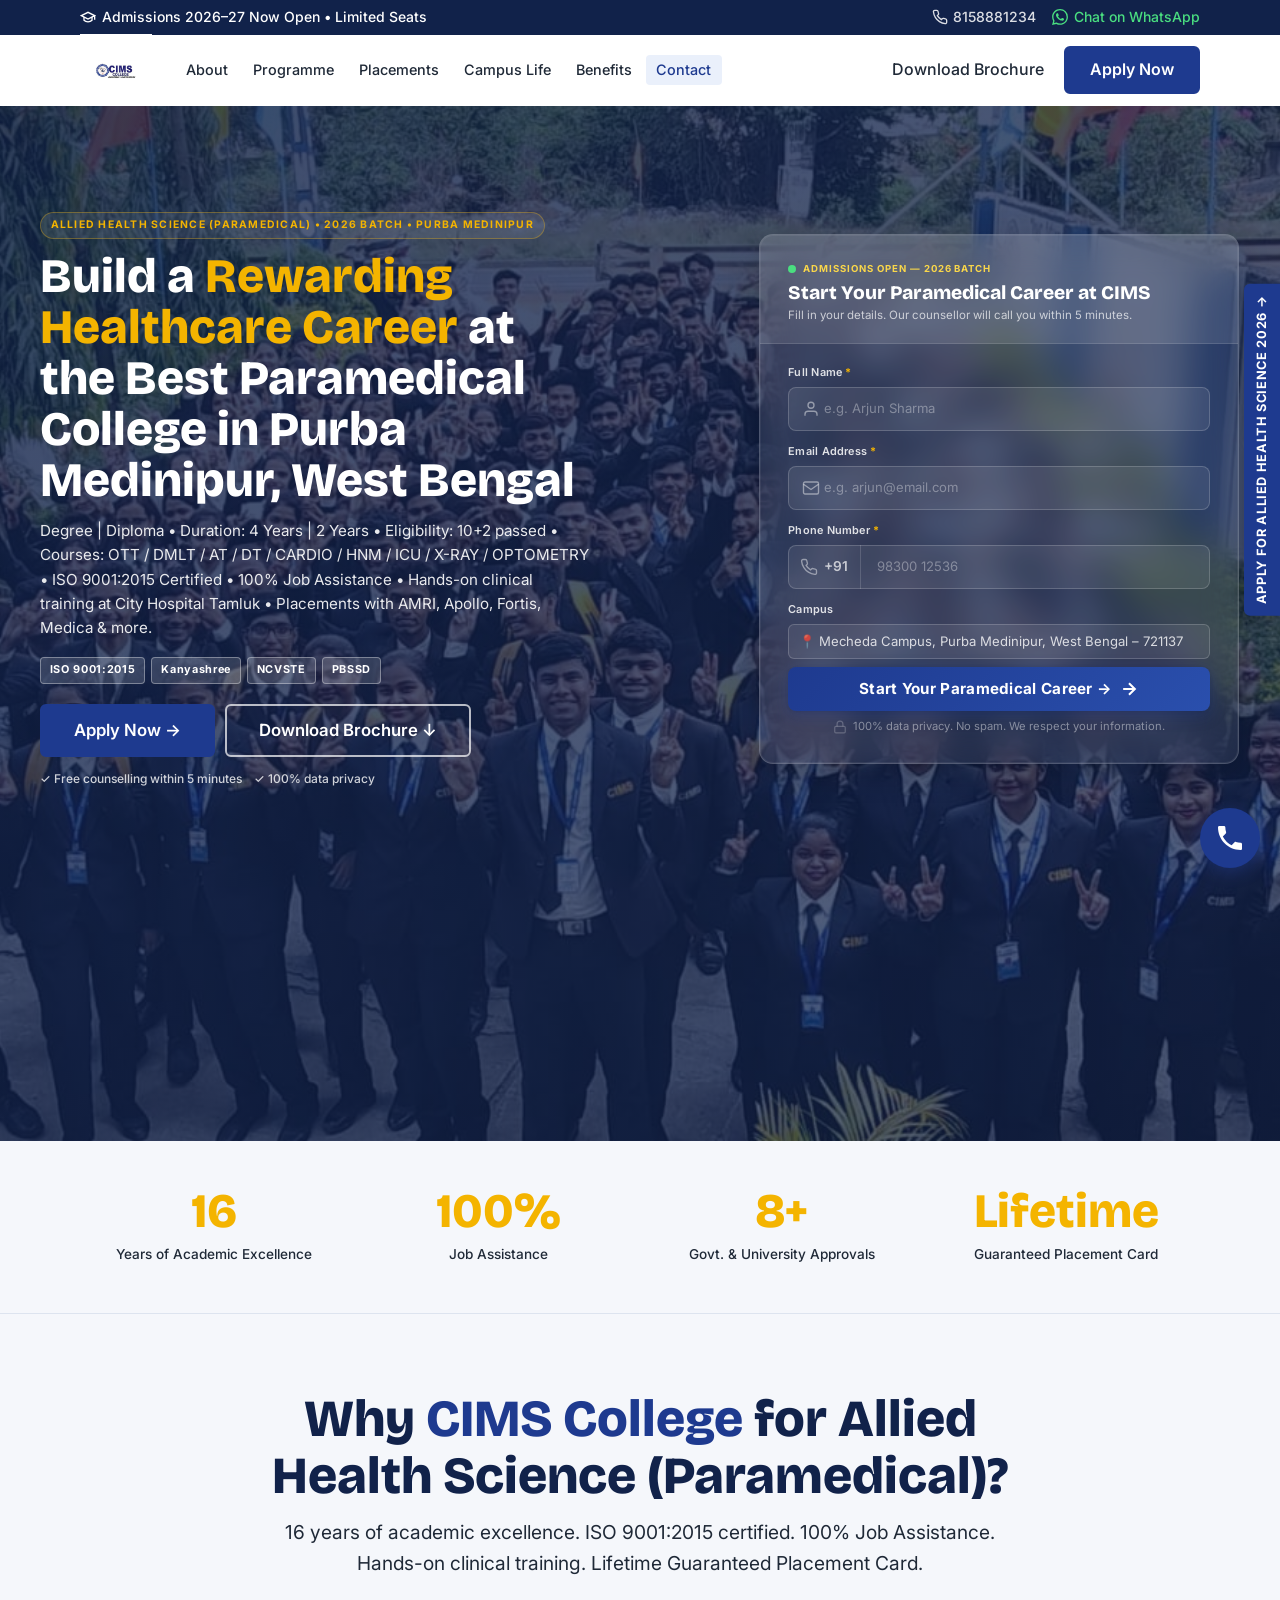
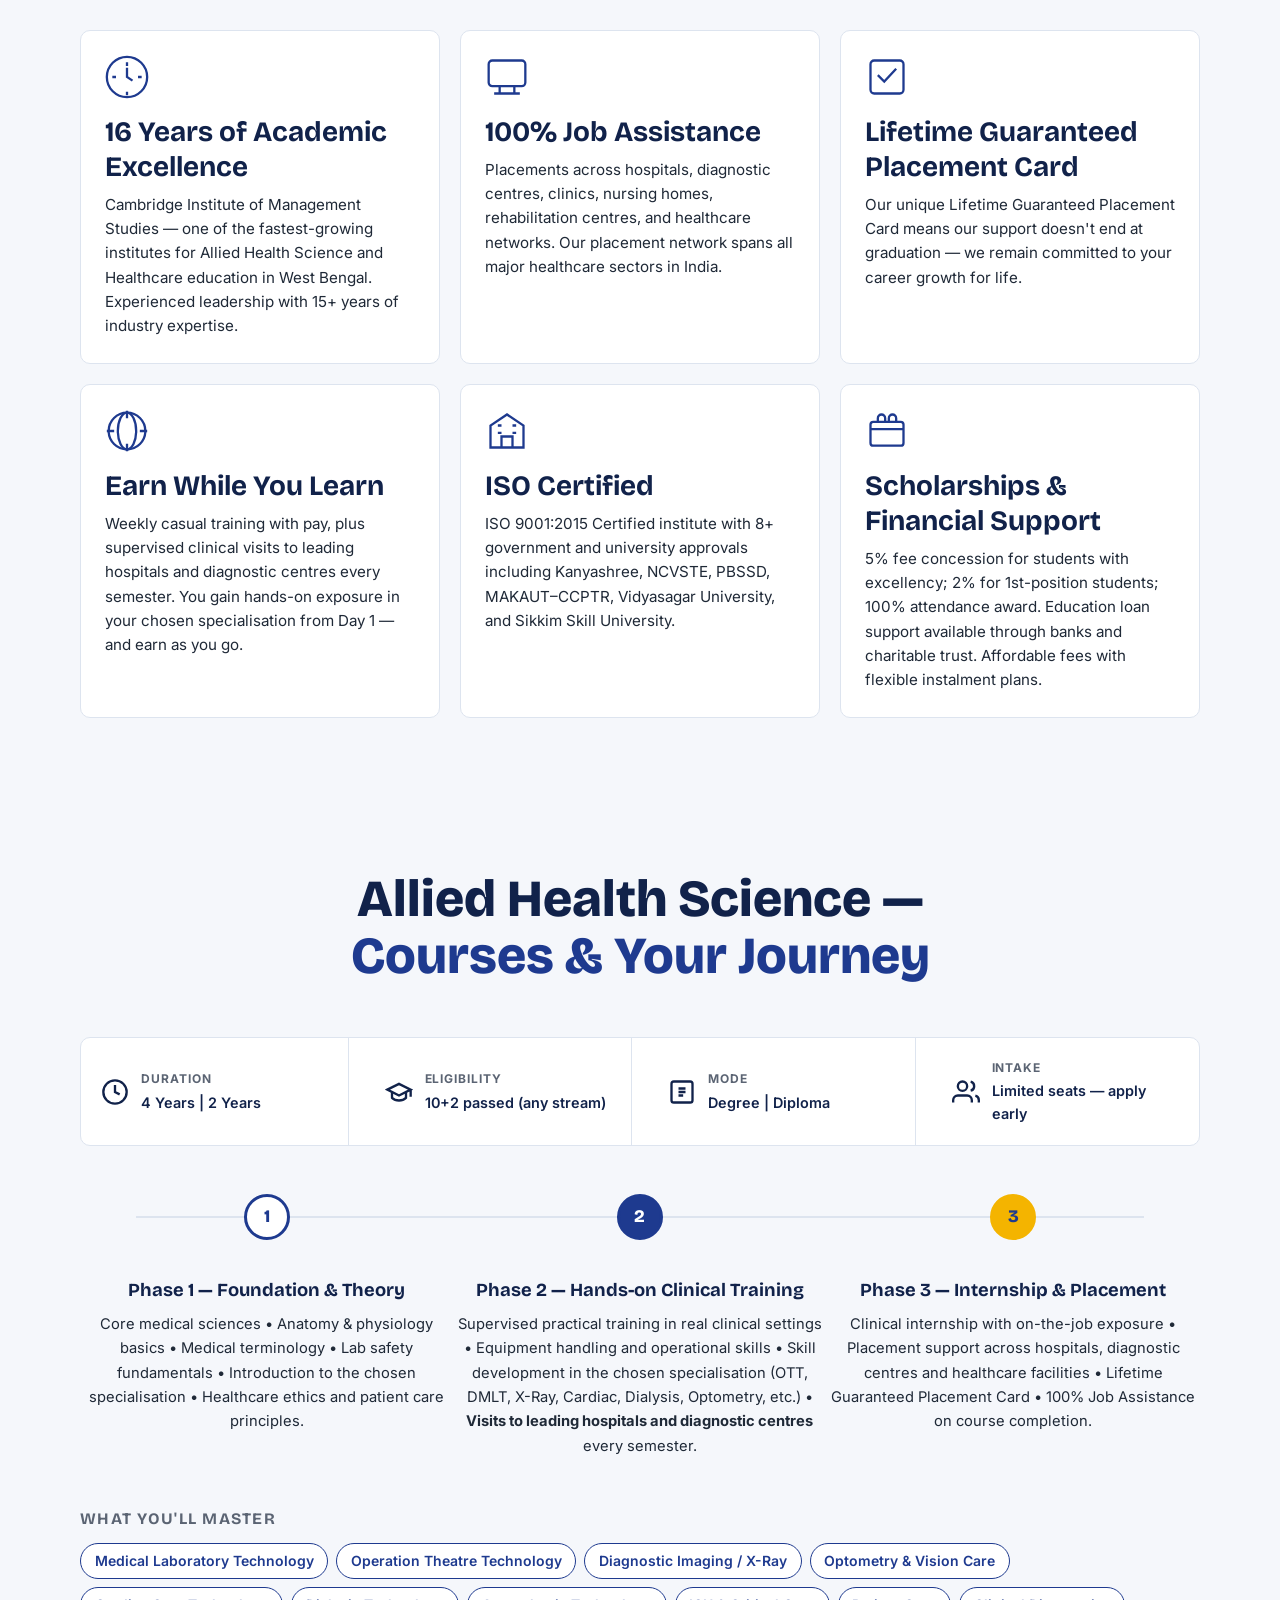
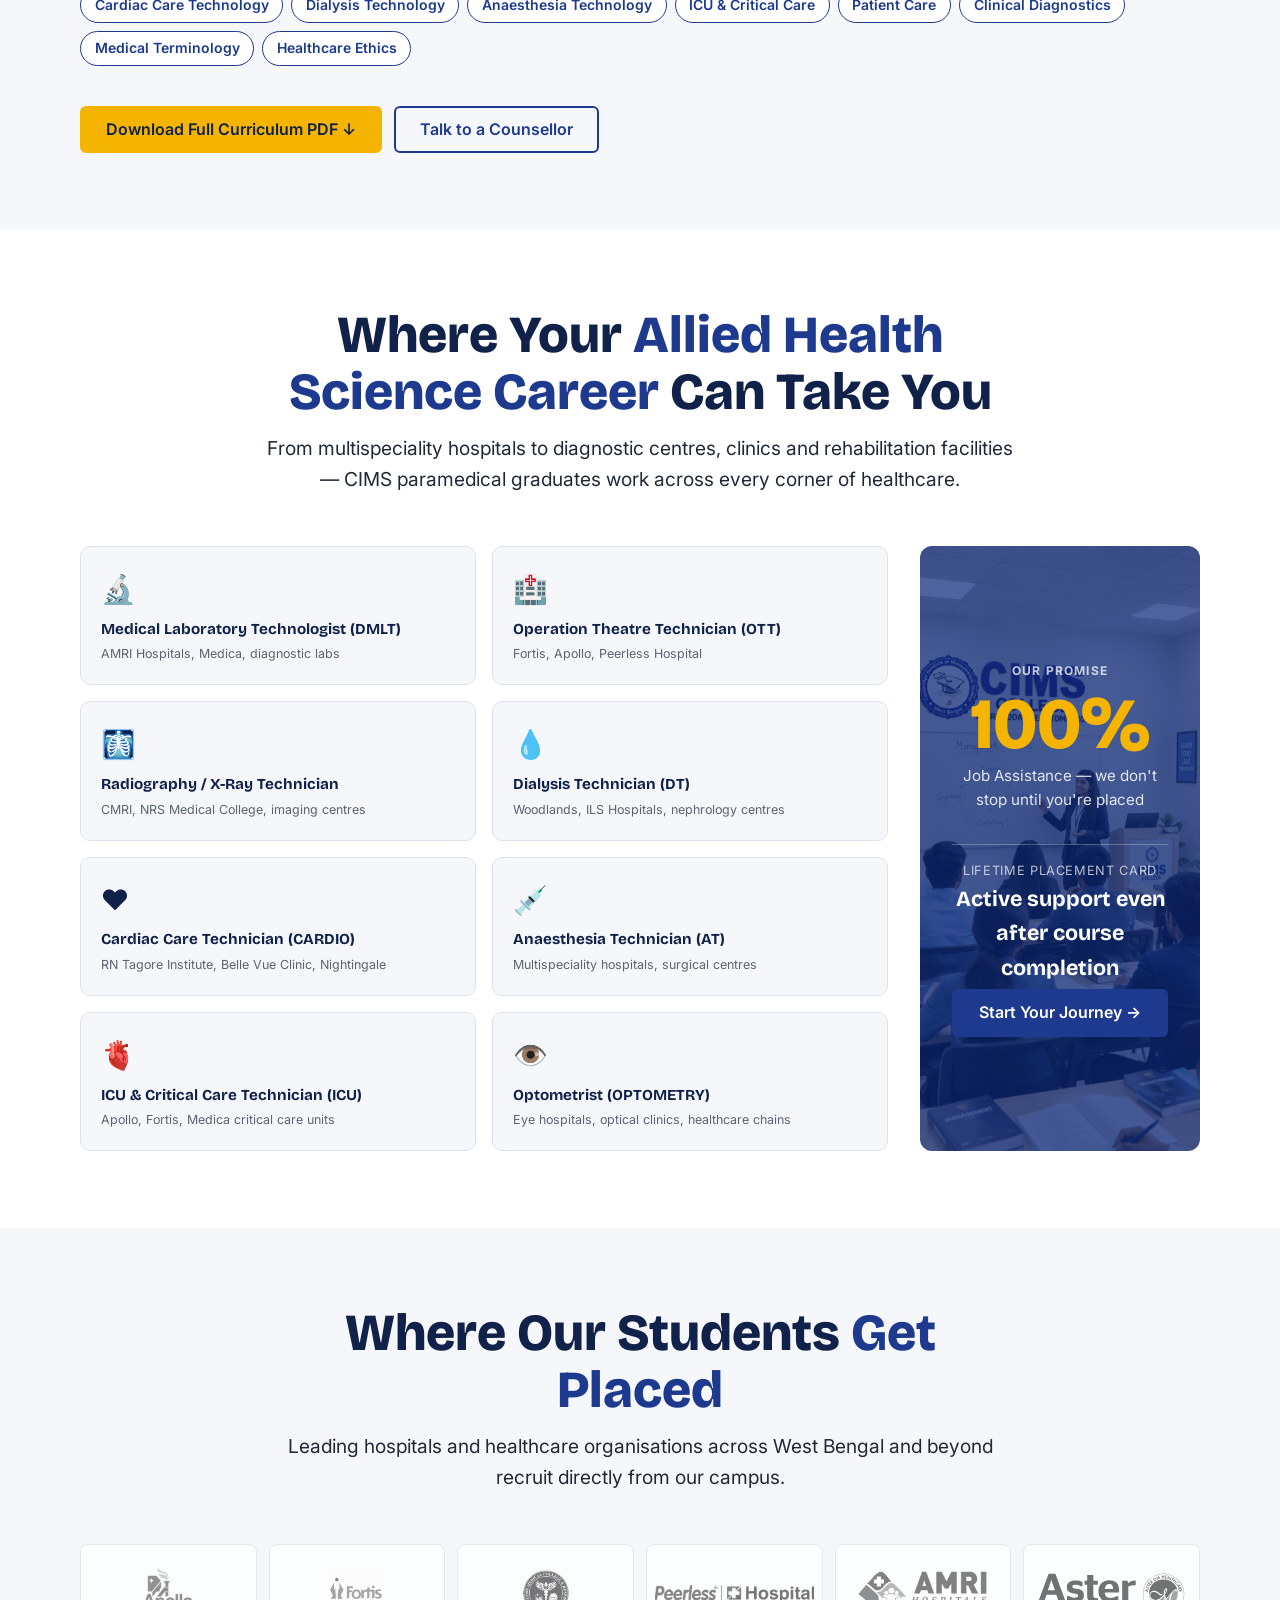
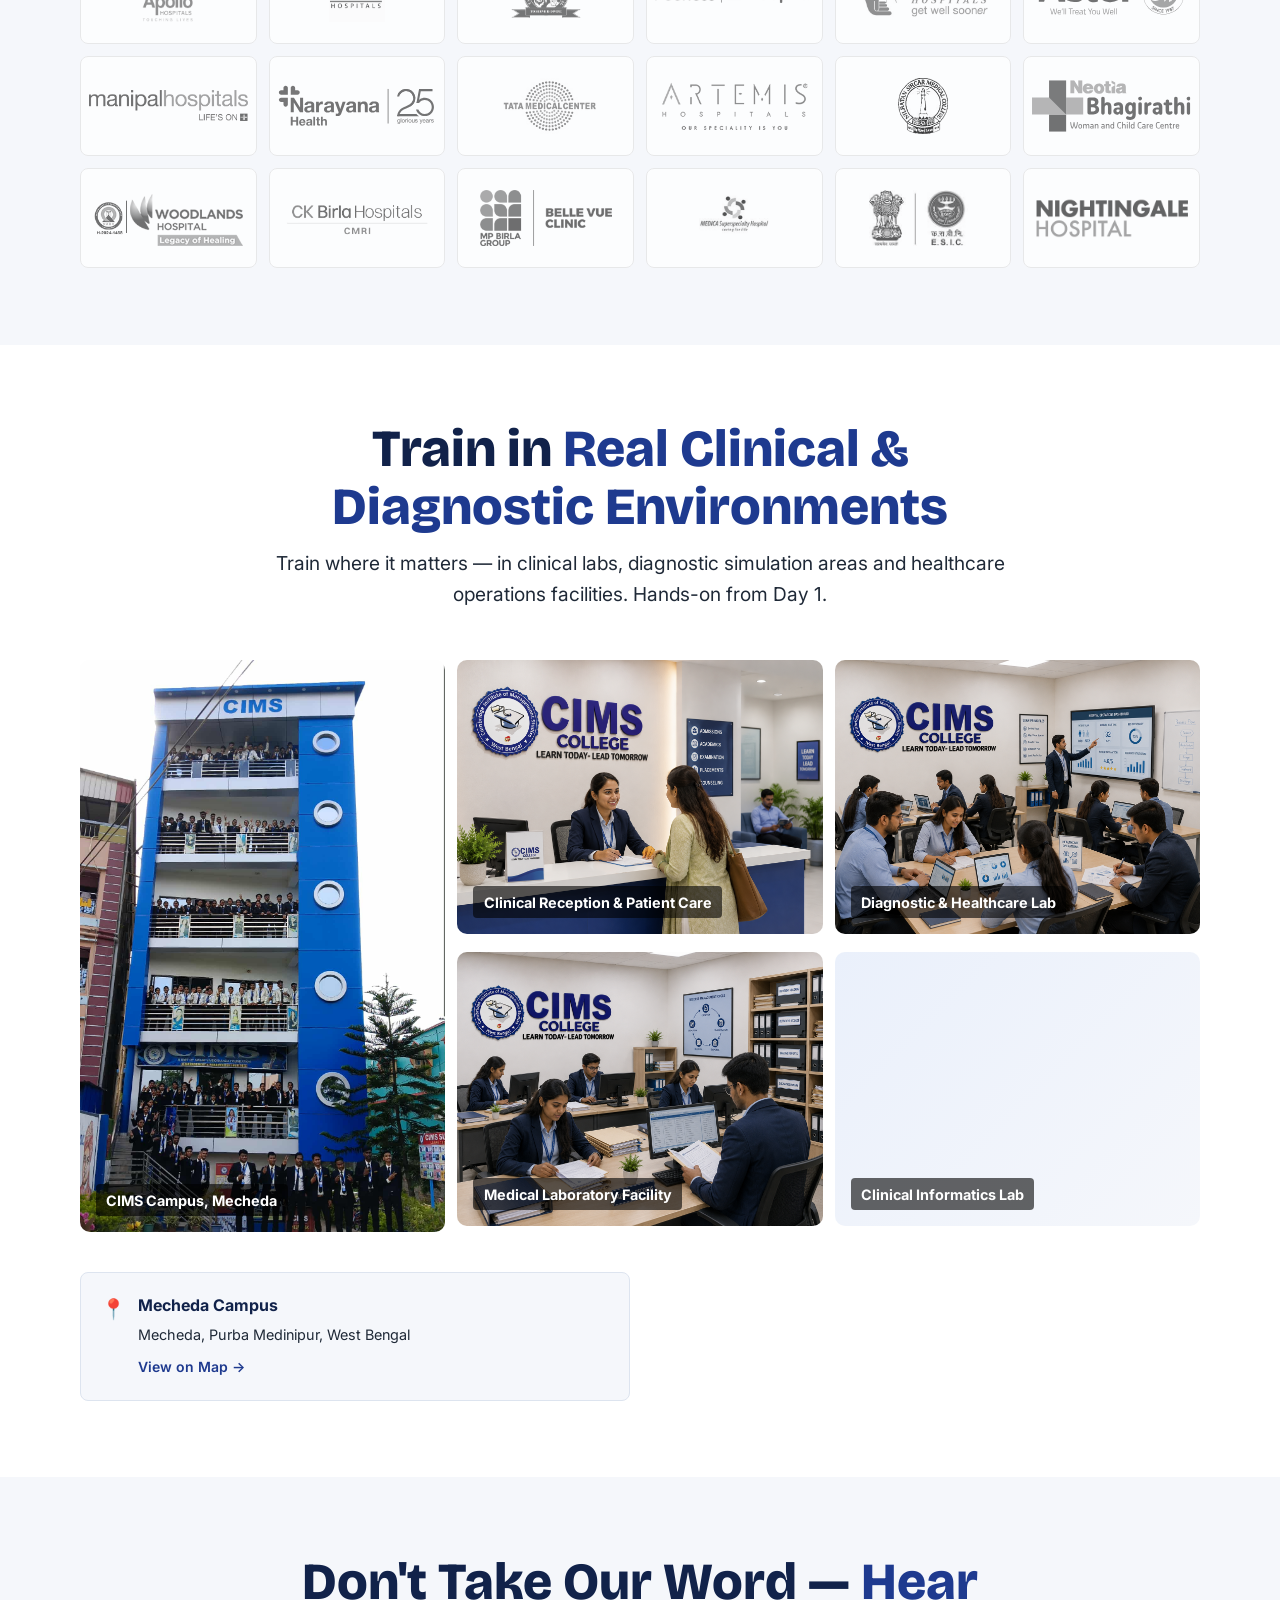
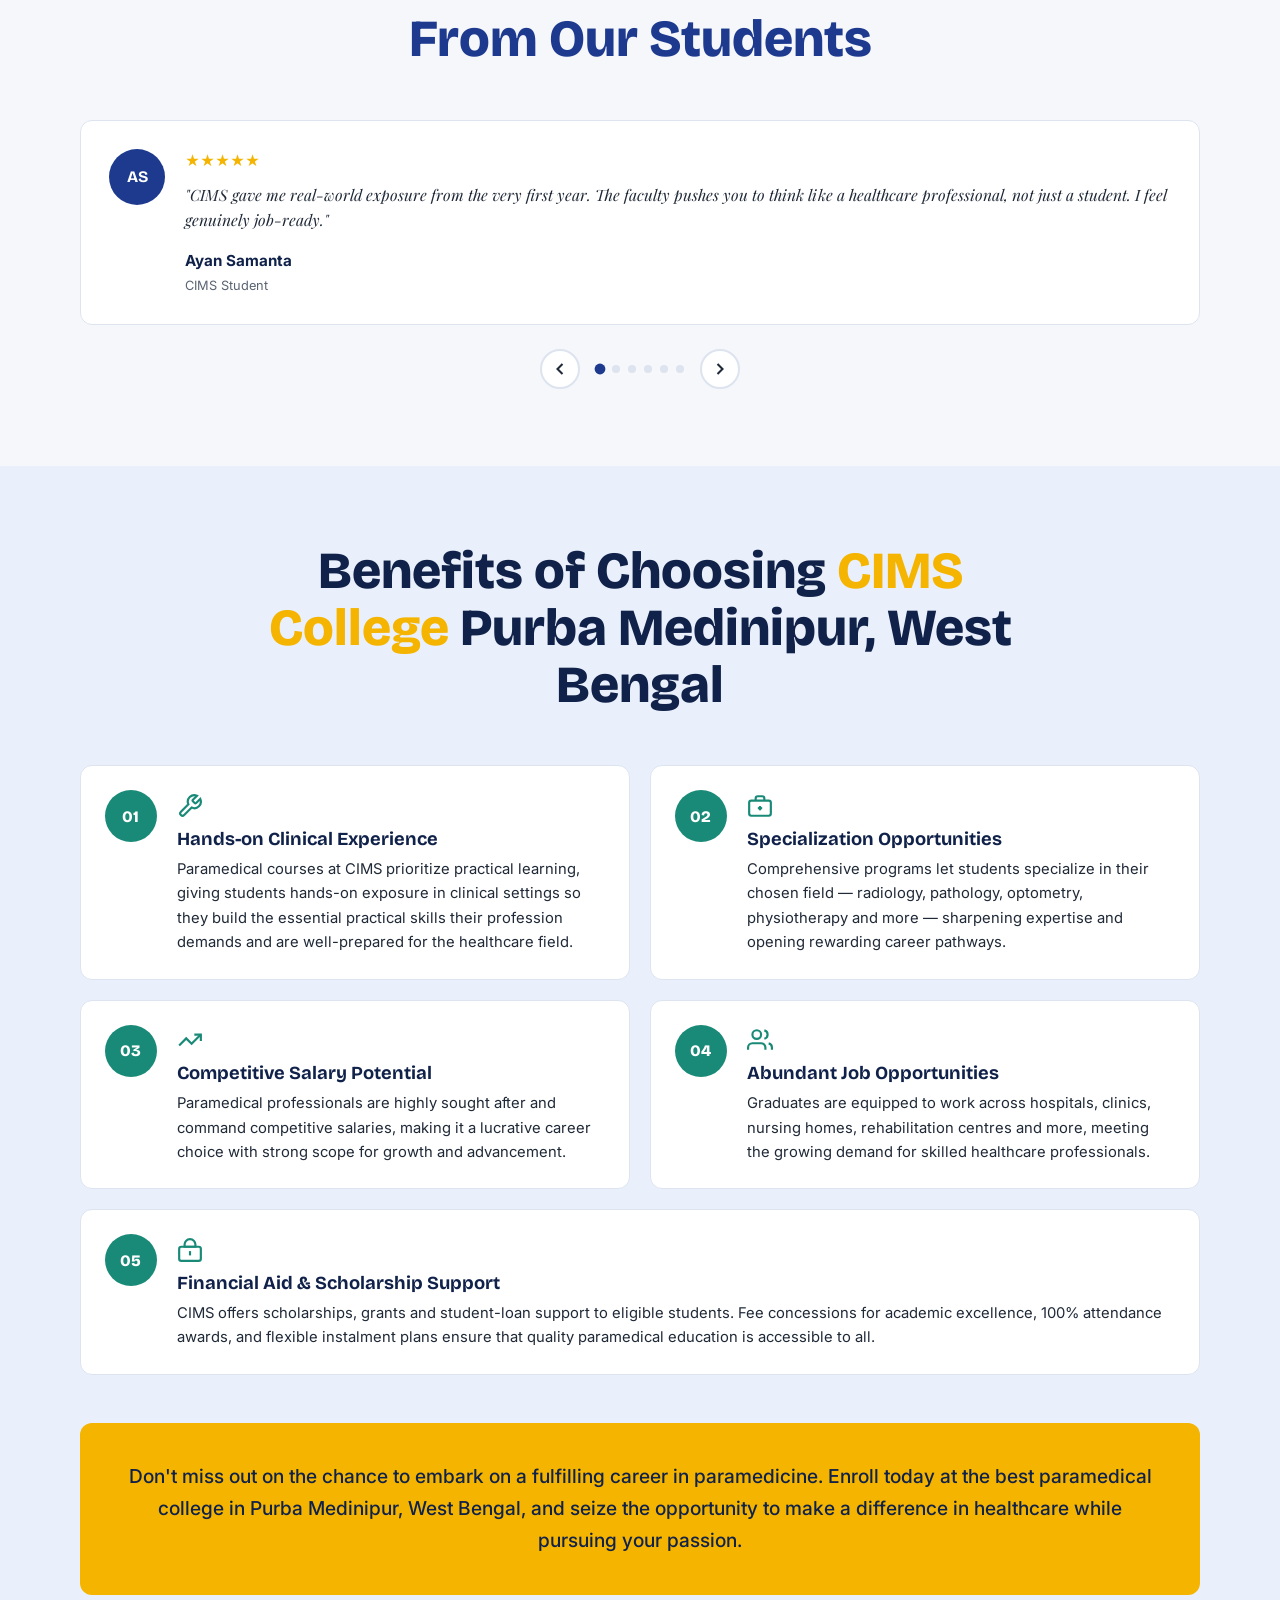
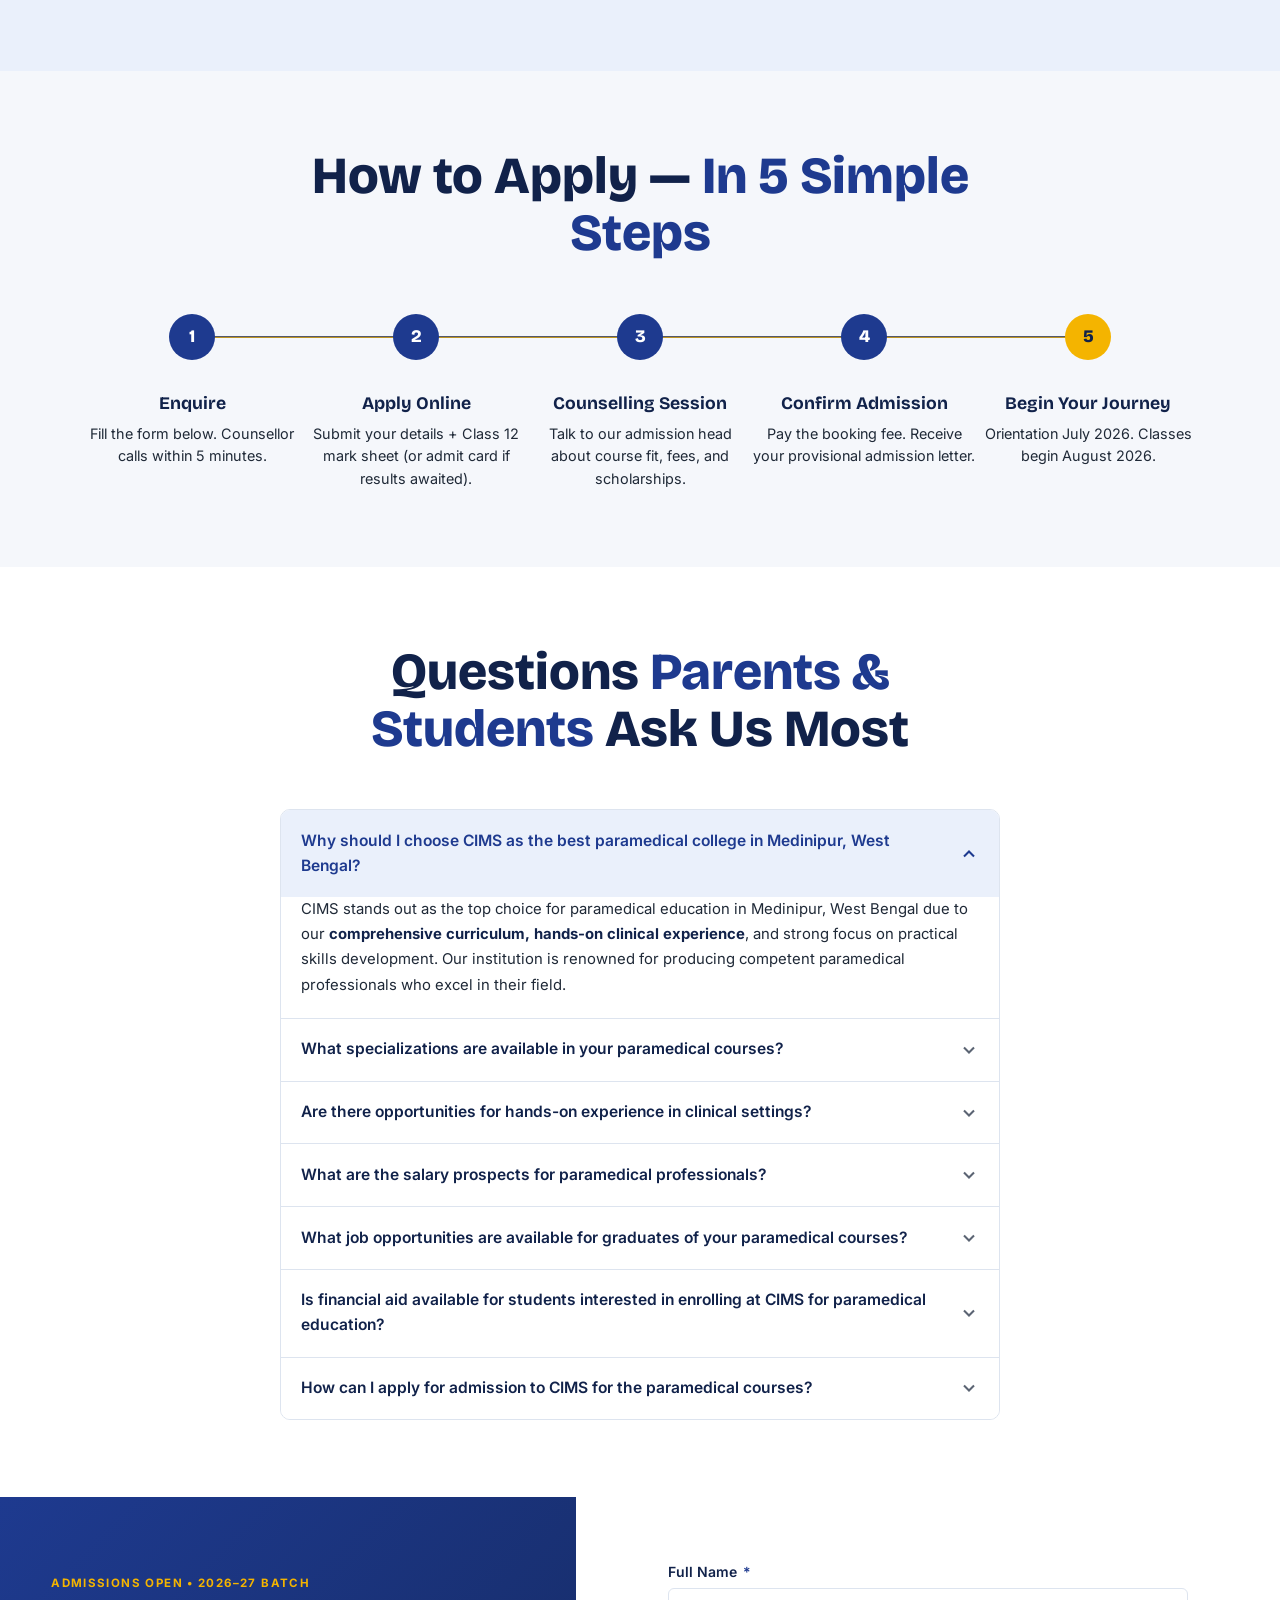
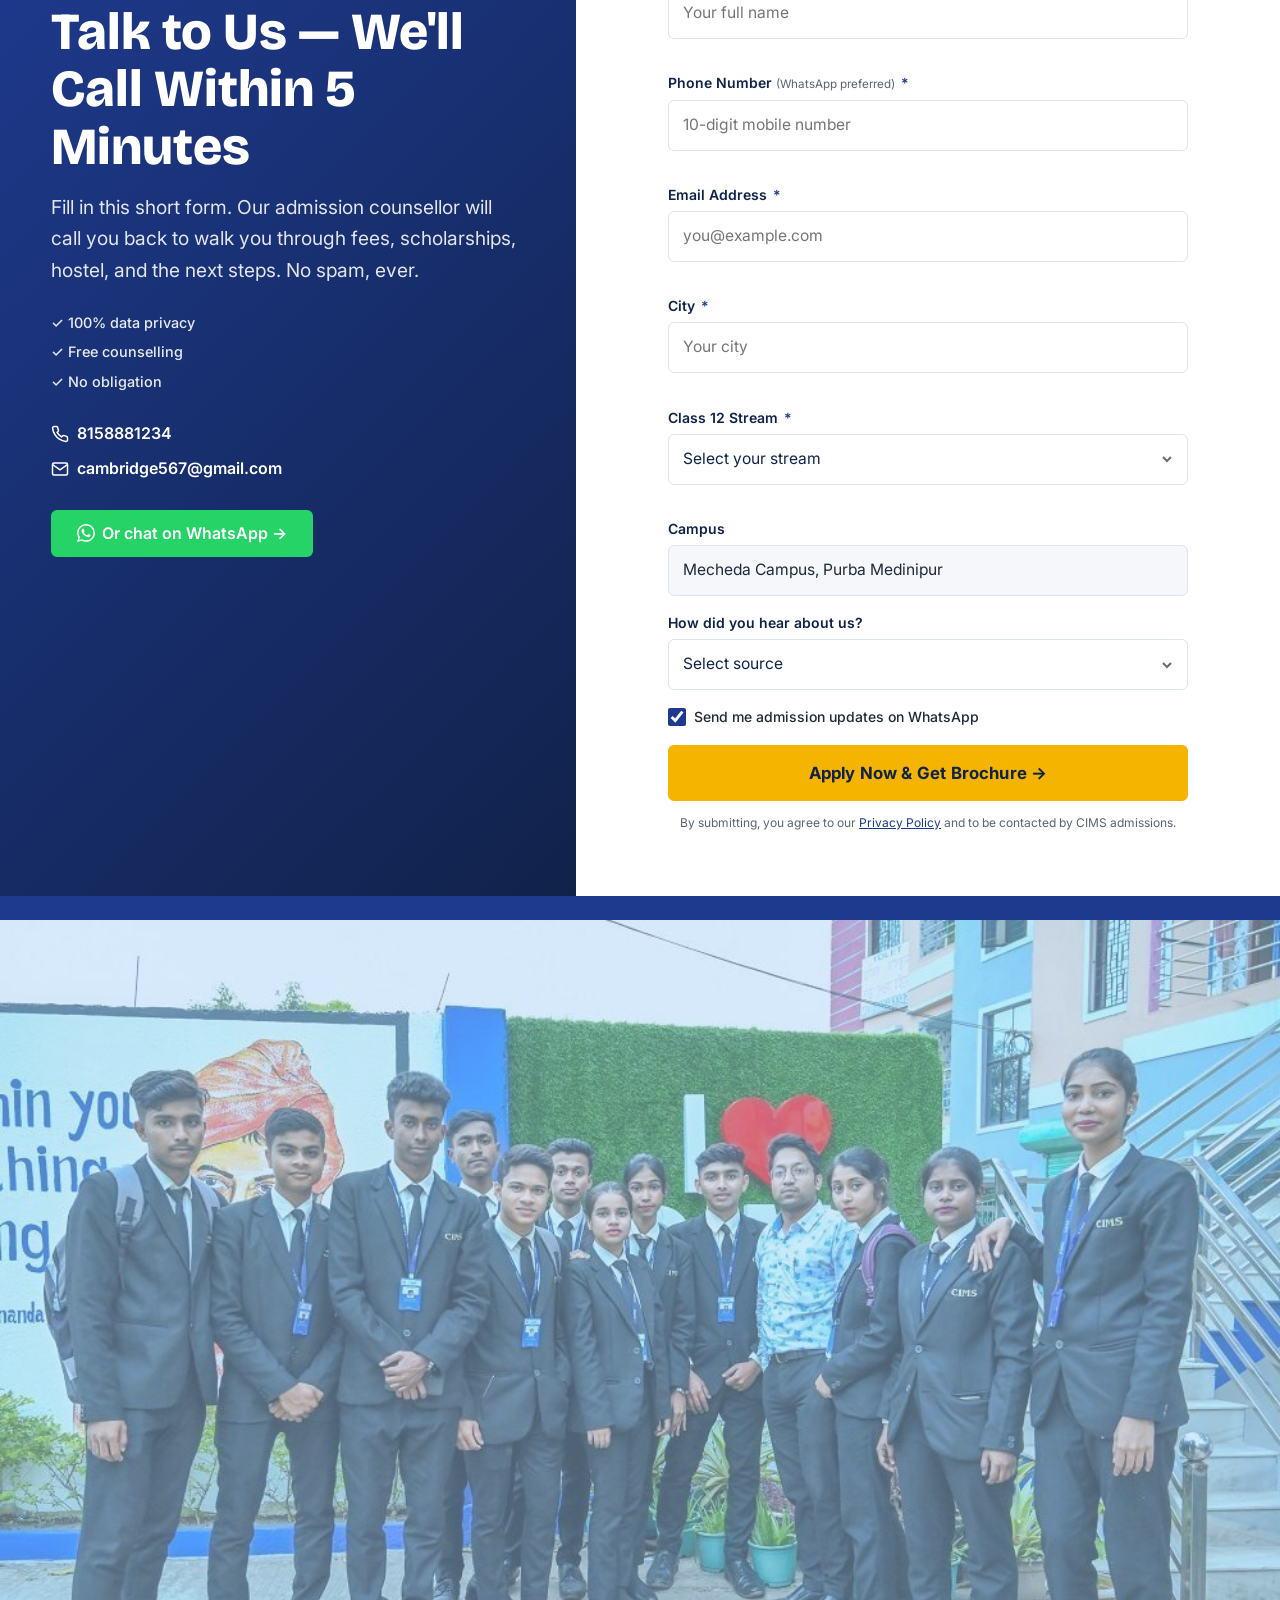
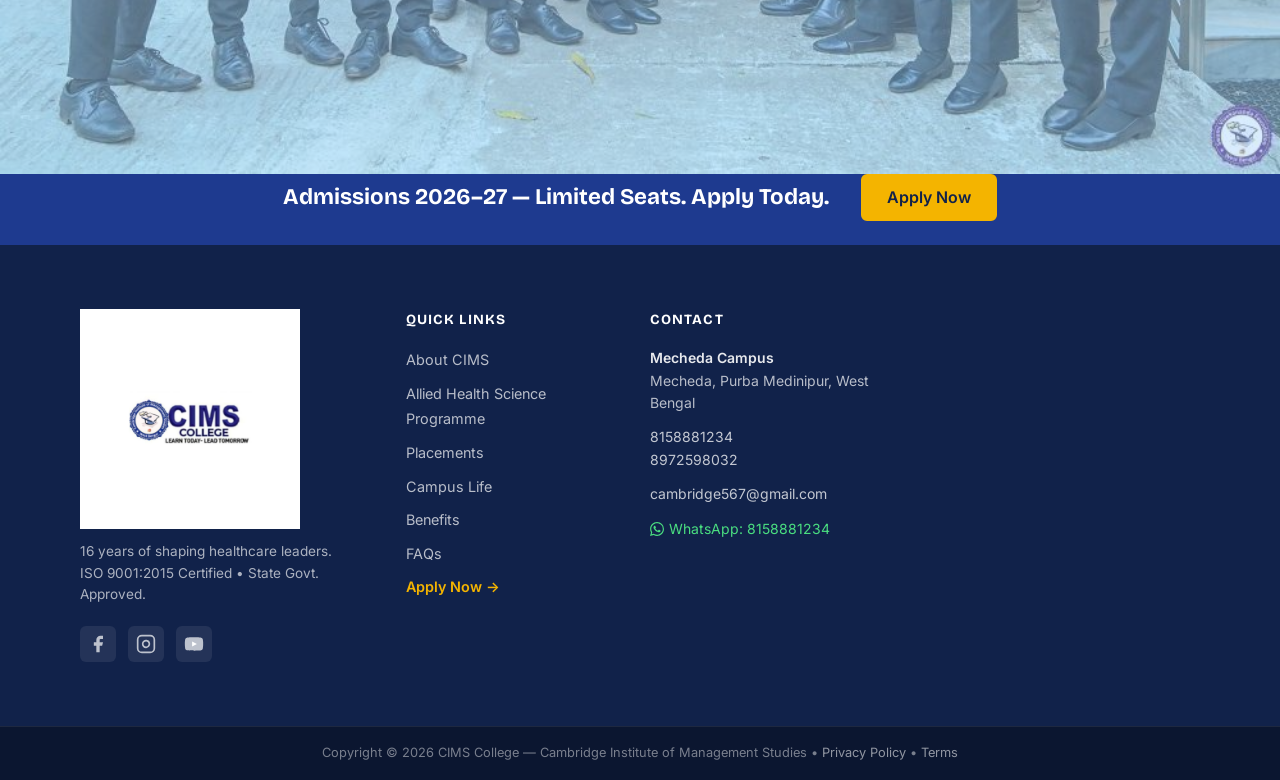
==== index.html @ 29f02aa9 "1st commit" ====
<!DOCTYPE html>
<html lang="en">

<head>
  <!-- Google Tag Manager -->
  <!-- Google tag (gtag.js) -->
  <script async src="https://www.googletagmanager.com/gtag/js?id=AW-11150551508"></script>
  <script>
    window.dataLayer = window.dataLayer || [];
    function gtag() { dataLayer.push(arguments); }
    gtag('js', new Date());

    gtag('config', 'AW-11150551508');
  </script>
  <!-- End Google Tag Manager -->
  <meta charset="UTF-8">
  <meta name="viewport" content="width=device-width, initial-scale=1.0">
  <title>Allied Health Science (Paramedical) — CIMS College, Purba Medinipur | Admissions 2026</title>
  <meta name="description"
    content="Pursue Allied Health Science (Paramedical) courses — OTT, DMLT, X-Ray, Optometry, Dialysis, Cardiac Care &amp; more — at CIMS College, Purba Medinipur, West Bengal. ISO 9001:2015 Certified. 100% Job Assistance. Hands-on clinical training. Admissions 2026 open.">
  <meta name="robots" content="index, follow, max-image-preview:large">
  <link rel="canonical"
    href="https://cimsgroup.org/courses/top-paramedical-college-in-purba-medinipur/">

  <!-- Open Graph -->
  <meta property="og:title" content="Allied Health Science (Paramedical) — CIMS College, Purba Medinipur | Admissions 2026">
  <meta property="og:description"
    content="Train at the best paramedical college in Purba Medinipur, West Bengal. ISO 9001:2015 Certified. Hands-on clinical experience, expert faculty, strong placement support. Degree &amp; Diploma — 4 Years | 2 Years.">
  <meta property="og:image" content="assets/images/CIMS_logo.jpeg">
  <meta property="og:url" content="https://cimsgroup.org/allied-health-science/">
  <meta property="og:type" content="website">
  <meta name="twitter:card" content="summary_large_image">
  <meta name="twitter:title" content="Allied Health Science (Paramedical) — CIMS College, Purba Medinipur | Admissions 2026">
  <meta name="twitter:description" content="Train at the best paramedical college in Purba Medinipur, West Bengal. ISO 9001:2015 Certified. Hands-on clinical experience, expert faculty, strong placement support. Degree &amp; Diploma — 4 Years | 2 Years.">

  <!-- Google Fonts -->
  <link rel="preconnect" href="https://fonts.googleapis.com">
  <link rel="preconnect" href="https://fonts.gstatic.com" crossorigin>
  <link
    href="https://fonts.googleapis.com/css2?family=Playfair+Display:wght@600;700;800&family=Inter:wght@400;500;600;700&family=Bricolage+Grotesque:opsz,wght@12..96,600;12..96,700;12..96,800&display=swap"
    rel="stylesheet">

  <!-- Preload hero image -->
  <link rel="preload" as="image" href="assets/campus/Campus1.jpeg">

  <link rel="stylesheet" href="styles.css">

  <!-- Critical CSS inlined for hero -->
  <style>
    :root {
      /* CIMS Brand Palette */
      --cims-royal: #1E3A8F;
      --cims-navy: #11224A;
      --cims-teal: #1A8A78;
      --cims-gold: #F4B400;
      --cims-orange: #E8762D;
      --cims-bg-soft: #F5F7FB;
      --cims-white: #FFFFFF;
      --cims-text: #1F2937;
      --cims-text-muted: #5B6473;

      /* Mapped theme tokens — used throughout styles.css */
      --sbihm-red: #1E3A8F;
      --sbihm-red-dark: #11224A;
      --sbihm-red-soft: #EAF0FB;
      --sbihm-black: #11224A;
      --sbihm-charcoal: #1F2937;
      --sbihm-gold: #F4B400;
      --sbihm-gold-light: #FAD74A;
      --sbihm-cream: #F5F7FB;
      --sbihm-paper: #FFFFFF;
      --sbihm-line: #DDE4EF;
      --sbihm-mute: #5B6473;
      --sbihm-success: #2E7D32;
      --sbihm-shadow: 0 8px 30px rgba(17, 34, 74, 0.08);
      --sbihm-shadow-lg: 0 20px 60px rgba(17, 34, 74, 0.12);
      --font-display: 'Bricolage Grotesque', 'Playfair Display', Georgia, serif;
      --font-serif: 'Playfair Display', Georgia, serif;
      --font-body: 'Inter', -apple-system, BlinkMacSystemFont, sans-serif;
      --fs-h1: clamp(2.5rem, 5vw + 1rem, 5rem);
      --fs-h2: clamp(2rem, 3vw + 1rem, 3.25rem);
      --fs-h3: clamp(1.4rem, 1.5vw + 0.8rem, 1.75rem);
      --fs-lead: clamp(1.05rem, 0.5vw + 0.95rem, 1.2rem);
      --fs-body: 1rem;
      --fs-small: 0.875rem;
    }

    *,
    *::before,
    *::after {
      box-sizing: border-box;
      margin: 0;
      padding: 0;
    }

    body {
      font-family: var(--font-body);
      color: var(--sbihm-black);
      background: var(--sbihm-paper);
      line-height: 1.6;
    }

    .hero {
      min-height: 115vh;
      background: var(--sbihm-black);
    }
  </style>
</head>

<body>
  <a href="#main-content" class="skip-link">Skip to main content</a>

  <!-- Success Notification Toast -->
  <div class="success-toast" id="hero-form-success" role="alert" aria-live="assertive" hidden>
    <div class="success-toast__icon" aria-hidden="true">
      <svg viewBox="0 0 24 24" fill="none" stroke="currentColor" stroke-width="2.5" width="28" height="28">
        <circle cx="12" cy="12" r="10" />
        <path d="M9 12l2 2 4-4" />
      </svg>
    </div>
    <div class="success-toast__content">
      <h3 class="success-toast__title">Application Received!</h3>
      <p class="success-toast__text">Our counsellor will reach out to you within 5 minutes. Check your WhatsApp for
        updates.</p>
    </div>
    <button class="success-toast__close" id="toast-close-btn" aria-label="Dismiss notification">
      <svg viewBox="0 0 24 24" fill="none" stroke="currentColor" stroke-width="2" width="18" height="18">
        <line x1="18" y1="6" x2="6" y2="18" />
        <line x1="6" y1="6" x2="18" y2="18" />
      </svg>
    </button>
    <div class="success-toast__progress" aria-hidden="true"></div>
  </div>

  <!-- ===== SECTION 1: Top Utility Bar ===== -->
  <div class="utility-bar" role="banner" aria-label="Admissions announcement">
    <div class="utility-bar__inner">
      <span class="utility-bar__announce">
        <svg class="icon icon--sm" aria-hidden="true" viewBox="0 0 24 24" fill="none" stroke="currentColor"
          stroke-width="2">
          <path d="M22 10v6M2 10l10-5 10 5-10 5z" />
          <path d="M6 12v5c3 3 9 3 12 0v-5" />
        </svg>
        Admissions 2026–27 Now Open &bull; Limited Seats
      </span>
      <div class="utility-bar__contact">
        <a href="tel:+918158881234" class="utility-bar__link" aria-label="Call CIMS admissions"
          data-track="phone_click">
          <svg class="icon icon--sm" aria-hidden="true" viewBox="0 0 24 24" fill="none" stroke="currentColor"
            stroke-width="2">
            <path
              d="M22 16.92v3a2 2 0 01-2.18 2 19.79 19.79 0 01-8.63-3.07 19.5 19.5 0 01-6-6 19.79 19.79 0 01-3.07-8.67A2 2 0 014.11 2h3a2 2 0 012 1.72c.127.96.361 1.903.7 2.81a2 2 0 01-.45 2.11L8.09 9.91a16 16 0 006 6l1.27-1.27a2 2 0 012.11-.45c.907.339 1.85.573 2.81.7A2 2 0 0122 16.92z" />
          </svg>
          8158881234
        </a>
        <!-- TODO: confirm official WhatsApp number with client -->
        <a href="https://wa.me/8158881234" class="utility-bar__link utility-bar__whatsapp" target="_blank"
          rel="noopener noreferrer" aria-label="Chat on WhatsApp" data-track="whatsapp_click">
          <svg class="icon icon--sm" aria-hidden="true" viewBox="0 0 24 24" fill="currentColor">
            <path
              d="M17.472 14.382c-.297-.149-1.758-.867-2.03-.967-.273-.099-.471-.148-.67.15-.197.297-.767.966-.94 1.164-.173.199-.347.223-.644.075-.297-.15-1.255-.463-2.39-1.475-.883-.788-1.48-1.761-1.653-2.059-.173-.297-.018-.458.13-.606.134-.133.298-.347.446-.52.149-.174.198-.298.298-.497.099-.198.05-.371-.025-.52-.075-.149-.669-1.612-.916-2.207-.242-.579-.487-.5-.669-.51-.173-.008-.371-.01-.57-.01-.198 0-.52.074-.792.372-.272.297-1.04 1.016-1.04 2.479 0 1.462 1.065 2.875 1.213 3.074.149.198 2.096 3.2 5.077 4.487.709.306 1.262.489 1.694.625.712.227 1.36.195 1.871.118.571-.085 1.758-.719 2.006-1.413.248-.694.248-1.289.173-1.413-.074-.124-.272-.198-.57-.347m-5.421 7.403h-.004a9.87 9.87 0 01-5.031-1.378l-.361-.214-3.741.982.998-3.648-.235-.374a9.86 9.86 0 01-1.51-5.26c.001-5.45 4.436-9.884 9.888-9.884 2.64 0 5.122 1.03 6.988 2.898a9.825 9.825 0 012.893 6.994c-.003 5.45-4.437 9.884-9.885 9.884m8.413-18.297A11.815 11.815 0 0012.05 0C5.495 0 .16 5.335.157 11.892c0 2.096.547 4.142 1.588 5.945L.057 24l6.305-1.654a11.882 11.882 0 005.683 1.448h.005c6.554 0 11.89-5.335 11.893-11.893a11.821 11.821 0 00-3.48-8.413z" />
          </svg>
          Chat on WhatsApp
        </a>
      </div>
    </div>
  </div>

  <!-- ===== SECTION 2: Sticky Main Header ===== -->
  <header class="site-header" id="site-header" role="banner">
    <div class="site-header__inner">
      <a href="#" class="site-header__logo" aria-label="CIMS College Home">
        <img src="assets/images/CIMS_logo.jpeg"
          alt="CIMS College — Cambridge Institute of Management Studies, West Bengal" width="200" height="52"
          loading="eager">
      </a>
      <nav class="site-nav" id="site-nav" aria-label="Main navigation">
        <ul class="site-nav__list" role="list">
          <li><a href="#about" class="site-nav__link">About</a></li>
          <li><a href="#programme" class="site-nav__link">Programme</a></li>
          <li><a href="#placements" class="site-nav__link">Placements</a></li>
          <li><a href="#campus" class="site-nav__link">Campus Life</a></li>
          <li><a href="#fees" class="site-nav__link">Benefits</a></li>
          <li><a href="#apply" class="site-nav__link">Contact</a></li>
        </ul>
      </nav>
      <div class="site-header__actions">
        <a href="assets/campus/Prospectus%20CIMS%202026.pdf" download="CIMS-Allied-Health-Science-Prospectus-2026.pdf"
          class="btn btn--text">Download Brochure</a>
        <a href="#apply" class="btn btn--primary" data-track="apply_cta_click" data-cta-location="header">Apply Now</a>
      </div>
      <button class="hamburger" id="hamburger" aria-expanded="false" aria-controls="mobile-drawer"
        aria-label="Open navigation menu">
        <span class="hamburger__bar"></span>
        <span class="hamburger__bar"></span>
        <span class="hamburger__bar"></span>
      </button>
    </div>
  </header>

  <!-- Mobile Nav Drawer -->
  <div class="mobile-drawer" id="mobile-drawer" aria-hidden="true" role="dialog" aria-label="Navigation menu">
    <div class="mobile-drawer__backdrop" id="drawer-backdrop"></div>
    <div class="mobile-drawer__panel">
      <button class="mobile-drawer__close" id="drawer-close" aria-label="Close navigation menu">
        <svg viewBox="0 0 24 24" fill="none" stroke="currentColor" stroke-width="2" width="24" height="24"
          aria-hidden="true">
          <line x1="18" y1="6" x2="6" y2="18" />
          <line x1="6" y1="6" x2="18" y2="18" />
        </svg>
      </button>
      <nav aria-label="Mobile navigation">
        <ul class="mobile-drawer__list" role="list">
          <li><a href="#about" class="mobile-drawer__link">About</a></li>
          <li><a href="#programme" class="mobile-drawer__link">Programme</a></li>
          <li><a href="#placements" class="mobile-drawer__link">Placements</a></li>
          <li><a href="#campus" class="mobile-drawer__link">Campus Life</a></li>
          <li><a href="#fees" class="mobile-drawer__link">Benefits</a></li>
          <li><a href="#apply" class="mobile-drawer__link">Contact</a></li>
        </ul>
      </nav>
      <div class="mobile-drawer__ctas">
        <a href="assets/campus/Prospectus%20CIMS%202026.pdf" download="CIMS-Allied-Health-Science-Prospectus-2026.pdf"
          class="btn btn--gold btn--full">Download Brochure</a>
        <a href="#apply" class="btn btn--primary btn--full" data-track="apply_cta_click"
          data-cta-location="mobile-drawer">Apply Now — 2026 Batch</a>
      </div>
    </div>
  </div>

  <!-- ===== SECTION 3: Floating Side CTA (desktop) ===== -->
  <a href="#apply" class="side-cta" aria-label="Apply for Allied Health Science 2026 at CIMS" data-track="apply_cta_click"
    data-cta-location="side-pill">
    <span>Apply for Allied Health Science 2026 →</span>
  </a>

  <!-- Mobile bottom CTA bar -->
  <div class="mobile-bottom-cta" role="complementary" aria-label="Apply now">
    <a href="#apply" class="mobile-bottom-cta__link" data-track="apply_cta_click" data-cta-location="mobile-bottom-bar">
      Apply Now — 2026 Batch
    </a>
  </div>

  <!-- ===== SECTION 4: Call Now Floating Button ===== -->
  <a href="tel:8158881234" class="call-fab" aria-label="Call us now at 8158881234" data-track="phone_click">
    <svg class="call-fab__icon" viewBox="0 0 24 24" fill="white" aria-hidden="true">
      <path
        d="M6.62 10.79a15.053 15.053 0 006.59 6.59l2.2-2.2c.27-.27.67-.36 1.02-.24 1.12.37 2.33.57 3.57.57.55 0 1 .45 1 1V20c0 .55-.45 1-1 1C10.61 21 3 13.39 3 4c0-.55.45-1 1-1h3.5c.55 0 1 .45 1 1 0 1.25.2 2.45.57 3.57.11.35.03.74-.24 1.02l-2.21 2.2z" />
    </svg>
    <span class="call-fab__tooltip">Call Now</span>
  </a>

  <!-- ===== MAIN CONTENT ===== -->
  <main id="main-content">

    <!-- ===== SECTION 5: HERO ===== -->
    <section class="hero" aria-labelledby="hero-headline">
      <div class="hero__inner">
        <div class="hero__content">
          <p class="hero__pre-headline">
            <span>Allied Health Science (Paramedical) &bull; 2026 Batch &bull; Purba Medinipur</span>
          </p>
          <h1 class="hero__headline" id="hero-headline">
            Build a <span class="text-gold">Rewarding Healthcare Career</span> at the Best Paramedical College
            in Purba Medinipur, West Bengal
          </h1>
          <p class="hero__sub">
            Degree | Diploma &bull; Duration: 4 Years | 2 Years &bull; Eligibility: 10+2 passed &bull;
            Courses: OTT / DMLT / AT / DT / CARDIO / HNM / ICU / X-RAY / OPTOMETRY &bull;
            ISO 9001:2015 Certified &bull; 100% Job Assistance &bull; Hands-on clinical training at
            City Hospital Tamluk &bull; Placements with AMRI, Apollo, Fortis, Medica &amp; more.
          </p>
          <div class="hero__badges" aria-label="Recognitions and accreditations">
            <span class="hero__badge">ISO 9001:2015</span>
            <span class="hero__badge">Kanyashree</span>
            <span class="hero__badge">NCVSTE</span>
            <span class="hero__badge">PBSSD</span>
          </div>
          <div class="hero__ctas">
            <a href="#apply" class="btn btn--primary btn--large" data-track="apply_cta_click"
              data-cta-location="hero-primary">
              Apply Now →
            </a>
            <a href="assets/campus/Prospectus%20CIMS%202026.pdf" download="CIMS-Allied-Health-Science-Prospectus-2026.pdf"
              class="btn btn--outline-white btn--large">
              Download Brochure ↓
            </a>
          </div>
          <p class="hero__trust-micro">
            <span>&#10003; Free counselling within 5 minutes</span>
            <span>&#10003; 100% data privacy</span>
          </p>
        </div>
        <div class="hero__visual">
          <!-- TODO: replace with CIMS student photo in paramedical / clinical uniform -->
          <div class="hero__image-wrap">
            <div class="hero-form" id="hero-form-container">
              <div class="hero-form__header">
                <div class="hero-form__badge-strip">
                  <span class="hero-form__live-dot"></span>
                  <span>Admissions Open — 2026 Batch</span>
                </div>
                <h2 class="hero-form__title">Start Your Paramedical Career at CIMS</h2>
                <p class="hero-form__subtitle">Fill in your details. Our counsellor will call you within 5 minutes.</p>
              </div>

              <form class="hero-form__body" id="hero-enquiry-form" method="POST" action="#" data-cims-lead novalidate>
                <input type="hidden" name="landing_course" value="Allied Health Science (Paramedical)">
                <input type="hidden" name="campus" value="Mecheda Campus, Purba Medinipur">
                <input type="hidden" name="form_location" value="Hero Form">
                <!-- Full Name -->
                <div class="hero-form__group" id="field-fullname">
                  <label for="hf-fullname" class="hero-form__label">Full Name <span
                      class="hero-form__req">*</span></label>
                  <div class="hero-form__input-wrap">
                    <svg class="hero-form__field-icon" viewBox="0 0 24 24" fill="none" stroke="currentColor"
                      stroke-width="1.8" width="18" height="18" aria-hidden="true">
                      <path d="M20 21v-2a4 4 0 00-4-4H8a4 4 0 00-4 4v2" />
                      <circle cx="12" cy="7" r="4" />
                    </svg>
                    <input type="text" id="hf-fullname" name="name" class="hero-form__input"
                      placeholder="e.g. Arjun Sharma" required autocomplete="name">
                  </div>
                  <span class="hero-form__error" id="err-fullname" role="alert" aria-live="polite"></span>
                </div>

                <!-- Email -->
                <div class="hero-form__group" id="field-email">
                  <label for="hf-email" class="hero-form__label">Email Address <span
                      class="hero-form__req">*</span></label>
                  <div class="hero-form__input-wrap">
                    <svg class="hero-form__field-icon" viewBox="0 0 24 24" fill="none" stroke="currentColor"
                      stroke-width="1.8" width="18" height="18" aria-hidden="true">
                      <rect x="2" y="4" width="20" height="16" rx="2" />
                      <path d="M22 7l-10 7L2 7" />
                    </svg>
                    <input type="email" id="hf-email" name="email" class="hero-form__input"
                      placeholder="e.g. arjun@email.com" required autocomplete="email">
                  </div>
                  <span class="hero-form__error" id="err-email" role="alert" aria-live="polite"></span>
                </div>

                <!-- Phone Number -->
                <div class="hero-form__group" id="field-phone">
                  <label for="hf-phone" class="hero-form__label">Phone Number <span
                      class="hero-form__req">*</span></label>
                  <div class="hero-form__input-wrap hero-form__input-wrap--phone">
                    <span class="hero-form__phone-prefix">
                      <svg class="hero-form__field-icon" viewBox="0 0 24 24" fill="none" stroke="currentColor"
                        stroke-width="1.8" width="18" height="18" aria-hidden="true">
                        <path
                          d="M22 16.92v3a2 2 0 01-2.18 2 19.79 19.79 0 01-8.63-3.07 19.5 19.5 0 01-6-6A19.79 19.79 0 012.12 4.11 2 2 0 014.11 2h3a2 2 0 012 1.72c.127.96.361 1.903.7 2.81a2 2 0 01-.45 2.11L8.09 9.91a16 16 0 006 6l1.27-1.27a2 2 0 012.11-.45c.907.339 1.85.573 2.81.7A2 2 0 0122 16.92z" />
                      </svg>
                      +91
                    </span>
                    <input type="tel" id="hf-phone" name="phone" class="hero-form__input hero-form__input--phone"
                      placeholder="98300 12536" required autocomplete="tel-national" pattern="[0-9]{10}" maxlength="10"
                      inputmode="numeric">
                  </div>
                  <span class="hero-form__error" id="err-phone" role="alert" aria-live="polite"></span>
                </div>

                <!-- Campus — single campus, shown as read-only -->
                <div class="hero-form__group">
                  <p class="hero-form__label">Campus</p>
                  <p
                    style="font-size:0.82rem;color:rgba(255,255,255,0.8);padding:0.4rem 0.6rem;background:rgba(255,255,255,0.08);border-radius:6px;border:1.5px solid rgba(255,255,255,0.18);">
                    📍 Mecheda Campus, Purba Medinipur, West Bengal – 721137
                  </p>
                </div>

                <!-- Submit Button -->
                <button type="submit" class="hero-form__submit" id="hf-submit-btn">
                  <span class="hero-form__submit-text">Start Your Paramedical Career →</span>
                  <svg class="hero-form__submit-arrow" viewBox="0 0 24 24" fill="none" stroke="currentColor"
                    stroke-width="2.5" width="20" height="20" aria-hidden="true">
                    <line x1="5" y1="12" x2="19" y2="12" />
                    <polyline points="12 5 19 12 12 19" />
                  </svg>
                  <span class="hero-form__submit-loader" aria-hidden="true"></span>
                </button>

                <p class="hero-form__privacy">
                  <svg viewBox="0 0 24 24" fill="none" stroke="currentColor" stroke-width="2" width="14" height="14"
                    aria-hidden="true">
                    <rect x="3" y="11" width="18" height="11" rx="2" ry="2" />
                    <path d="M7 11V7a5 5 0 0110 0v4" />
                  </svg>
                  100% data privacy. No spam. We respect your information.
                </p>
              </form>

            </div>
          </div>
        </div>
      </div>
    </section>

    <!-- Hero stats strip -->
    <div class="stats-strip" aria-label="Key statistics">
      <div class="stats-strip__inner">
        <div class="stat-item">
          <span class="stat-item__number" data-target="16">0</span>
          <span class="stat-item__label">Years of Academic Excellence</span>
        </div>
        <div class="stat-item">
          <span class="stat-item__number" data-target="100" data-suffix="%">0</span>
          <span class="stat-item__label">Job Assistance</span>
        </div>
        <div class="stat-item">
          <span class="stat-item__number" data-target="8" data-suffix="+">0</span>
          <span class="stat-item__label">Govt. &amp; University Approvals</span>
        </div>
        <div class="stat-item">
          <span class="stat-item__number">Lifetime</span>
          <span class="stat-item__label">Guaranteed Placement Card</span>
        </div>
      </div>
    </div>

    <!-- ===== SECTION 6: Why CIMS? ===== -->
    <section class="section section--cream" id="about" aria-labelledby="about-headline">
      <div class="container">
        <div class="section__header">
          <h2 class="section__title" id="about-headline">
            Why <span class="text-red">CIMS College</span> for Allied Health Science (Paramedical)?
          </h2>
          <p class="section__subtitle">16 years of academic excellence. ISO 9001:2015 certified. 100% Job Assistance.
            Hands-on clinical training. Lifetime Guaranteed Placement Card.</p>
        </div>
        <div class="usps-grid">

          <article class="usp-card">
            <div class="usp-card__icon" aria-hidden="true">
              <svg viewBox="0 0 48 48" fill="none" stroke="var(--sbihm-red)" stroke-width="2.5" width="44" height="44">
                <circle cx="24" cy="24" r="22" />
                <path d="M24 14v10l6 4" />
                <path d="M8 24h4M36 24h4M24 8v4M24 40v4" />
              </svg>
            </div>
            <h3 class="usp-card__title">16 Years of Academic Excellence</h3>
            <p class="usp-card__desc">Cambridge Institute of Management Studies — one of the fastest-growing institutes
              for Allied Health Science and Healthcare education in West Bengal. Experienced leadership with 15+ years of
              industry expertise.</p>
          </article>

          <article class="usp-card">
            <div class="usp-card__icon" aria-hidden="true">
              <svg viewBox="0 0 48 48" fill="none" stroke="var(--sbihm-red)" stroke-width="2.5" width="44" height="44">
                <path d="M40 34H8a4 4 0 01-4-4V10a4 4 0 014-4h32a4 4 0 014 4v20a4 4 0 01-4 4z" />
                <path d="M16 34v8M32 34v8M10 42h28" />
              </svg>
            </div>
            <h3 class="usp-card__title">100% Job Assistance</h3>
            <p class="usp-card__desc">Placements across hospitals, diagnostic centres, clinics, nursing homes,
              rehabilitation centres, and healthcare networks. Our placement network spans all major healthcare sectors
              in India.</p>
          </article>

          <article class="usp-card">
            <div class="usp-card__icon" aria-hidden="true">
              <svg viewBox="0 0 48 48" fill="none" stroke="var(--sbihm-red)" stroke-width="2.5" width="44" height="44">
                <rect x="6" y="6" width="36" height="36" rx="4" />
                <path d="M14 22l7 7 13-14" />
              </svg>
            </div>
            <h3 class="usp-card__title">Lifetime Guaranteed Placement Card</h3>
            <p class="usp-card__desc">Our unique Lifetime Guaranteed Placement Card means our support doesn't end at
              graduation — we remain committed to your career growth for life.</p>
          </article>

          <article class="usp-card">
            <div class="usp-card__icon" aria-hidden="true">
              <svg viewBox="0 0 48 48" fill="none" stroke="var(--sbihm-red)" stroke-width="2.5" width="44" height="44">
                <circle cx="24" cy="24" r="20" />
                <path d="M2 24h8M38 24h8M24 2v8M24 38v8" />
                <ellipse cx="24" cy="24" rx="10" ry="20" />
              </svg>
            </div>
            <h3 class="usp-card__title">Earn While You Learn</h3>
            <p class="usp-card__desc">Weekly casual training with pay, plus supervised clinical visits to leading
              hospitals and diagnostic centres every semester. You gain hands-on exposure in your chosen
              specialisation from Day 1 — and earn as you go.</p>
          </article>

          <article class="usp-card">
            <div class="usp-card__icon" aria-hidden="true">
              <svg viewBox="0 0 48 48" fill="none" stroke="var(--sbihm-red)" stroke-width="2.5" width="44" height="44">
                <path d="M6 42V18L24 6l18 12v24H6z" />
                <path d="M18 42V30h12v12" />
                <path d="M14 18h4M30 18h4M14 26h4M30 26h4" />
              </svg>
            </div>
            <h3 class="usp-card__title">ISO Certified</h3>
            <p class="usp-card__desc">ISO 9001:2015 Certified institute with 8+ government and university approvals
              including Kanyashree, NCVSTE, PBSSD, MAKAUT–CCPTR, Vidyasagar University, and Sikkim Skill
              University.</p>
          </article>

          <article class="usp-card">
            <div class="usp-card__icon" aria-hidden="true">
              <svg viewBox="0 0 48 48" fill="none" stroke="var(--sbihm-red)" stroke-width="2.5" width="44" height="44">
                <rect x="6" y="14" width="36" height="26" rx="3" />
                <path d="M14 14V10a4 4 0 018 0v4M26 14V10a4 4 0 018 0v4" />
                <path d="M6 22h36" />
              </svg>
            </div>
            <h3 class="usp-card__title">Scholarships &amp; Financial Support</h3>
            <p class="usp-card__desc">5% fee concession for students with excellency; 2% for 1st-position students; 100%
              attendance award. Education loan support available through banks and charitable trust. Affordable fees
              with flexible instalment plans.</p>
          </article>

        </div>
      </div>
    </section>

    <!-- ===== SECTION 8: The BHM Programme ===== -->
    <section class="section section--cream" id="programme" aria-labelledby="programme-headline">
      <div class="container">
        <div class="section__header">
          <h2 class="section__title" id="programme-headline">
            Allied Health Science — <span class="text-red">Courses &amp; Your Journey</span>
          </h2>
        </div>

        <!-- Quick info strip -->
        <div class="programme-info-strip">
          <div class="programme-info-item">
            <span class="programme-info-item__icon" aria-hidden="true">
              <svg viewBox="0 0 24 24" fill="none" stroke="currentColor" stroke-width="2" width="28" height="28">
                <circle cx="12" cy="12" r="10" />
                <path d="M12 6v6l4 2" />
              </svg>
            </span>
            <div>
              <strong>Duration</strong>
              <span>4 Years | 2 Years</span>
            </div>
          </div>
          <div class="programme-info-item">
            <span class="programme-info-item__icon" aria-hidden="true">
              <svg viewBox="0 0 24 24" fill="none" stroke="currentColor" stroke-width="2" width="28" height="28">
                <path d="M22 10v6M2 10l10-5 10 5-10 5z" />
                <path d="M6 12v5c3 3 9 3 12 0v-5" />
              </svg>
            </span>
            <div>
              <strong>Eligibility</strong>
              <span>10+2 passed (any stream)</span>
            </div>
          </div>
          <div class="programme-info-item">
            <span class="programme-info-item__icon" aria-hidden="true">
              <svg viewBox="0 0 24 24" fill="none" stroke="currentColor" stroke-width="2" width="28" height="28">
                <rect x="3" y="3" width="18" height="18" rx="2" />
                <path d="M9 9h6M9 12h6M9 15h4" />
              </svg>
            </span>
            <div>
              <strong>Mode</strong>
              <span>Degree | Diploma</span>
            </div>
          </div>
          <div class="programme-info-item">
            <span class="programme-info-item__icon" aria-hidden="true">
              <svg viewBox="0 0 24 24" fill="none" stroke="currentColor" stroke-width="2" width="28" height="28">
                <path d="M17 21v-2a4 4 0 00-4-4H5a4 4 0 00-4 4v2" />
                <circle cx="9" cy="7" r="4" />
                <path d="M23 21v-2a4 4 0 00-3-3.87M16 3.13a4 4 0 010 7.75" />
              </svg>
            </span>
            <div>
              <strong>Intake</strong>
              <span>Limited seats — apply early</span>
            </div>
          </div>
        </div>

        <!-- Programme phase timeline -->
        <div class="curriculum-timeline" role="list" aria-label="Programme phases">

          <div class="curriculum-year" role="listitem">
            <div class="curriculum-year__marker" aria-hidden="true">
              <span class="curriculum-year__number">1</span>
            </div>
            <div class="curriculum-year__content">
              <h3 class="curriculum-year__title">Phase 1 — Foundation &amp; Theory</h3>
              <p class="curriculum-year__desc">Core medical sciences &bull; Anatomy &amp; physiology basics &bull;
                Medical terminology &bull; Lab safety fundamentals &bull; Introduction to the chosen
                specialisation &bull; Healthcare ethics and patient care principles.</p>
            </div>
          </div>

          <div class="curriculum-year" role="listitem">
            <div class="curriculum-year__marker curriculum-year__marker--highlight" aria-hidden="true">
              <span class="curriculum-year__number">2</span>
            </div>
            <div class="curriculum-year__content">
              <h3 class="curriculum-year__title">Phase 2 — Hands-on Clinical Training</h3>
              <p class="curriculum-year__desc">Supervised practical training in real clinical settings &bull;
                Equipment handling and operational skills &bull; Skill development in the chosen specialisation
                (OTT, DMLT, X-Ray, Cardiac, Dialysis, Optometry, etc.) &bull;
                <strong>Visits to leading hospitals and diagnostic centres</strong> every semester.</p>
            </div>
          </div>

          <div class="curriculum-year" role="listitem">
            <div class="curriculum-year__marker curriculum-year__marker--gold" aria-hidden="true">
              <span class="curriculum-year__number">3</span>
            </div>
            <div class="curriculum-year__content">
              <h3 class="curriculum-year__title">Phase 3 — Internship &amp; Placement</h3>
              <p class="curriculum-year__desc">Clinical internship with on-the-job exposure &bull;
                Placement support across hospitals, diagnostic centres and healthcare facilities &bull;
                Lifetime Guaranteed Placement Card &bull; 100% Job Assistance on course completion.
              </p>
            </div>
          </div>

        </div>

        <!-- Skills pill grid -->
        <div class="skills-grid" aria-label="Skills you will master">
          <h3 class="skills-grid__title">What You'll Master</h3>
          <ul class="skills-pills" role="list">
            <li class="skill-pill">Medical Laboratory Technology</li>
            <li class="skill-pill">Operation Theatre Technology</li>
            <li class="skill-pill">Diagnostic Imaging / X-Ray</li>
            <li class="skill-pill">Optometry &amp; Vision Care</li>
            <li class="skill-pill">Cardiac Care Technology</li>
            <li class="skill-pill">Dialysis Technology</li>
            <li class="skill-pill">Anaesthesia Technology</li>
            <li class="skill-pill">ICU &amp; Critical Care</li>
            <li class="skill-pill">Patient Care</li>
            <li class="skill-pill">Clinical Diagnostics</li>
            <li class="skill-pill">Medical Terminology</li>
            <li class="skill-pill">Healthcare Ethics</li>
          </ul>
        </div>

        <div class="programme-ctas">
          <a href="assets/campus/Prospectus%20CIMS%202026.pdf" download="CIMS-Allied-Health-Science-Prospectus-2026.pdf"
            class="btn btn--gold">Download Full Curriculum PDF ↓</a>
          <a href="#apply" class="btn btn--outline-red" data-track="apply_cta_click"
            data-cta-location="programme-section">Talk to a Counsellor</a>
        </div>

      </div>
    </section>

    <!-- ===== SECTION 9: Career Outcomes ===== -->
    <section class="section" id="placements" aria-labelledby="careers-headline">
      <div class="container">
        <div class="section__header">
          <h2 class="section__title" id="careers-headline">
            Where Your <span class="text-red">Allied Health Science Career</span> Can Take You
          </h2>
          <p class="section__subtitle">From multispeciality hospitals to diagnostic centres, clinics and rehabilitation
            facilities — CIMS paramedical graduates work across every corner of healthcare.</p>
        </div>
        <div class="careers-layout">
          <div class="careers-grid">

            <article class="career-card">
              <span class="career-card__icon" aria-hidden="true">🔬</span>
              <h3 class="career-card__title">Medical Laboratory Technologist (DMLT)</h3>
              <p class="career-card__employer">AMRI Hospitals, Medica, diagnostic labs</p>
            </article>

            <article class="career-card">
              <span class="career-card__icon" aria-hidden="true">🏥</span>
              <h3 class="career-card__title">Operation Theatre Technician (OTT)</h3>
              <p class="career-card__employer">Fortis, Apollo, Peerless Hospital</p>
            </article>

            <article class="career-card">
              <span class="career-card__icon" aria-hidden="true">🩻</span>
              <h3 class="career-card__title">Radiography / X-Ray Technician</h3>
              <p class="career-card__employer">CMRI, NRS Medical College, imaging centres</p>
            </article>

            <article class="career-card">
              <span class="career-card__icon" aria-hidden="true">💧</span>
              <h3 class="career-card__title">Dialysis Technician (DT)</h3>
              <p class="career-card__employer">Woodlands, ILS Hospitals, nephrology centres</p>
            </article>

            <article class="career-card">
              <span class="career-card__icon" aria-hidden="true">❤️</span>
              <h3 class="career-card__title">Cardiac Care Technician (CARDIO)</h3>
              <p class="career-card__employer">RN Tagore Institute, Belle Vue Clinic, Nightingale</p>
            </article>

            <article class="career-card">
              <span class="career-card__icon" aria-hidden="true">💉</span>
              <h3 class="career-card__title">Anaesthesia Technician (AT)</h3>
              <p class="career-card__employer">Multispeciality hospitals, surgical centres</p>
            </article>

            <article class="career-card">
              <span class="career-card__icon" aria-hidden="true">🫀</span>
              <h3 class="career-card__title">ICU &amp; Critical Care Technician (ICU)</h3>
              <p class="career-card__employer">Apollo, Fortis, Medica critical care units</p>
            </article>

            <article class="career-card">
              <span class="career-card__icon" aria-hidden="true">👁️</span>
              <h3 class="career-card__title">Optometrist (OPTOMETRY)</h3>
              <p class="career-card__employer">Eye hospitals, optical clinics, healthcare chains</p>
            </article>

          </div>

          <aside class="careers-highlight" aria-label="Placement commitment">
            <div class="careers-highlight__inner">
              <p class="careers-highlight__super">Our Promise</p>
              <p class="careers-highlight__figure">100%</p>
              <p class="careers-highlight__detail">Job Assistance — we don't stop until you're placed</p>
              <div class="careers-highlight__divider" aria-hidden="true"></div>
              <p class="careers-highlight__range">Lifetime Placement Card</p>
              <p class="careers-highlight__range-fig">Active support even after course completion</p>
              <a href="#apply" class="btn btn--primary btn--full" data-track="apply_cta_click"
                data-cta-location="careers-callout">Start Your Journey →</a>
            </div>
          </aside>
        </div>
      </div>
    </section>

    <!-- ===== SECTION 10: Recruitment Partners ===== -->
    <section class="section section--cream" id="partners" aria-labelledby="partners-headline">
      <div class="container">
        <div class="section__header">
          <h2 class="section__title" id="partners-headline">
            Where Our Students <span class="text-red">Get Placed</span>
          </h2>
          <p class="section__subtitle">Leading hospitals and healthcare organisations across West Bengal and beyond
            recruit directly from our campus.</p>
        </div>
        <div class="partners-grid" role="list" aria-label="Recruitment partner hospitals">
          <!-- <div class="partner-logo partner-logo--text" role="listitem">AMRI Hospitals</div>
          <div class="partner-logo partner-logo--text" role="listitem">Peerless Hospital</div>
          <div class="partner-logo partner-logo--text" role="listitem">RN Tagore International Institute of Cardiac Sciences</div>
          <div class="partner-logo partner-logo--text" role="listitem">Medica Superspecialty Hospital</div>
          <div class="partner-logo partner-logo--text" role="listitem">Fortis Hospital, Kolkata</div>
          <div class="partner-logo partner-logo--text" role="listitem">Belle Vue Clinic</div>
          <div class="partner-logo partner-logo--text" role="listitem">Woodlands Multispeciality Hospital</div>
          <div class="partner-logo partner-logo--text" role="listitem">Bhagirathi Neotia Woman and Child Care Centre</div>
          <div class="partner-logo partner-logo--text" role="listitem">ILS Hospitals</div>
          <div class="partner-logo partner-logo--text" role="listitem">CMRI — The Calcutta Medical Research Institute</div>
          <div class="partner-logo partner-logo--text" role="listitem">ESI Hospitals, West Bengal</div>
          <div class="partner-logo partner-logo--text" role="listitem">Nightingale Hospital</div>
          <div class="partner-logo partner-logo--text" role="listitem">NRS Medical College &amp; Hospital</div> -->
          <div class="partner-logo" role="listitem"><img src="./assets/images/pllogo/Apollo-Hospitals.png" alt=""
              loading="lazy"></div>
          <div class="partner-logo" role="listitem"><img src="./assets/images/pllogo/FORTIS.png" alt="" loading="lazy">
          </div>
          <div class="partner-logo" role="listitem"><img src="./assets/images/pllogo/tagore_H_logo.png" alt=""
              loading="lazy"></div>
          <div class="partner-logo" role="listitem"><img src="./assets/images/pllogo/logo.webp" alt="" loading="lazy">
          </div>
          <div class="partner-logo" role="listitem"><img src="./assets/images/pllogo/AMRI.jpg" alt="" loading="lazy">
          </div>
          <div class="partner-logo" role="listitem"><img src="./assets/images/pllogo/Aster_DM_H.svg" alt=""
              loading="lazy"></div>
          <div class="partner-logo" role="listitem"><img src="./assets/images/pllogo/manipal-hospitals.webp" alt=""
              loading="lazy"></div>
          <div class="partner-logo" role="listitem"><img src="./assets/images/pllogo/nh-logo.svg" alt="" loading="lazy">
          </div>
          <div class="partner-logo" role="listitem"><img src="./assets/images/pllogo/logo_tata_medicalcenter.jpg" alt=""
              loading="lazy"></div>
          <div class="partner-logo" role="listitem"><img src="./assets/images/pllogo/artemis-logo1.png" alt=""
              loading="lazy"></div>
          <div class="partner-logo" role="listitem"><img src="./assets/images/pllogo/nrs_new_logo.png" alt=""
              loading="lazy"></div>
          <div class="partner-logo" role="listitem"><img src="./assets/images/pllogo/Neotia.svg" alt="" loading="lazy">
          </div>
          <div class="partner-logo" role="listitem"><img src="./assets/images/pllogo/woodlands-newlogo-nabh1.png" alt=""
              loading="lazy"></div>
          <div class="partner-logo" role="listitem"><img src="./assets/images/pllogo/cmri.webp" alt="" loading="lazy">
          </div>
          <div class="partner-logo" role="listitem"><img src="./assets/images/pllogo/Bellevue.png" alt=""
              loading="lazy"></div>
          <div class="partner-logo" role="listitem"><img src="./assets/images/pllogo/medica-superspecialty.jpg" alt=""
              loading="lazy"></div>
          <div class="partner-logo" role="listitem"><img src="./assets/images/pllogo/ESICJPEG12.jpg" alt=""
              loading="lazy"></div>
          <div class="partner-logo" role="listitem"><img src="./assets/images/pllogo/nightingale-logo-1.png" alt=""
              loading="lazy"></div>

        </div>
      </div>
    </section>

    <!-- ===== SECTION 11: Campus Life ===== -->
    <section class="section" id="campus" aria-labelledby="campus-headline">
      <div class="container">
        <div class="section__header">
          <h2 class="section__title" id="campus-headline">
            Train in <span class="text-red">Real Clinical &amp; Diagnostic Environments</span>
          </h2>
          <p class="section__subtitle">Train where it matters — in clinical labs, diagnostic simulation areas and
            healthcare operations facilities. Hands-on from Day 1.</p>
        </div>

        <!-- Bento-style image grid (5 cells, asymmetric) -->
        <div class="campus-bento" aria-label="CIMS campus facilities gallery">

          <div class="bento-cell bento-cell--large">
            <picture>
              <img src="assets/campus/campus5.jpeg"
                alt="CIMS College campus — allied health science and paramedical training facility at Mecheda, Purba Medinipur"
                loading="lazy" decoding="async" width="600" height="740">
            </picture>
            <div class="bento-cell__overlay">
              <span class="bento-cell__label">CIMS Campus, Mecheda</span>
            </div>
          </div>

          <div class="bento-cell">
            <picture>
              <img src="assets/images/frontoffice.png"
                alt="CIMS College clinical reception and patient care training area" loading="lazy"
                decoding="async" width="580" height="340">
            </picture>
            <div class="bento-cell__overlay">
              <span class="bento-cell__label">Clinical Reception &amp; Patient Care</span>
            </div>
          </div>

          <div class="bento-cell">
            <picture>
              <img src="assets/images/healthcare.png" alt="CIMS College healthcare and diagnostic operations training area"
                loading="lazy" decoding="async" width="580" height="340">
            </picture>
            <div class="bento-cell__overlay">
              <span class="bento-cell__label">Diagnostic &amp; Healthcare Lab</span>
            </div>
          </div>

          <div class="bento-cell">
            <!-- TODO: add campus photo 4 — pending client assets -->
            <picture>
              <img src="assets/images/medicallab.png" alt="CIMS College medical laboratory and practical training facility" loading="lazy"
                decoding="async" width="580" height="340">
            </picture>
            <div class="bento-cell__overlay">
              <span class="bento-cell__label">Medical Laboratory Facility</span>
            </div>
          </div>

          <div class="bento-cell">
            <!-- TODO: add campus photo 5 — pending client assets -->
            <picture>
              <img src="assets/images/Healthinformation.png" alt="CIMS College clinical informatics and skills lab"
                loading="lazy" decoding="async" width="580" height="340">
            </picture>
            <div class="bento-cell__overlay">
              <span class="bento-cell__label">Clinical Informatics Lab</span>
            </div>
          </div>

        </div>

        <div class="campus-locations">
          <div class="campus-location">
            <span class="campus-location__pin" aria-hidden="true">📍</span>
            <div>
              <strong>Mecheda Campus</strong>
              <!-- TODO: confirm full address with client -->
              <p>Mecheda, Purba Medinipur, West Bengal</p>
              <!-- TODO: replace with actual Google Maps link from client -->
              <a href="#" class="campus-location__map-link" target="_blank" rel="noopener noreferrer"
                aria-label="View CIMS Mecheda campus on Google Maps">
                View on Map →
              </a>
            </div>
          </div>
        </div>

      </div>
    </section>

    <!-- TODO: Replace with real Allied Health Science (Paramedical) student testimonials once provided by the client. Current quotes are genericised placeholders. -->
    <!-- ===== SECTION 12: Testimonials ===== -->
    <section class="section section--cream" id="testimonials" aria-labelledby="testimonials-headline">
      <div class="container">
        <div class="section__header">
          <h2 class="section__title" id="testimonials-headline">
            Don't Take Our Word — <span class="text-red">Hear From Our Students</span>
          </h2>
        </div>
        <div class="testimonials-carousel" id="testimonials-carousel" aria-roledescription="carousel"
          aria-label="Student testimonials">
          <div class="testimonials-track" id="testimonials-track" aria-live="polite">

            <article class="testimonial-card" role="group" aria-roledescription="slide" aria-label="Testimonial 1 of 6">
              <div class="testimonial-card__photo" aria-hidden="true">
                <div class="testimonial-card__photo-placeholder" aria-hidden="true">AS</div>
              </div>
              <div class="testimonial-card__body">
                <div class="testimonial-card__stars" aria-label="5 out of 5 stars">★★★★★</div>
                <blockquote class="testimonial-card__quote">
                  "CIMS gave me real-world exposure from the very first year. The faculty pushes you to think like a
                  healthcare professional, not just a student. I feel genuinely job-ready."
                </blockquote>
                <footer class="testimonial-card__footer">
                  <strong class="testimonial-card__name">Ayan Samanta</strong>
                  <span class="testimonial-card__role">CIMS Student</span>
                </footer>
              </div>
            </article>

            <article class="testimonial-card" role="group" aria-roledescription="slide" aria-label="Testimonial 2 of 6">
              <div class="testimonial-card__photo" aria-hidden="true">
                <div class="testimonial-card__photo-placeholder" aria-hidden="true">SL</div>
              </div>
              <div class="testimonial-card__body">
                <div class="testimonial-card__stars" aria-label="5 out of 5 stars">★★★★★</div>
                <blockquote class="testimonial-card__quote">
                  "The placement support here is unlike anything I expected from a college. The team stayed in touch
                  even after my degree and helped me land my first role at a leading hospital in Kolkata."
                </blockquote>
                <footer class="testimonial-card__footer">
                  <strong class="testimonial-card__name">Sondip Layek</strong>
                  <span class="testimonial-card__role">CIMS Student</span>
                </footer>
              </div>
            </article>

            <article class="testimonial-card" role="group" aria-roledescription="slide" aria-label="Testimonial 3 of 6">
              <div class="testimonial-card__photo" aria-hidden="true">
                <div class="testimonial-card__photo-placeholder" aria-hidden="true">SS</div>
              </div>
              <div class="testimonial-card__body">
                <div class="testimonial-card__stars" aria-label="5 out of 5 stars">★★★★★</div>
                <blockquote class="testimonial-card__quote">
                  "Being a girl from a small town, I was nervous about joining. CIMS made me feel safe, supported, and
                  capable. The all-round development here — academic and personal — is something I truly value."
                </blockquote>
                <footer class="testimonial-card__footer">
                  <strong class="testimonial-card__name">Susmita Sankar</strong>
                  <span class="testimonial-card__role">CIMS Student</span>
                </footer>
              </div>
            </article>

            <article class="testimonial-card" role="group" aria-roledescription="slide" aria-label="Testimonial 4 of 6">
              <div class="testimonial-card__photo" aria-hidden="true">
                <div class="testimonial-card__photo-placeholder" aria-hidden="true">NM</div>
              </div>
              <div class="testimonial-card__body">
                <div class="testimonial-card__stars" aria-label="5 out of 5 stars">★★★★★</div>
                <blockquote class="testimonial-card__quote">
                  "The clinical visits and on-campus training gave me confidence I couldn't have built from books
                  alone. CIMS connects classroom learning directly to what happens in real healthcare settings."
                </blockquote>
                <footer class="testimonial-card__footer">
                  <strong class="testimonial-card__name">Nalini Mondal</strong>
                  <span class="testimonial-card__role">CIMS Student</span>
                </footer>
              </div>
            </article>

            <article class="testimonial-card" role="group" aria-roledescription="slide" aria-label="Testimonial 5 of 6">
              <div class="testimonial-card__photo" aria-hidden="true">
                <div class="testimonial-card__photo-placeholder" aria-hidden="true">SH</div>
              </div>
              <div class="testimonial-card__body">
                <div class="testimonial-card__stars" aria-label="5 out of 5 stars">★★★★★</div>
                <blockquote class="testimonial-card__quote">
                  "I chose CIMS because of the 16-year track record and the Lifetime Placement Card. Both have
                  delivered.
                  The faculty treats every student as an individual, not just a roll number."
                </blockquote>
                <footer class="testimonial-card__footer">
                  <strong class="testimonial-card__name">Sudipta Halder</strong>
                  <span class="testimonial-card__role">CIMS Student</span>
                </footer>
              </div>
            </article>

            <article class="testimonial-card" role="group" aria-roledescription="slide" aria-label="Testimonial 6 of 6">
              <div class="testimonial-card__photo" aria-hidden="true">
                <div class="testimonial-card__photo-placeholder" aria-hidden="true">MB</div>
              </div>
              <div class="testimonial-card__body">
                <div class="testimonial-card__stars" aria-label="5 out of 5 stars">★★★★★</div>
                <blockquote class="testimonial-card__quote">
                  "CIMS taught me that allied health science is a career with real dignity and growth. The ISO-certified
                  infrastructure and the dedicated counsellors made every year feel like the best investment of my
                  life."
                </blockquote>
                <footer class="testimonial-card__footer">
                  <strong class="testimonial-card__name">Mohi Bhushan Sen</strong>
                  <span class="testimonial-card__role">CIMS Student</span>
                </footer>
              </div>
            </article>

          </div>

          <div class="testimonials-controls" aria-label="Carousel controls">
            <button class="carousel-btn carousel-btn--prev" id="carousel-prev" aria-label="Previous testimonial">
              <svg viewBox="0 0 24 24" fill="none" stroke="currentColor" stroke-width="2.5" width="20" height="20"
                aria-hidden="true">
                <polyline points="15 18 9 12 15 6" />
              </svg>
            </button>
            <div class="carousel-dots" id="carousel-dots" role="tablist" aria-label="Select testimonial"></div>
            <button class="carousel-btn carousel-btn--next" id="carousel-next" aria-label="Next testimonial">
              <svg viewBox="0 0 24 24" fill="none" stroke="currentColor" stroke-width="2.5" width="20" height="20"
                aria-hidden="true">
                <polyline points="9 18 15 12 9 6" />
              </svg>
            </button>
          </div>
        </div>
      </div>
    </section>

    <!-- ===== SECTION 13: Benefits of Choosing CIMS ===== -->
    <section class="section section--benefits" id="fees" aria-labelledby="benefits-headline">
      <div class="container">
        <div class="section__header">
          <h2 class="section__title" id="benefits-headline">
            Benefits of Choosing <span class="text-gold">CIMS College</span> Purba Medinipur, West Bengal
          </h2>
        </div>

        <ol class="benefits-list" aria-label="Benefits of choosing CIMS College for Allied Health Science (Paramedical)">
          <li class="benefit-item">
            <div class="benefit-item__num" aria-hidden="true">01</div>
            <div class="benefit-item__body">
              <div class="benefit-item__icon" aria-hidden="true">
                <svg viewBox="0 0 24 24" fill="none" stroke="currentColor" stroke-width="2" width="26" height="26">
                  <path
                    d="M14.7 6.3a1 1 0 000 1.4l1.6 1.6a1 1 0 001.4 0l3.77-3.77a6 6 0 01-7.94 7.94l-6.91 6.91a2.12 2.12 0 01-3-3l6.91-6.91a6 6 0 017.94-7.94l-3.76 3.76z" />
                </svg>
              </div>
              <h3 class="benefit-item__title">Hands-on Clinical Experience</h3>
              <p class="benefit-item__desc">Paramedical courses at CIMS prioritize practical learning, giving students
                hands-on exposure in clinical settings so they build the essential practical skills their profession
                demands and are well-prepared for the healthcare field.</p>
            </div>
          </li>
          <li class="benefit-item">
            <div class="benefit-item__num" aria-hidden="true">02</div>
            <div class="benefit-item__body">
              <div class="benefit-item__icon" aria-hidden="true">
                <svg viewBox="0 0 24 24" fill="none" stroke="currentColor" stroke-width="2" width="26" height="26">
                  <rect x="2" y="7" width="20" height="14" rx="2" ry="2" />
                  <path d="M16 7V5a2 2 0 00-2-2h-4a2 2 0 00-2 2v2" />
                  <line x1="12" y1="12" x2="12" y2="16" />
                  <line x1="10" y1="14" x2="14" y2="14" />
                </svg>
              </div>
              <h3 class="benefit-item__title">Specialization Opportunities</h3>
              <p class="benefit-item__desc">Comprehensive programs let students specialize in their chosen field —
                radiology, pathology, optometry, physiotherapy and more — sharpening expertise and opening rewarding
                career pathways.</p>
            </div>
          </li>
          <li class="benefit-item">
            <div class="benefit-item__num" aria-hidden="true">03</div>
            <div class="benefit-item__body">
              <div class="benefit-item__icon" aria-hidden="true">
                <svg viewBox="0 0 24 24" fill="none" stroke="currentColor" stroke-width="2" width="26" height="26">
                  <polyline points="22 7 13.5 15.5 8.5 10.5 2 17" />
                  <polyline points="16 7 22 7 22 13" />
                </svg>
              </div>
              <h3 class="benefit-item__title">Competitive Salary Potential</h3>
              <p class="benefit-item__desc">Paramedical professionals are highly sought after and command competitive
                salaries, making it a lucrative career choice with strong scope for growth and advancement.</p>
            </div>
          </li>
          <li class="benefit-item">
            <div class="benefit-item__num" aria-hidden="true">04</div>
            <div class="benefit-item__body">
              <div class="benefit-item__icon" aria-hidden="true">
                <svg viewBox="0 0 24 24" fill="none" stroke="currentColor" stroke-width="2" width="26" height="26">
                  <path d="M17 21v-2a4 4 0 00-4-4H5a4 4 0 00-4 4v2" />
                  <circle cx="9" cy="7" r="4" />
                  <path d="M23 21v-2a4 4 0 00-3-3.87" />
                  <path d="M16 3.13a4 4 0 010 7.75" />
                </svg>
              </div>
              <h3 class="benefit-item__title">Abundant Job Opportunities</h3>
              <p class="benefit-item__desc">Graduates are equipped to work across hospitals, clinics, nursing homes,
                rehabilitation centres and more, meeting the growing demand for skilled healthcare professionals.</p>
            </div>
          </li>
          <li class="benefit-item">
            <div class="benefit-item__num" aria-hidden="true">05</div>
            <div class="benefit-item__body">
              <div class="benefit-item__icon" aria-hidden="true">
                <svg viewBox="0 0 24 24" fill="none" stroke="currentColor" stroke-width="2" width="26" height="26">
                  <rect x="6" y="14" width="36" height="26" rx="3" style="display:none" />
                  <path d="M12 2a5 5 0 015 5v2H7V7a5 5 0 015-5z" />
                  <rect x="2" y="9" width="20" height="13" rx="2" />
                  <line x1="12" y1="13" x2="12" y2="17" />
                </svg>
              </div>
              <h3 class="benefit-item__title">Financial Aid &amp; Scholarship Support</h3>
              <p class="benefit-item__desc">CIMS offers scholarships, grants and student-loan support to eligible
                students. Fee concessions for academic excellence, 100% attendance awards, and flexible instalment
                plans ensure that quality paramedical education is accessible to all.</p>
            </div>
          </li>
        </ol>

        <div class="benefits-cta" role="complementary">
          <p class="benefits-cta__text">Don't miss out on the chance to embark on a fulfilling career in paramedicine.
            Enroll today at the best paramedical college in Purba Medinipur, West Bengal, and seize the opportunity
            to make a difference in healthcare while pursuing your passion.</p>
        </div>

      </div>
    </section>

    <!-- ===== SECTION 14: Admission Process ===== -->
    <section class="section section--cream" id="admission" aria-labelledby="admission-headline">
      <div class="container">
        <div class="section__header">
          <h2 class="section__title" id="admission-headline">
            How to Apply — <span class="text-red">In 5 Simple Steps</span>
          </h2>
        </div>
        <ol class="admission-steps" aria-label="Admission process steps">
          <li class="admission-step">
            <div class="admission-step__marker" aria-hidden="true">1</div>
            <div class="admission-step__content">
              <h3 class="admission-step__title">Enquire</h3>
              <p class="admission-step__desc">Fill the form below. Counsellor calls within 5 minutes.</p>
            </div>
          </li>
          <li class="admission-step">
            <div class="admission-step__marker" aria-hidden="true">2</div>
            <div class="admission-step__content">
              <h3 class="admission-step__title">Apply Online</h3>
              <p class="admission-step__desc">Submit your details + Class 12 mark sheet (or admit card if results
                awaited).</p>
            </div>
          </li>
          <li class="admission-step">
            <div class="admission-step__marker" aria-hidden="true">3</div>
            <div class="admission-step__content">
              <h3 class="admission-step__title">Counselling Session</h3>
              <p class="admission-step__desc">Talk to our admission head about course fit, fees, and scholarships.</p>
            </div>
          </li>
          <li class="admission-step">
            <div class="admission-step__marker" aria-hidden="true">4</div>
            <div class="admission-step__content">
              <h3 class="admission-step__title">Confirm Admission</h3>
              <p class="admission-step__desc">Pay the booking fee. Receive your provisional admission letter.</p>
            </div>
          </li>
          <li class="admission-step">
            <div class="admission-step__marker admission-step__marker--gold" aria-hidden="true">5</div>
            <div class="admission-step__content">
              <h3 class="admission-step__title">Begin Your Journey</h3>
              <p class="admission-step__desc">Orientation July 2026. Classes begin August 2026.</p>
            </div>
          </li>
        </ol>
      </div>
    </section>

    <!-- ===== SECTION 15: FAQ ===== -->
    <section class="section" id="faq" aria-labelledby="faq-headline">
      <div class="container container--narrow">
        <div class="section__header">
          <h2 class="section__title" id="faq-headline">
            Questions <span class="text-red">Parents &amp; Students</span> Ask Us Most
          </h2>
        </div>
        <div class="faq-list" id="faq-list">

          <div class="faq-item faq-item--open" id="faq-1">
            <button class="faq-question" aria-expanded="true" aria-controls="faq-answer-1">
              <span>Why should I choose CIMS as the best paramedical college in Medinipur, West Bengal?</span>
              <svg class="faq-chevron" viewBox="0 0 24 24" fill="none" stroke="currentColor" stroke-width="2.5"
                width="20" height="20" aria-hidden="true">
                <polyline points="6 9 12 15 18 9" />
              </svg>
            </button>
            <div class="faq-answer" id="faq-answer-1" role="region">
              <p>CIMS stands out as the top choice for paramedical education in Medinipur, West Bengal due to our
                <strong>comprehensive curriculum, hands-on clinical experience</strong>, and strong focus on practical
                skills development. Our institution is renowned for producing competent paramedical professionals who
                excel in their field.</p>
            </div>
          </div>

          <div class="faq-item" id="faq-2">
            <button class="faq-question" aria-expanded="false" aria-controls="faq-answer-2">
              <span>What specializations are available in your paramedical courses?</span>
              <svg class="faq-chevron" viewBox="0 0 24 24" fill="none" stroke="currentColor" stroke-width="2.5"
                width="20" height="20" aria-hidden="true">
                <polyline points="6 9 12 15 18 9" />
              </svg>
            </button>
            <div class="faq-answer faq-answer--hidden" id="faq-answer-2" role="region" hidden>
              <p>Our paramedical programs offer a range of specializations, including <strong>radiology, pathology,
                  optometry, physiotherapy</strong>, and more. Students have the opportunity to choose their area of
                interest and receive specialized training to become experts in their chosen field.</p>
            </div>
          </div>

          <div class="faq-item" id="faq-3">
            <button class="faq-question" aria-expanded="false" aria-controls="faq-answer-3">
              <span>Are there opportunities for hands-on experience in clinical settings?</span>
              <svg class="faq-chevron" viewBox="0 0 24 24" fill="none" stroke="currentColor" stroke-width="2.5"
                width="20" height="20" aria-hidden="true">
                <polyline points="6 9 12 15 18 9" />
              </svg>
            </button>
            <div class="faq-answer faq-answer--hidden" id="faq-answer-3" role="region" hidden>
              <p>Yes, at CIMS, we prioritize <strong>hands-on clinical experience</strong> as part of our paramedical
                courses. Students have the opportunity to gain practical skills and experience in real-world healthcare
                settings, preparing them for their future careers as paramedics.</p>
            </div>
          </div>

          <div class="faq-item" id="faq-4">
            <button class="faq-question" aria-expanded="false" aria-controls="faq-answer-4">
              <span>What are the salary prospects for paramedical professionals?</span>
              <svg class="faq-chevron" viewBox="0 0 24 24" fill="none" stroke="currentColor" stroke-width="2.5"
                width="20" height="20" aria-hidden="true">
                <polyline points="6 9 12 15 18 9" />
              </svg>
            </button>
            <div class="faq-answer faq-answer--hidden" id="faq-answer-4" role="region" hidden>
              <p>Paramedical professionals are in <strong>high demand</strong> and typically receive competitive
                salaries. The exact salary can vary depending on factors such as specialization, experience, and
                location. However, paramedicine is generally considered a <strong>lucrative career option</strong>
                with ample opportunities for financial growth.</p>
            </div>
          </div>

          <div class="faq-item" id="faq-5">
            <button class="faq-question" aria-expanded="false" aria-controls="faq-answer-5">
              <span>What job opportunities are available for graduates of your paramedical courses?</span>
              <svg class="faq-chevron" viewBox="0 0 24 24" fill="none" stroke="currentColor" stroke-width="2.5"
                width="20" height="20" aria-hidden="true">
                <polyline points="6 9 12 15 18 9" />
              </svg>
            </button>
            <div class="faq-answer faq-answer--hidden" id="faq-answer-5" role="region" hidden>
              <p>Graduates of our paramedical courses can pursue a variety of career paths in <strong>hospitals,
                  clinics, nursing homes, rehabilitation centers</strong>, and other healthcare facilities. They may
                work as <strong>radiology technicians, laboratory technologists, optometrists,
                  physiotherapists</strong>, and more, contributing to the healthcare sector in diverse roles.</p>
            </div>
          </div>

          <div class="faq-item" id="faq-6">
            <button class="faq-question" aria-expanded="false" aria-controls="faq-answer-6">
              <span>Is financial aid available for students interested in enrolling at CIMS for paramedical education?</span>
              <svg class="faq-chevron" viewBox="0 0 24 24" fill="none" stroke="currentColor" stroke-width="2.5"
                width="20" height="20" aria-hidden="true">
                <polyline points="6 9 12 15 18 9" />
              </svg>
            </button>
            <div class="faq-answer faq-answer--hidden" id="faq-answer-6" role="region" hidden>
              <p>Yes, CIMS offers various <strong>financial aid options, including scholarships, grants, and student
                  loans</strong>, to eligible students seeking to pursue paramedical education. We are committed to
                making quality education accessible to all students and provide support to help them achieve their
                academic goals.</p>
            </div>
          </div>

          <div class="faq-item" id="faq-7">
            <button class="faq-question" aria-expanded="false" aria-controls="faq-answer-7">
              <span>How can I apply for admission to CIMS for the paramedical courses?</span>
              <svg class="faq-chevron" viewBox="0 0 24 24" fill="none" stroke="currentColor" stroke-width="2.5"
                width="20" height="20" aria-hidden="true">
                <polyline points="6 9 12 15 18 9" />
              </svg>
            </button>
            <div class="faq-answer faq-answer--hidden" id="faq-answer-7" role="region" hidden>
              <p>The application process for admission to CIMS is straightforward. Interested applicants can
                <strong>visit our website or contact our admissions office</strong> for detailed information
                regarding application requirements, deadlines, and procedures. We are dedicated to assisting
                prospective students throughout the admission process and beyond.</p>
            </div>
          </div>

        </div>
      </div>
    </section>

    <!-- ===== SECTION 16: Lead Form ===== -->
    <section class="section apply-section" id="apply" aria-labelledby="apply-headline">
      <div class="apply-inner">

        <div class="apply-left">
          <p class="apply-left__pre">ADMISSIONS OPEN &bull; 2026–27 BATCH</p>
          <h2 class="apply-left__headline" id="apply-headline">
            Talk to Us — We'll Call Within 5 Minutes
          </h2>
          <p class="apply-left__body">
            Fill in this short form. Our admission counsellor will call you back to walk you through fees, scholarships,
            hostel, and the next steps. No spam, ever.
          </p>
          <ul class="apply-left__trust" aria-label="Trust indicators" role="list">
            <li>&#10003; 100% data privacy</li>
            <li>&#10003; Free counselling</li>
            <li>&#10003; No obligation</li>
          </ul>
          <div class="apply-left__contact">
            <a href="tel:+918158881234" class="apply-left__contact-link" data-track="phone_click"
              aria-label="Call CIMS admissions">
              <svg class="icon" viewBox="0 0 24 24" fill="none" stroke="currentColor" stroke-width="2" width="18"
                height="18" aria-hidden="true">
                <path
                  d="M22 16.92v3a2 2 0 01-2.18 2 19.79 19.79 0 01-8.63-3.07 19.5 19.5 0 01-6-6 19.79 19.79 0 01-3.07-8.67A2 2 0 014.11 2h3a2 2 0 012 1.72c.127.96.361 1.903.7 2.81a2 2 0 01-.45 2.11L8.09 9.91a16 16 0 006 6l1.27-1.27a2 2 0 012.11-.45c.907.339 1.85.573 2.81.7A2 2 0 0122 16.92z" />
              </svg>
              8158881234
            </a>
            <a href="mailto:cambridge567@gmail.com" class="apply-left__contact-link" aria-label="Email CIMS admissions">
              <svg class="icon" viewBox="0 0 24 24" fill="none" stroke="currentColor" stroke-width="2" width="18"
                height="18" aria-hidden="true">
                <path d="M4 4h16c1.1 0 2 .9 2 2v12c0 1.1-.9 2-2 2H4c-1.1 0-2-.9-2-2V6c0-1.1.9-2 2-2z" />
                <polyline points="22,6 12,13 2,6" />
              </svg>
              cambridge567@gmail.com
            </a>
          </div>
          <a href="https://wa.me/8158881234?text=Hi%20CIMS%2C%20I%27m%20interested%20in%20the%20Allied%20Health%20Science%20(Paramedical)%20course"
            class="btn btn--whatsapp apply-left__wa" target="_blank" rel="noopener noreferrer"
            data-track="whatsapp_click" aria-label="Chat on WhatsApp">
            <svg class="icon" viewBox="0 0 24 24" fill="currentColor" width="18" height="18" aria-hidden="true">
              <path
                d="M17.472 14.382c-.297-.149-1.758-.867-2.03-.967-.273-.099-.471-.148-.67.15-.197.297-.767.966-.94 1.164-.173.199-.347.223-.644.075-.297-.15-1.255-.463-2.39-1.475-.883-.788-1.48-1.761-1.653-2.059-.173-.297-.018-.458.13-.606.134-.133.298-.347.446-.52.149-.174.198-.298.298-.497.099-.198.05-.371-.025-.52-.075-.149-.669-1.612-.916-2.207-.242-.579-.487-.5-.669-.51-.173-.008-.371-.01-.57-.01-.198 0-.52.074-.792.372-.272.297-1.04 1.016-1.04 2.479 0 1.462 1.065 2.875 1.213 3.074.149.198 2.096 3.2 5.077 4.487.709.306 1.262.489 1.694.625.712.227 1.36.195 1.871.118.571-.085 1.758-.719 2.006-1.413.248-.694.248-1.289.173-1.413-.074-.124-.272-.198-.57-.347m-5.421 7.403h-.004a9.87 9.87 0 01-5.031-1.378l-.361-.214-3.741.982.998-3.648-.235-.374a9.86 9.86 0 01-1.51-5.26c.001-5.45 4.436-9.884 9.888-9.884 2.64 0 5.122 1.03 6.988 2.898a9.825 9.825 0 012.893 6.994c-.003 5.45-4.437 9.884-9.885 9.884m8.413-18.297A11.815 11.815 0 0012.05 0C5.495 0 .16 5.335.157 11.892c0 2.096.547 4.142 1.588 5.945L.057 24l6.305-1.654a11.882 11.882 0 005.683 1.448h.005c6.554 0 11.89-5.335 11.893-11.893a11.821 11.821 0 00-3.48-8.413z" />
            </svg>
            Or chat on WhatsApp →
          </a>
        </div>

        <div class="apply-right">
          <div class="apply-form-wrap" id="apply-form-wrap">
            <form class="apply-form" id="apply-form" method="POST" action="#" data-cims-lead data-download-brochure
              novalidate aria-label="Allied Health Science (Paramedical) admission enquiry form">
              <input type="hidden" name="landing_course" value="Allied Health Science (Paramedical)">
              <input type="hidden" name="form_location" value="Main Enquiry Form">

              <!-- Honeypot — hidden from humans, catches bots -->
              <div class="apply-form__honeypot" aria-hidden="true">
                <label for="hp-website">Website</label>
                <input type="text" id="hp-website" name="website" tabindex="-1" autocomplete="off">
              </div>

              <div id="form-error-message" class="form-error-banner" role="alert" aria-live="assertive" hidden></div>

              <div class="form-field">
                <label class="form-label" for="field-name">Full Name <span class="form-label__req"
                    aria-hidden="true">*</span></label>
                <input class="form-input" type="text" id="field-name" name="name" required autocomplete="name"
                  placeholder="Your full name" aria-describedby="error-name">
                <span class="form-error" id="error-name" role="alert" aria-live="polite"></span>
              </div>

              <div class="form-field">
                <label class="form-label" for="field-phone">Phone Number <small>(WhatsApp preferred)</small> <span
                    class="form-label__req" aria-hidden="true">*</span></label>
                <input class="form-input" type="tel" id="field-phone" name="phone" required autocomplete="tel"
                  placeholder="10-digit mobile number" pattern="[6-9][0-9]{9}" aria-describedby="error-phone">
                <span class="form-error" id="error-phone" role="alert" aria-live="polite"></span>
              </div>

              <div class="form-field">
                <label class="form-label" for="field-email">Email Address <span class="form-label__req"
                    aria-hidden="true">*</span></label>
                <input class="form-input" type="email" id="field-email" name="email" required autocomplete="email"
                  placeholder="you@example.com" aria-describedby="error-email">
                <span class="form-error" id="error-email" role="alert" aria-live="polite"></span>
              </div>

              <div class="form-field">
                <label class="form-label" for="field-city">City <span class="form-label__req"
                    aria-hidden="true">*</span></label>
                <input class="form-input" type="text" id="field-city" name="city" required autocomplete="address-level2"
                  placeholder="Your city" aria-describedby="error-city">
                <span class="form-error" id="error-city" role="alert" aria-live="polite"></span>
              </div>

              <div class="form-field">
                <label class="form-label" for="field-stream">Class 12 Stream <span class="form-label__req"
                    aria-hidden="true">*</span></label>
                <select class="form-input form-select" id="field-stream" name="stream" required
                  aria-describedby="error-stream">
                  <option value="" disabled selected>Select your stream</option>
                  <option value="science">Science</option>
                  <option value="commerce">Commerce</option>
                  <option value="arts">Arts</option>
                  <option value="vocational">Vocational</option>
                  <option value="appearing">Currently Appearing</option>
                </select>
                <span class="form-error" id="error-stream" role="alert" aria-live="polite"></span>
              </div>

              <div class="form-field">
                <label class="form-label">Campus</label>
                <input type="hidden" name="campus" value="Mecheda Campus, Purba Medinipur">
                <p class="form-static-value">Mecheda Campus, Purba Medinipur</p>
              </div>

              <div class="form-field">
                <label class="form-label" for="field-source">How did you hear about us?</label>
                <select class="form-input form-select" id="field-source" name="source">
                  <option value="" disabled selected>Select source</option>
                  <option value="google">Google</option>
                  <option value="instagram">Instagram</option>
                  <option value="facebook">Facebook</option>
                  <option value="youtube">YouTube</option>
                  <option value="friend">Friend / Word of Mouth</option>
                  <option value="newspaper">Newspaper</option>
                  <option value="other">Other</option>
                </select>
              </div>

              <label class="form-checkbox-label">
                <input type="checkbox" id="field-whatsapp-optin" name="whatsapp_optin" value="Yes" checked>
                <span>Send me admission updates on WhatsApp</span>
              </label>

              <button type="submit" class="btn btn--gold btn--full btn--submit" id="submit-btn">
                Apply Now &amp; Get Brochure →
              </button>

              <p class="form-legal">
                By submitting, you agree to our <a href="#" class="form-legal__link">Privacy Policy</a> and to be
                contacted by CIMS admissions.
              </p>

            </form>
          </div>

          <!-- Thank you state (shown after successful submission) -->
          <div class="apply-thankyou" id="apply-thankyou" hidden aria-live="polite" role="status">
            <div class="apply-thankyou__check" aria-hidden="true">✓</div>
            <h3 class="apply-thankyou__title">Thank you, <span id="thankyou-name">there</span>!</h3>
            <p class="apply-thankyou__body">A counsellor will call you within 5 minutes. Meanwhile:</p>
            <div class="apply-thankyou__actions">
              <a href="assets/campus/Prospectus%20CIMS%202026.pdf" download="Prospectus_CIMS_2026.pdf"
                class="btn btn--gold">Download the Brochure →</a>
              <a href="https://wa.me/918158881234?text=Hi%20CIMS%2C%20I%20just%20submitted%20my%20enquiry%20form"
                class="btn btn--whatsapp" target="_blank" rel="noopener noreferrer" data-track="whatsapp_click">
                Chat on WhatsApp Now →
              </a>
            </div>
          </div>
        </div>

      </div>
    </section>

  </main>

  <!-- ===== SECTION 17: Final CTA Banner + Footer ===== -->

  <!-- CTA Banner -->
  <div class="cta-banner" role="complementary" aria-label="Final call to action">
    <div class="cta-banner__campus-img-wrap">
      <img src="assets/campus/Campus7.jpg" alt="CIMS Campus" class="cta-banner__campus-img">
    </div>
    <div class="cta-banner__inner">
      <p class="cta-banner__text">Admissions 2026–27 — Limited Seats. Apply Today.</p>
      <a href="#apply" class="btn btn--gold" data-track="apply_cta_click" data-cta-location="cta-banner">Apply Now</a>
    </div>
  </div>

  <!-- Footer -->
  <footer class="site-footer" role="contentinfo">
    <div class="site-footer__main">
      <div class="container">
        <div class="site-footer__grid">

          <div class="footer-col footer-col--brand">
            <a href="#" aria-label="CIMS College Home">
              <img src="assets/images/CIMS_logo.jpeg" alt="CIMS College — Cambridge Institute of Management Studies"
                width="280" height="84" loading="lazy">
            </a>
            <p class="footer-col__tagline">16 years of shaping healthcare leaders. ISO 9001:2015 Certified &bull;
              State Govt. Approved.</p>
            <div class="footer-social" aria-label="CIMS College social media">
              <a href="https://www.facebook.com/CIMSCollege" class="footer-social__link" target="_blank"
                rel="noopener noreferrer" aria-label="CIMS College on Facebook">
                <svg viewBox="0 0 24 24" fill="currentColor" width="20" height="20" aria-hidden="true">
                  <path d="M18 2h-3a5 5 0 00-5 5v3H7v4h3v8h4v-8h3l1-4h-4V7a1 1 0 011-1h3z" />
                </svg>
              </a>
              <a href="https://www.instagram.com/cimscollege/" class="footer-social__link" target="_blank"
                rel="noopener noreferrer" aria-label="CIMS College on Instagram">
                <svg viewBox="0 0 24 24" fill="none" stroke="currentColor" stroke-width="2" width="20" height="20"
                  aria-hidden="true">
                  <rect x="2" y="2" width="20" height="20" rx="5" ry="5" />
                  <path d="M16 11.37A4 4 0 1112.63 8 4 4 0 0116 11.37z" />
                  <line x1="17.5" y1="6.5" x2="17.51" y2="6.5" />
                </svg>
              </a>
              <a href="https://www.youtube.com/@CIMSCollege" class="footer-social__link" target="_blank"
                rel="noopener noreferrer" aria-label="CIMS College on YouTube">
                <svg viewBox="0 0 24 24" fill="currentColor" width="20" height="20" aria-hidden="true">
                  <path
                    d="M22.54 6.42a2.78 2.78 0 00-1.95-1.96C18.88 4 12 4 12 4s-6.88 0-8.59.46a2.78 2.78 0 00-1.95 1.96A29 29 0 001 12a29 29 0 00.46 5.58A2.78 2.78 0 003.41 19.6C5.12 20 12 20 12 20s6.88 0 8.59-.46a2.78 2.78 0 001.95-1.95A29 29 0 0023 12a29 29 0 00-.46-5.58z" />
                  <polygon points="9.75 15.02 15.5 12 9.75 8.98 9.75 15.02" fill="white" />
                </svg>
              </a>
            </div>
          </div>

          <div class="footer-col">
            <h3 class="footer-col__title">Quick Links</h3>
            <ul class="footer-links" role="list">
              <li><a href="#about" class="footer-links__link">About CIMS</a></li>
              <li><a href="#programme" class="footer-links__link">Allied Health Science Programme</a></li>
              <li><a href="#placements" class="footer-links__link">Placements</a></li>
              <li><a href="#campus" class="footer-links__link">Campus Life</a></li>
              <li><a href="#fees" class="footer-links__link">Benefits</a></li>
              <li><a href="#faq" class="footer-links__link">FAQs</a></li>
              <li><a href="#apply" class="footer-links__link footer-links__link--highlight">Apply Now →</a></li>
            </ul>
          </div>

          <div class="footer-col">
            <h3 class="footer-col__title">Contact</h3>
            <address class="footer-address">
              <p>
                <strong>Mecheda Campus</strong><br>
                <!-- TODO: confirm full address with client -->
                Mecheda, Purba Medinipur, West Bengal
              </p>
              <p>
                <a href="tel:+918158881234" class="footer-address__link" data-track="phone_click"> 8158881234</a><br>
                <a href="tel:+918972598032" class="footer-address__link" data-track="phone_click"> 8972598032</a>
              </p>
              <p>
                <a href="mailto:cambridge567@gmail.com" class="footer-address__link">cambridge567@gmail.com</a>
              </p>
              <p>
                <a href="https://wa.me/8158881234" class="footer-address__link footer-address__whatsapp" target="_blank"
                  rel="noopener noreferrer" data-track="whatsapp_click">
                  <svg viewBox="0 0 24 24" fill="currentColor" width="14" height="14" aria-hidden="true">
                    <path
                      d="M17.472 14.382c-.297-.149-1.758-.867-2.03-.967-.273-.099-.471-.148-.67.15-.197.297-.767.966-.94 1.164-.173.199-.347.223-.644.075-.297-.15-1.255-.463-2.39-1.475-.883-.788-1.48-1.761-1.653-2.059-.173-.297-.018-.458.13-.606.134-.133.298-.347.446-.52.149-.174.198-.298.298-.497.099-.198.05-.371-.025-.52-.075-.149-.669-1.612-.916-2.207-.242-.579-.487-.5-.669-.51-.173-.008-.371-.01-.57-.01-.198 0-.52.074-.792.372-.272.297-1.04 1.016-1.04 2.479 0 1.462 1.065 2.875 1.213 3.074.149.198 2.096 3.2 5.077 4.487.709.306 1.262.489 1.694.625.712.227 1.36.195 1.871.118.571-.085 1.758-.719 2.006-1.413.248-.694.248-1.289.173-1.413-.074-.124-.272-.198-.57-.347m-5.421 7.403h-.004a9.87 9.87 0 01-5.031-1.378l-.361-.214-3.741.982.998-3.648-.235-.374a9.86 9.86 0 01-1.51-5.26c.001-5.45 4.436-9.884 9.888-9.884 2.64 0 5.122 1.03 6.988 2.898a9.825 9.825 0 012.893 6.994c-.003 5.45-4.437 9.884-9.885 9.884m8.413-18.297A11.815 11.815 0 0012.05 0C5.495 0 .16 5.335.157 11.892c0 2.096.547 4.142 1.588 5.945L.057 24l6.305-1.654a11.882 11.882 0 005.683 1.448h.005c6.554 0 11.89-5.335 11.893-11.893a11.821 11.821 0 00-3.48-8.413z" />
                  </svg>
                  WhatsApp: 8158881234
                </a>
              </p>
            </address>
          </div>

          <div class="footer-col">
            <!-- <h3 class="footer-col__title">Approvals</h3> -->
            <div class="footer-affiliations" aria-label="CIMS College approvals and certifications">
              <!-- <div class="footer-affiliation-badge">
                <span class="footer-affiliation-badge__abbr">ISO</span>
                <span class="footer-affiliation-badge__name">ISO 9001:2015 Certified</span>
              </div> -->
              <!-- <div class="footer-affiliation-badge">
                <span class="footer-affiliation-badge__abbr">Govt.</span>
                <span class="footer-affiliation-badge__name">West Bengal State Govt. Approved</span>
              </div> -->
              <!-- <div class="footer-affiliation-badge">
                <span class="footer-affiliation-badge__abbr">NCVSTE</span>
                <span class="footer-affiliation-badge__name">National Council for Vocational &amp; Scientific Technical
                  Education</span>
              </div> -->
              <!-- <div class="footer-affiliation-badge">
                <span class="footer-affiliation-badge__abbr">PBSSD</span>
                <span class="footer-affiliation-badge__name">Paschim Banga Society for Skill Development</span>
              </div> -->
            </div>
          </div>

        </div>
      </div>
    </div>

    <div class="site-footer__sub">
      <div class="container">
        <p class="site-footer__sub-text">
          Copyright &copy; 2026 CIMS College — Cambridge Institute of Management Studies &bull;
          <a href="#" class="site-footer__sub-link">Privacy Policy</a> &bull;
          <a href="#" class="site-footer__sub-link">Terms</a>
        </p>
      </div>
    </div>
  </footer>

  <!-- Scroll to top button -->
  <button class="scroll-to-top" id="scroll-to-top" aria-label="Scroll back to top" hidden>
    <svg viewBox="0 0 24 24" fill="none" stroke="currentColor" stroke-width="2.5" width="20" height="20"
      aria-hidden="true">
      <polyline points="18 15 12 9 6 15" />
    </svg>
  </button>

  <!-- ===== JSON-LD SCHEMA ===== -->
  <script type="application/ld+json">
  {
    "@context": "https://schema.org",
    "@type": "CollegeOrUniversity",
    "name": "CIMS College — Cambridge Institute of Management Studies",
    "alternateName": "CIMS",
    "url": "https://cimsgroup.org/",
    "telephone": "+91-8158881234",
    "email": "cambridge567@gmail.com",
    "address": [{
      "@type": "PostalAddress",
      "addressLocality": "Mecheda",
      "addressRegion": "Purba Medinipur, West Bengal",
      "addressCountry": "IN"
    }],
    "sameAs": [
      "https://www.facebook.com/CIMSCollege",
      "https://www.instagram.com/cimscollege/",
      "https://www.youtube.com/@CIMSCollege"
    ]
  }
  </script>

  <script type="application/ld+json">
  {
    "@context": "https://schema.org",
    "@type": "Course",
    "name": "Allied Health Science (Paramedical)",
    "description": "Degree and Diploma paramedical courses — OTT, DMLT, AT, DT, CARDIO, HNM, ICU, X-RAY, OPTOMETRY — at CIMS College, Mecheda, Purba Medinipur, West Bengal. ISO 9001:2015 Certified. 100% Job Assistance.",
    "provider": {
      "@type": "CollegeOrUniversity",
      "name": "CIMS College — Cambridge Institute of Management Studies",
      "sameAs": "https://cimsgroup.org/"
    },
    "educationalCredentialAwarded": "Degree / Diploma in Allied Health Science (Paramedical)",
    "timeRequired": "P2Y P4Y",
    "hasCourseInstance": [{
      "@type": "CourseInstance",
      "courseMode": "Onsite",
      "location": {
        "@type": "Place",
        "name": "CIMS College, Mecheda Campus, Purba Medinipur, West Bengal"
      }
    }]
  }
  </script>

  <script type="application/ld+json">
  {
    "@context": "https://schema.org",
    "@type": "FAQPage",
    "mainEntity": [
      {
        "@type": "Question",
        "name": "Why should I choose CIMS as the best paramedical college in Medinipur, West Bengal?",
        "acceptedAnswer": {
          "@type": "Answer",
          "text": "CIMS stands out as the top choice for paramedical education in Medinipur, West Bengal due to our comprehensive curriculum, hands-on clinical experience, and strong focus on practical skills development. Our institution is renowned for producing competent paramedical professionals who excel in their field."
        }
      },
      {
        "@type": "Question",
        "name": "What specializations are available in your paramedical courses?",
        "acceptedAnswer": {
          "@type": "Answer",
          "text": "Our paramedical programs offer a range of specializations, including radiology, pathology, optometry, physiotherapy, and more. Students have the opportunity to choose their area of interest and receive specialized training to become experts in their chosen field."
        }
      },
      {
        "@type": "Question",
        "name": "Are there opportunities for hands-on experience in clinical settings?",
        "acceptedAnswer": {
          "@type": "Answer",
          "text": "Yes, at CIMS, we prioritize hands-on clinical experience as part of our paramedical courses. Students have the opportunity to gain practical skills and experience in real-world healthcare settings, preparing them for their future careers as paramedics."
        }
      },
      {
        "@type": "Question",
        "name": "What are the salary prospects for paramedical professionals?",
        "acceptedAnswer": {
          "@type": "Answer",
          "text": "Paramedical professionals are in high demand and typically receive competitive salaries. The exact salary can vary depending on factors such as specialization, experience, and location. However, paramedicine is generally considered a lucrative career option with ample opportunities for financial growth."
        }
      },
      {
        "@type": "Question",
        "name": "What job opportunities are available for graduates of your paramedical courses?",
        "acceptedAnswer": {
          "@type": "Answer",
          "text": "Graduates of our paramedical courses can pursue a variety of career paths in hospitals, clinics, nursing homes, rehabilitation centers, and other healthcare facilities. They may work as radiology technicians, laboratory technologists, optometrists, physiotherapists, and more, contributing to the healthcare sector in diverse roles."
        }
      },
      {
        "@type": "Question",
        "name": "Is financial aid available for students interested in enrolling at CIMS for paramedical education?",
        "acceptedAnswer": {
          "@type": "Answer",
          "text": "Yes, CIMS offers various financial aid options, including scholarships, grants, and student loans, to eligible students seeking to pursue paramedical education. We are committed to making quality education accessible to all students and provide support to help them achieve their academic goals."
        }
      },
      {
        "@type": "Question",
        "name": "How can I apply for admission to CIMS for the paramedical courses?",
        "acceptedAnswer": {
          "@type": "Answer",
          "text": "The application process for admission to CIMS is straightforward. Interested applicants can visit our website or contact our admissions office for detailed information regarding application requirements, deadlines, and procedures. We are dedicated to assisting prospective students throughout the admission process and beyond."
        }
      }
    ]
  }
  </script>

  <script src="script.js" defer></script>
</body>

</html>
---- styles.css ----
/* ==========================================================================
   CIMS College — Cambridge Institute of Management Studies
   Allied Health Science (Paramedical) Landing Page — styles.css
   Plan D Media | 2026
   Mobile-first. CSS custom properties. No frameworks.
   Sections:
   1. Reset & Base
   2. Layout Utilities
   3. Typography
   4. Buttons
   5. Utility Bar
   6. Header & Navigation
   7. Mobile Drawer
   8. Side CTA & Mobile Bottom Bar
   9. Call Now FAB
  10. Hero
  11. Stats Strip
  12. USP Cards (Why CIMS)
  13. Programme Section
  14. Career Outcomes
  15. Partners Logo Wall
  16. Campus Bento Grid
  17. Testimonials Carousel
  18. Benefits Section
  19. Admission Steps
  20. FAQ Accordion
  21. Apply / Lead Form Section
  22. CTA Banner
  23. Footer
  24. Modals
  25. Scroll-to-top
  26. Animations & Motion
   ========================================================================== */

/* ─── 1. Reset & Base ─────────────────────────────────────────────────────── */

*,
*::before,
*::after {
  box-sizing: border-box;
  margin: 0;
  padding: 0;
}

html {
  scroll-behavior: smooth;
  font-size: 16px;
  -webkit-text-size-adjust: 100%;
}

body {
  font-family: var(--font-body);
  color: var(--sbihm-black);
  background: var(--sbihm-paper);
  line-height: 1.6;
  overflow-x: hidden;
}

img,
picture,
video,
canvas,
svg {
  display: block;
  max-width: 100%;
}

input,
button,
textarea,
select {
  font: inherit;
}

p,
h1,
h2,
h3,
h4,
h5,
h6 {
  overflow-wrap: break-word;
}

ul,
ol {
  list-style: none;
}

a {
  color: inherit;
  text-decoration: none;
}

button {
  cursor: pointer;
  border: none;
  background: none;
}

.skip-link {
  position: absolute;
  top: -100px;
  left: 1rem;
  padding: 0.5rem 1rem;
  background: var(--sbihm-gold);
  color: var(--sbihm-black);
  font-weight: 600;
  border-radius: 0 0 4px 4px;
  z-index: 1000;
  transition: top 0.2s;
}

.skip-link:focus {
  top: 0;
}

/* ─── 2. Layout Utilities ─────────────────────────────────────────────────── */

.container {
  width: 100%;
  max-width: 1200px;
  margin-inline: auto;
  padding-inline: clamp(1rem, 4vw, 2.5rem);
}

.container--narrow {
  max-width: 800px;
}

.section {
  padding-block: clamp(3rem, 6vw, 6rem);
}

.section--cream {
  background: var(--sbihm-cream);
}

.section__header {
  text-align: center;
  max-width: 760px;
  margin-inline: auto;
  margin-bottom: clamp(2rem, 4vw, 3.5rem);
}

.section__title {
  font-family: var(--font-display);
  font-size: var(--fs-h2);
  font-weight: 800;
  line-height: 1.1;
  color: var(--sbihm-black);
  margin-bottom: 0.75rem;
}

.section__subtitle {
  font-size: var(--fs-lead);
  color: var(--sbihm-charcoal);
  line-height: 1.6;
}

.text-red {
  color: var(--sbihm-red);
}

.text-gold {
  color: var(--sbihm-gold);
}

/* ─── 3. Typography ───────────────────────────────────────────────────────── */

.icon {
  flex-shrink: 0;
}

.icon--sm {
  width: 16px;
  height: 16px;
}

/* ─── 4. Buttons ──────────────────────────────────────────────────────────── */

.btn {
  display: inline-flex;
  align-items: center;
  justify-content: center;
  gap: 0.4em;
  padding: 0.75rem 1.5rem;
  font-family: var(--font-body);
  font-size: 1rem;
  font-weight: 600;
  line-height: 1.2;
  border-radius: 6px;
  transition:
    background 0.18s ease,
    color 0.18s ease,
    transform 0.12s ease,
    box-shadow 0.18s ease;
  cursor: pointer;
  text-align: center;
  min-height: 44px;
  border: 2px solid transparent;
}

.btn:focus-visible {
  outline: 3px solid var(--sbihm-gold);
  outline-offset: 3px;
}

.btn--gold {
  background: var(--sbihm-gold);
  color: var(--sbihm-black);
  border-color: var(--sbihm-gold);
}

.btn--gold:hover {
  background: #d4a000;
  border-color: #d4a000;
  transform: translateY(-1px);
  box-shadow: 0 6px 20px rgba(244, 180, 0, 0.35);
}

.btn--gold:active {
  transform: translateY(0);
}

/* Primary CTA — CIMS royal blue */
.btn--primary {
  background: #1E3A8F;
  color: white;
  border-color: #1E3A8F;
}

.btn--primary:hover {
  background: #11224A;
  border-color: #11224A;
  transform: translateY(-1px);
  box-shadow: 0 6px 20px rgba(30, 58, 143, 0.35);
}

.btn--primary:active {
  transform: translateY(0);
}

.btn--outline-white {
  background: transparent;
  color: white;
  border-color: rgba(255, 255, 255, 0.7);
}

.btn--outline-white:hover {
  background: rgba(255, 255, 255, 0.1);
  border-color: white;
}

.btn--outline-red {
  background: transparent;
  color: var(--sbihm-red);
  border-color: var(--sbihm-red);
}

.btn--outline-red:hover {
  background: var(--sbihm-red-soft);
}

.btn--text {
  background: transparent;
  color: var(--sbihm-charcoal);
  padding: 0.5rem 0.75rem;
  font-weight: 500;
  border: none;
}

.btn--text:hover {
  color: var(--sbihm-red);
}

.btn--whatsapp {
  background: #25d366;
  color: white;
  border-color: #25d366;
}

.btn--whatsapp:hover {
  background: #1da851;
  border-color: #1da851;
  transform: translateY(-1px);
}

.btn--large {
  padding: 0.9rem 2rem;
  font-size: 1.05rem;
}

.btn--full {
  width: 100%;
}

.btn--submit {
  padding: 1rem;
  font-size: 1.05rem;
  font-weight: 700;
  letter-spacing: 0.01em;
}

/* ─── 5. Utility Bar ──────────────────────────────────────────────────────── */

.utility-bar {
  background: var(--sbihm-black);
  color: white;
  font-size: var(--fs-small);
  height: 35px;
  display: flex;
  align-items: center;
}

.utility-bar__inner {
  width: 100%;
  max-width: 1200px;
  margin-inline: auto;
  padding-inline: clamp(1rem, 4vw, 2.5rem);
  display: flex;
  flex-wrap: wrap;
  align-items: center;
  justify-content: space-between;
  gap: 1rem;
}

.utility-bar__announce {
  display: none;
  align-items: center;
  gap: 0.4rem;
  font-weight: 500;
}

.utility-bar__contact {
  display: flex;
  align-items: center;
  gap: 1rem;
  margin-inline: auto;
}

.utility-bar__link {
  display: inline-flex;
  align-items: center;
  gap: 0.35rem;
  color: rgba(255, 255, 255, 0.85);
  font-weight: 500;
  transition: color 0.15s;
}

.utility-bar__link:hover {
  color: var(--sbihm-gold);
}

.utility-bar__whatsapp {
  color: #4ade80;
}

.utility-bar__whatsapp:hover {
  color: #22c55e;
}

@media (min-width: 768px) {
  .utility-bar__announce {
    display: inline-flex;
  }

  .utility-bar__contact {
    margin-inline: 0;
  }
}

/* ─── 6. Header & Navigation ──────────────────────────────────────────────── */

.site-header {
  position: sticky;
  top: 0;
  z-index: 900;
  background: var(--sbihm-paper);
  border-bottom: 1px solid transparent;
  transition:
    border-color 0.2s,
    box-shadow 0.2s;
}

.site-header.scrolled {
  border-bottom-color: var(--sbihm-line);
  box-shadow: var(--sbihm-shadow);
}

.site-header__inner {
  max-width: 1200px;
  margin-inline: auto;
  padding-inline: clamp(1rem, 4vw, 2.5rem);
  height: 70px;
  display: flex;
  align-items: center;
  gap: 1.5rem;
}

.site-header__logo img {
  height: 60px;
  width: auto;
}

.site-nav {
  display: none;
  flex: 1;
}

.site-nav__list {
  display: flex;
  align-items: center;
  gap: 0.25rem;
}

.site-nav__link {
  padding: 0.4rem 0.65rem;
  font-size: 0.9rem;
  font-weight: 500;
  color: var(--sbihm-charcoal);
  border-radius: 4px;
  transition:
    color 0.15s,
    background 0.15s;
  white-space: nowrap;
}

.site-nav__link:hover,
.site-nav__link[aria-current="page"] {
  color: var(--sbihm-red);
  background: var(--sbihm-red-soft);
}

.site-nav__link:focus-visible {
  outline: 2px solid var(--sbihm-gold);
  outline-offset: 2px;
}

.site-header__actions {
  display: none;
  align-items: center;
  gap: 0.5rem;
  margin-left: auto;
}

.hamburger {
  display: flex;
  flex-direction: column;
  justify-content: space-between;
  width: 44px;
  height: 44px;
  padding: 12px 8px;
  margin-left: auto;
  cursor: pointer;
  background: none;
  border: none;
}

.hamburger:focus-visible {
  outline: 2px solid var(--sbihm-gold);
  outline-offset: 4px;
  border-radius: 2px;
}

.hamburger__bar {
  display: block;
  width: 100%;
  height: 2px;
  background: var(--sbihm-black);
  border-radius: 2px;
  transition:
    transform 0.2s,
    opacity 0.2s;
}

.hamburger[aria-expanded="true"] .hamburger__bar:nth-child(1) {
  transform: translateY(9px) rotate(45deg);
}

.hamburger[aria-expanded="true"] .hamburger__bar:nth-child(2) {
  opacity: 0;
}

.hamburger[aria-expanded="true"] .hamburger__bar:nth-child(3) {
  transform: translateY(-9px) rotate(-45deg);
}

@media (min-width: 1024px) {
  .site-header__logo img {
    height: 72px;
  }

  .site-nav {
    display: flex;
  }

  .site-header__actions {
    display: flex;
  }

  .hamburger {
    display: none;
  }
}

/* ─── 7. Mobile Drawer ────────────────────────────────────────────────────── */

.mobile-drawer {
  position: fixed;
  inset: 0;
  z-index: 950;
  display: flex;
  pointer-events: none;
  visibility: hidden;
}

.mobile-drawer[aria-hidden="false"] {
  pointer-events: auto;
  visibility: visible;
}

.mobile-drawer__backdrop {
  position: absolute;
  inset: 0;
  background: rgba(26, 26, 26, 0.55);
  opacity: 0;
  transition: opacity 0.25s;
}

.mobile-drawer[aria-hidden="false"] .mobile-drawer__backdrop {
  opacity: 1;
}

.mobile-drawer__panel {
  position: relative;
  background: var(--sbihm-paper);
  width: min(320px, 90vw);
  height: 100%;
  margin-left: auto;
  padding: 2rem 1.5rem;
  display: flex;
  flex-direction: column;
  gap: 2rem;
  transform: translateX(100%);
  transition: transform 0.28s cubic-bezier(0.4, 0, 0.2, 1);
  overflow-y: auto;
}

.mobile-drawer[aria-hidden="false"] .mobile-drawer__panel {
  transform: translateX(0);
}

.mobile-drawer__close {
  position: absolute;
  top: 1rem;
  right: 1rem;
  width: 44px;
  height: 44px;
  display: flex;
  align-items: center;
  justify-content: center;
  border-radius: 50%;
  color: var(--sbihm-charcoal);
  transition: background 0.15s;
}

.mobile-drawer__close:hover {
  background: var(--sbihm-line);
}

.mobile-drawer__close:focus-visible {
  outline: 2px solid var(--sbihm-gold);
}

.mobile-drawer__list {
  display: flex;
  flex-direction: column;
  margin-top: 2rem;
}

.mobile-drawer__link {
  display: block;
  padding: 0.85rem 0;
  font-size: 1.1rem;
  font-weight: 600;
  color: var(--sbihm-black);
  border-bottom: 1px solid var(--sbihm-line);
  transition: color 0.15s;
}

.mobile-drawer__link:hover {
  color: var(--sbihm-red);
}

.mobile-drawer__ctas {
  display: flex;
  flex-direction: column;
  gap: 0.75rem;
  margin-top: auto;
}

/* ─── 8. Side CTA & Mobile Bottom Bar ────────────────────────────────────── */

.side-cta {
  display: none;
  position: fixed;
  right: 0;
  top: 50%;
  transform: translateY(-50%);
  z-index: 800;
  background: var(--sbihm-red);
  color: white;
  font-size: 0.8rem;
  font-weight: 700;
  letter-spacing: 0.05em;
  text-transform: uppercase;
  padding: 0.75rem 0.5rem;
  border-radius: 6px 0 0 6px;
  writing-mode: vertical-rl;
  text-orientation: mixed;
  transform: translateY(-50%) rotate(180deg);
  transition:
    background 0.18s,
    right 0.15s;
  box-shadow: -2px 4px 12px rgba(0, 0, 0, 0.2);
}

/* Undo the rotate for the translateY positioning */
.side-cta {
  transform-origin: right center;
  right: 0;
  top: 50%;
  transform: translateY(-50%);
}

.side-cta span {
  display: block;
  writing-mode: vertical-lr;
  transform: rotate(180deg);
}

.side-cta:hover {
  background: var(--sbihm-red-dark);
}

.side-cta:focus-visible {
  outline: 3px solid var(--sbihm-gold);
  outline-offset: 3px;
}

@media (min-width: 768px) {
  .side-cta {
    display: flex;
    align-items: center;
    justify-content: center;
  }
}

.mobile-bottom-cta {
  display: block;
  position: fixed;
  bottom: 0;
  left: 0;
  right: 0;
  z-index: 800;
  background: var(--sbihm-gold);
}

.mobile-bottom-cta__link {
  display: block;
  width: 100%;
  text-align: center;
  padding: 0.9rem 1rem;
  font-weight: 700;
  font-size: 1rem;
  color: var(--sbihm-black);
  min-height: 54px;
  display: flex;
  align-items: center;
  justify-content: center;
}

.mobile-bottom-cta__link:focus-visible {
  outline: 3px solid var(--sbihm-black);
  outline-offset: -3px;
}

@media (min-width: 768px) {
  .mobile-bottom-cta {
    display: none;
  }
}

/* ─── 9. Call Now FAB ─────────────────────────────────────────────────────── */

.call-fab {
  position: fixed;
  bottom: 80px;
  right: 1.25rem;
  z-index: 800;
  width: 60px;
  height: 60px;
  border-radius: 50%;
  background: #1E3A8F;
  display: flex;
  align-items: center;
  justify-content: center;
  box-shadow: 0 4px 16px rgba(30, 58, 143, 0.45);
  transition:
    transform 0.2s,
    box-shadow 0.2s;
  animation: call-bounce 5s ease-in-out infinite;
}

.call-fab:hover {
  transform: scale(1.08);
  box-shadow: 0 6px 24px rgba(30, 58, 143, 0.55);
  animation-play-state: paused;
}

.call-fab:focus-visible {
  outline: 3px solid var(--sbihm-gold);
  outline-offset: 4px;
}

.call-fab__icon {
  width: 32px;
  height: 32px;
  flex-shrink: 0;
}

.call-fab__tooltip {
  position: absolute;
  right: calc(100% + 12px);
  top: 50%;
  transform: translateY(-50%);
  background: var(--sbihm-black);
  color: white;
  font-size: 0.8rem;
  font-weight: 500;
  white-space: nowrap;
  padding: 0.4rem 0.75rem;
  border-radius: 4px;
  pointer-events: none;
  opacity: 0;
  transition: opacity 0.2s;
}

.call-fab__tooltip::after {
  content: "";
  position: absolute;
  left: 100%;
  top: 50%;
  transform: translateY(-50%);
  border: 5px solid transparent;
  border-left-color: var(--sbihm-black);
}

.call-fab:hover .call-fab__tooltip {
  opacity: 1;
}

@media (min-width: 768px) {
  .call-fab {
    bottom: 2rem;
  }
}

/* ─── 10. Hero ────────────────────────────────────────────────────────────── */

.hero {
  position: relative;
  padding-block: clamp(6.5rem, 3vw, 2.5rem);
  padding-bottom: 1 rem;
  background: var(--sbihm-black);
}

.hero::before {
  content: "";
  position: absolute;
  top: 0;
  left: 0;
  right: 0;
  bottom: 0;
  background-size: cover;
  background-position: center;
  background-image: url("assets/campus/Campus1.jpeg");
  animation: heroSlideShow 24s infinite;
  z-index: 0;
}

@keyframes heroSlideShow {
  0% {
    background-image: url("assets/campus/Campus1.jpeg");
  }

  33.33% {
    background-image: url("assets/campus/Campus1.jpeg");
  }

  33.34% {
    background-image: url("assets/campus/Campus4.jpeg");
  }

  100% {
    background-image: url("assets/campus/Campus4.jpeg");
  }
}

.hero::after {
  content: "";
  position: absolute;
  top: 0;
  left: 0;
  right: 0;
  bottom: 0;
  background: linear-gradient(
    135deg,
    rgba(17, 34, 74, 0.82) 0%,
    rgba(17, 34, 74, 0.70) 100%
  );
  z-index: 1;
}

.hero__inner {
  max-width: 1200px;
  margin-inline: auto;
  padding-inline: clamp(1rem, 4vw, 2.5rem);
  display: flex;
  flex-direction: column;
  gap: 3rem;
  align-items: flex-start;
  position: relative;
  z-index: 2;
}

.hero__content {
  flex: 1;
  color: white;
  max-width: 550px;
  position: relative;
  z-index: 3;
}

.hero__pre-headline {
  display: inline-flex;
  align-items: center;
  gap: 0.5rem;
  font-size: 0.65rem;
  font-weight: 700;
  letter-spacing: 0.12em;
  text-transform: uppercase;
  color: var(--sbihm-gold);
  margin-bottom: 0.75rem;
  background: rgba(255, 255, 255, 0.08);
  padding: 0.28rem 0.6rem;
  border-radius: 999px;
  border: 1px solid rgba(212, 160, 23, 0.4);
}

.hero__headline {
  font-family: var(--font-display);
  font-size: clamp(1.8rem, 3.5vw + 0.8rem, 3rem);
  font-weight: 800;
  line-height: 1.06;
  color: white;
  margin-bottom: 0.85rem;
}

.hero__sub {
  font-size: clamp(0.85rem, 0.3vw + 0.8rem, 0.95rem);
  line-height: 1.6;
  color: rgba(255, 255, 255, 0.9);
  margin-bottom: 1rem;
  max-width: 58ch;
}

.hero__badges {
  display: flex;
  flex-wrap: wrap;
  gap: 0.4rem;
  margin-bottom: 1.25rem;
}

.hero__badge {
  font-size: 0.68rem;
  font-weight: 700;
  letter-spacing: 0.06em;
  color: white;
  background: rgba(255, 255, 255, 0.15);
  border: 1px solid rgba(255, 255, 255, 0.35);
  padding: 0.24rem 0.55rem;
  border-radius: 4px;
}

.hero__ctas {
  display: flex;
  flex-wrap: wrap;
  gap: 0.6rem;
  margin-bottom: 0.75rem;
}

.hero__trust-micro {
  display: flex;
  flex-wrap: wrap;
  gap: 0.75rem;
  font-size: 0.75rem;
  color: rgba(255, 255, 255, 0.8);
  font-weight: 500;
}

.hero__visual {
  position: relative;
  width: min(100%, 380px);
  z-index: 3;
  margin-top: 1rem;
}

.hero__image-wrap {
  position: relative;
  display: inline-block;
  width: 100%;
  max-width: 480px;
}

.hero__image {
  width: 100%;
  height: auto;
  display: block;
  border-radius: 12px 12px 0 0;
  object-fit: cover;
  object-position: top center;
  aspect-ratio: 4/5;

  /* Placeholder gradient while image loads */
  background: linear-gradient(
    160deg,
    rgba(255, 255, 255, 0.1) 0%,
    rgba(255, 255, 255, 0.05) 100%
  );
}

.hero__rating-card {
  position: absolute;
  top: 1.5rem;
  right: -0.5rem;
  background: white;
  border-radius: 10px;
  padding: 0.85rem 1rem;
  box-shadow: var(--sbihm-shadow-lg);
  min-width: 160px;
  text-align: center;
}

.hero__rating-stars {
  color: var(--sbihm-gold);
  font-size: 0.9rem;
  letter-spacing: 0.05em;
  margin-bottom: 0.15rem;
}

.hero__rating-score {
  font-family: var(--font-display);
  font-size: 1.75rem;
  font-weight: 800;
  color: var(--sbihm-black);
  line-height: 1;
}

.hero__rating-max {
  font-size: 1rem;
  color: var(--sbihm-mute);
  font-weight: 500;
}

.hero__rating-label {
  font-size: 0.72rem;
  color: var(--sbihm-mute);
  margin-top: 0.25rem;
  line-height: 1.35;
}

.hero__rating-logos {
  display: flex;
  align-items: center;
  justify-content: center;
  gap: 0.5rem;
  margin-top: 0.4rem;
  color: var(--sbihm-mute);
}

@media (min-width: 768px) {
  .hero__inner {
    flex-direction: row;
    align-items: center;
    justify-content: space-between;
    gap: 3rem;
    max-width: none;
    padding-inline-end: 0;
  }

  .hero__content {
    padding-top: 0;
  }

  .hero__visual {
    width: auto;
    flex-shrink: 0;
    margin-top: 0;
    margin-left: auto;
    display: flex;
    justify-content: flex-end;
    padding-right: clamp(1rem, 2vw, 2rem);
  }

  .hero__image-wrap {
    max-width: 100%;
  }

  .hero__rating-card {
    right: -1rem;
  }
}

@media (max-width: 767px) {
  /* Stacked layout on small screens is now the default, but keeping this block in case other mobile tweaks are needed */
  .hero__content {
    padding-top: 0.5rem;
  }

  .hero__visual {
    margin-top: 1rem;
    padding-right: 0;
    width: 100%;
  }

  .hero-form {
    width: 100%;
    max-width: 100%;
  }
}

@media (min-width: 1024px) {
  .hero__visual {
    width: 42%;
  }
}

/* ─── 10b. Hero Enquiry Form ─────────────────────────────────────────────── */

.hero__image-wrap {
  max-width: 100%;
}

.hero-form {
  background: rgba(255, 255, 255, 0.07);
  backdrop-filter: blur(18px);
  -webkit-backdrop-filter: blur(18px);
  border: 1px solid rgba(255, 255, 255, 0.18);
  border-radius: 14px;
  padding: 0;
  overflow: hidden;
  box-shadow:
    0 8px 32px rgba(0, 0, 0, 0.18),
    0 0 0 1px rgba(255, 255, 255, 0.06) inset;
  animation: heroFormSlideIn 0.7s cubic-bezier(0.22, 1, 0.36, 1) forwards;
  opacity: 0;
  transform: translateY(20px);
  max-width: 480px;
  width: 100%;
}

@keyframes heroFormSlideIn {
  to {
    opacity: 1;
    transform: translateY(0);
  }
}

/* Header */
.hero-form__header {
  background: rgba(255, 255, 255, 0.1);
  padding: 0.75rem 1rem;
  border-bottom: 1px solid rgba(255, 255, 255, 0.12);
}

.hero-form__badge-strip {
  display: inline-flex;
  align-items: center;
  gap: 0.45rem;
  font-size: 0.6rem;
  font-weight: 700;
  letter-spacing: 0.1em;
  text-transform: uppercase;
  color: var(--sbihm-gold-light);
  margin-bottom: 0.35rem;
}

.hero-form__live-dot {
  width: 8px;
  height: 8px;
  border-radius: 50%;
  background: #4ade80;
  display: inline-block;
  animation: livePulse 2s ease-in-out infinite;
  flex-shrink: 0;
}

@keyframes livePulse {
  0%,
  100% {
    opacity: 1;
    box-shadow: 0 0 0 0 rgba(74, 222, 128, 0.5);
  }

  50% {
    opacity: 0.7;
    box-shadow: 0 0 0 6px rgba(74, 222, 128, 0);
  }
}

.hero-form__title {
  font-family: var(--font-display);
  font-size: clamp(1rem, 1.2vw + 0.5rem, 1.2rem);
  font-weight: 800;
  color: white;
  line-height: 1.15;
  margin-bottom: 0.2rem;
}

.hero-form__subtitle {
  font-size: 0.72rem;
  color: rgba(255, 255, 255, 0.7);
  line-height: 1.4;
}

/* Form Body */
.hero-form__body {
  padding: 0.75rem 1rem 1rem;
  display: flex;
  flex-direction: column;
  gap: 0.5rem;
}

/* Field Groups */
.hero-form__group {
  display: flex;
  flex-direction: column;
  gap: 0.3rem;
}

.hero-form__label {
  font-size: 0.68rem;
  font-weight: 600;
  color: rgba(255, 255, 255, 0.85);
  letter-spacing: 0.02em;
}

.hero-form__req {
  color: var(--sbihm-gold);
  font-weight: 700;
}

/* Input Wrap */
.hero-form__input-wrap {
  position: relative;
  display: flex;
  align-items: center;
}

.hero-form__field-icon {
  position: absolute;
  left: 0.85rem;
  color: rgba(255, 255, 255, 0.45);
  pointer-events: none;
  z-index: 1;
  flex-shrink: 0;
  transition: color 0.2s;
}

.hero-form__input-wrap:focus-within .hero-form__field-icon {
  color: var(--sbihm-gold);
}

/* Inputs */
.hero-form__input {
  width: 100%;
  padding: 0.42rem 0.6rem 0.42rem 2.2rem;
  font-family: var(--font-body);
  font-size: 0.82rem;
  font-weight: 500;
  color: white;
  background: rgba(255, 255, 255, 0.08);
  border: 1.5px solid rgba(255, 255, 255, 0.18);
  border-radius: 8px;
  outline: none;
  transition:
    border-color 0.2s,
    background 0.2s,
    box-shadow 0.2s;
  min-height: 44px;
}

.hero-form__input::placeholder {
  color: rgba(255, 255, 255, 0.35);
  font-weight: 400;
}

.hero-form__input:hover {
  border-color: rgba(255, 255, 255, 0.3);
  background: rgba(255, 255, 255, 0.1);
}

.hero-form__input:focus {
  border-color: var(--sbihm-gold);
  background: rgba(255, 255, 255, 0.12);
  box-shadow: 0 0 0 3px rgba(244, 180, 0, 0.18);
}

/* Phone specific */
.hero-form__input-wrap--phone {
  position: relative;
}

.hero-form__phone-prefix {
  position: absolute;
  left: 0;
  top: 0;
  bottom: 0;
  display: flex;
  align-items: center;
  gap: 0.35rem;
  padding: 0 0.75rem;
  font-size: 0.85rem;
  font-weight: 600;
  color: rgba(255, 255, 255, 0.7);
  border-right: 1.5px solid rgba(255, 255, 255, 0.15);
  z-index: 1;
  pointer-events: none;
}

.hero-form__phone-prefix .hero-form__field-icon {
  position: static;
  color: rgba(255, 255, 255, 0.45);
}

.hero-form__input--phone {
  padding-left: 5.5rem;
}

/* Select styling */
.hero-form__select {
  appearance: none;
  -webkit-appearance: none;
  cursor: pointer;
}

.hero-form__select option {
  background: var(--sbihm-black);
  color: white;
  padding: 0.5rem;
}

.hero-form__select optgroup {
  background: #2a2a2a;
  color: rgba(255, 255, 255, 0.6);
  font-weight: 700;
  font-size: 0.8rem;
}

.hero-form__input-wrap--select {
  position: relative;
}

.hero-form__select-arrow {
  position: absolute;
  right: 0.85rem;
  color: rgba(255, 255, 255, 0.45);
  pointer-events: none;
  transition:
    transform 0.2s,
    color 0.2s;
}

.hero-form__input-wrap--select:focus-within .hero-form__select-arrow {
  color: var(--sbihm-gold);
  transform: rotate(180deg);
}

/* Checkbox Group */
.hero-form__checkbox-group {
  display: flex;
  flex-wrap: wrap;
  gap: 0.5rem;
}

.hero-form__checkbox {
  position: absolute;
  opacity: 0;
  width: 0;
  height: 0;
  pointer-events: none;
}

.hero-form__checkbox-label {
  display: inline-flex;
  align-items: center;
  gap: 0.5rem;
  cursor: pointer;
  font-size: 0.85rem;
  font-weight: 500;
  color: rgba(255, 255, 255, 0.85);
  padding: 0.55rem 0.85rem;
  background: rgba(255, 255, 255, 0.06);
  border: 1.5px solid rgba(255, 255, 255, 0.15);
  border-radius: 8px;
  transition:
    border-color 0.2s,
    background 0.2s,
    box-shadow 0.2s;
  user-select: none;
}

.hero-form__checkbox-label:hover {
  border-color: rgba(255, 255, 255, 0.3);
  background: rgba(255, 255, 255, 0.1);
}

.hero-form__checkbox-custom {
  width: 18px;
  height: 18px;
  border: 2px solid rgba(255, 255, 255, 0.35);
  border-radius: 4px;
  flex-shrink: 0;
  position: relative;
  transition:
    border-color 0.2s,
    background 0.2s;
}

.hero-form__checkbox-custom::after {
  content: "";
  position: absolute;
  inset: 2px;
  border-radius: 2px;
  background: var(--sbihm-gold);
  opacity: 0;
  transform: scale(0.3);
  transition:
    opacity 0.2s,
    transform 0.2s;
}

.hero-form__checkbox:checked ~ .hero-form__checkbox-custom {
  border-color: var(--sbihm-gold);
  background: rgba(212, 160, 23, 0.1);
}

.hero-form__checkbox:checked ~ .hero-form__checkbox-custom::after {
  opacity: 1;
  transform: scale(1);
}

.hero-form__checkbox:checked ~ span:last-child {
  color: white;
}

.hero-form__checkbox:focus-visible ~ .hero-form__checkbox-custom {
  outline: 2px solid var(--sbihm-gold);
  outline-offset: 2px;
}

/* When the parent label is for a checked checkbox, highlight the whole label */
.hero-form__checkbox:checked + .hero-form__checkbox-custom {
  border-color: var(--sbihm-gold);
  background: rgba(212, 160, 23, 0.1);
}

.hero-form__checkbox:checked + .hero-form__checkbox-custom::after {
  opacity: 1;
  transform: scale(1);
}

/* WhatsApp checkbox special styles */
.hero-form__checkbox-label--whatsapp {
  background: rgba(37, 211, 102, 0.08);
  border-color: rgba(37, 211, 102, 0.25);
  padding: 0.65rem 0.85rem;
  border-radius: 8px;
}

.hero-form__checkbox-label--whatsapp:hover {
  background: rgba(37, 211, 102, 0.14);
  border-color: rgba(37, 211, 102, 0.4);
}

.hero-form__checkbox-custom--whatsapp {
  border-color: rgba(37, 211, 102, 0.5);
}

.hero-form__checkbox:checked ~ .hero-form__checkbox-custom--whatsapp {
  border-color: #25d366;
  background: rgba(37, 211, 102, 0.15);
}

.hero-form__checkbox:checked ~ .hero-form__checkbox-custom--whatsapp::after {
  background: #25d366;
}

.hero-form__whatsapp-text {
  display: inline-flex;
  align-items: center;
  gap: 0.35rem;
  font-size: 0.82rem;
  color: rgba(255, 255, 255, 0.8);
}

.hero-form__whatsapp-text svg {
  flex-shrink: 0;
  display: inline-block;
}

/* Error States */
.hero-form__error {
  font-size: 0.72rem;
  font-weight: 500;
  color: #fca5a5;
  min-height: 0;
  max-height: 0;
  overflow: hidden;
  opacity: 0;
  transition:
    min-height 0.2s,
    max-height 0.2s,
    opacity 0.2s;
}

.hero-form__error:not(:empty) {
  min-height: 1rem;
  max-height: 2rem;
  opacity: 1;
}

.hero-form__group--error .hero-form__input {
  border-color: #f87171;
  background: rgba(248, 113, 113, 0.08);
}

.hero-form__group--error .hero-form__field-icon {
  color: #f87171;
}

.hero-form__group--error .hero-form__checkbox-label {
  border-color: #f87171;
}

/* Submit Button */
.hero-form__submit {
  width: 100%;
  display: flex;
  align-items: center;
  justify-content: center;
  gap: 0.5rem;
  padding: 0.6rem 1rem;
  font-family: var(--font-body);
  font-size: 0.95rem;
  font-weight: 700;
  letter-spacing: 0.02em;
  color: white;
  background: linear-gradient(
    135deg,
    #1E3A8F 0%,
    #2a4fad 50%,
    #11224A 100%
  );
  background-size: 200% 200%;
  border: none;
  border-radius: 8px;
  cursor: pointer;
  min-height: 44px;
  position: relative;
  overflow: hidden;
  transition:
    transform 0.15s,
    box-shadow 0.2s,
    background-position 0.4s;
  box-shadow:
    0 4px 15px rgba(30, 58, 143, 0.35),
    0 1px 3px rgba(0, 0, 0, 0.1);
}

.hero-form__submit:hover {
  transform: translateY(-1px);
  box-shadow:
    0 6px 25px rgba(30, 58, 143, 0.45),
    0 2px 6px rgba(0, 0, 0, 0.12);
  background-position: 100% 100%;
}

.hero-form__submit:active {
  transform: translateY(0);
  box-shadow: 0 2px 8px rgba(30, 58, 143, 0.3);
}

.hero-form__submit:focus-visible {
  outline: 3px solid white;
  outline-offset: 2px;
}

.hero-form__submit::before {
  content: "";
  position: absolute;
  inset: 0;
  background: linear-gradient(
    90deg,
    transparent 0%,
    rgba(255, 255, 255, 0.3) 50%,
    transparent 100%
  );
  transform: translateX(-100%);
  transition: transform 0.6s;
}

.hero-form__submit:hover::before {
  transform: translateX(100%);
}

.hero-form__submit-arrow {
  transition: transform 0.2s;
}

.hero-form__submit:hover .hero-form__submit-arrow {
  transform: translateX(3px);
}

/* Loading state */
.hero-form__submit--loading .hero-form__submit-text,
.hero-form__submit--loading .hero-form__submit-arrow {
  opacity: 0;
}

.hero-form__submit-loader {
  display: none;
  position: absolute;
  width: 22px;
  height: 22px;
  border: 3px solid rgba(255, 255, 255, 0.3);
  border-top-color: white;
  border-radius: 50%;
  animation: formSpin 0.7s linear infinite;
}

.hero-form__submit--loading .hero-form__submit-loader {
  display: block;
}

@keyframes formSpin {
  to {
    transform: rotate(360deg);
  }
}

/* Privacy note */
.hero-form__privacy {
  display: flex;
  align-items: center;
  gap: 0.35rem;
  font-size: 0.7rem;
  color: rgba(255, 255, 255, 0.45);
  line-height: 1.4;
  justify-content: center;
}

.hero-form__privacy svg {
  flex-shrink: 0;
  opacity: 0.5;
}

/* ─── Success Toast Notification ─────────────────────────────────────────── */

.success-toast {
  position: fixed;
  top: 1.25rem;
  right: 1.25rem;
  z-index: 10000;
  display: flex;
  align-items: flex-start;
  gap: 0.85rem;
  background: white;
  border-radius: 14px;
  padding: 1.15rem 1.35rem;
  padding-right: 3rem;
  max-width: 420px;
  width: calc(100% - 2.5rem);
  box-shadow:
    0 20px 60px rgba(0, 0, 0, 0.18),
    0 4px 16px rgba(0, 0, 0, 0.08),
    0 0 0 1px rgba(0, 0, 0, 0.04);
  border-left: 4px solid #22c55e;
  overflow: hidden;

  /* Entrance animation */
  animation: toastSlideIn 0.5s cubic-bezier(0.22, 1, 0.36, 1) forwards;
  transform: translateX(calc(100% + 2rem));
  opacity: 0;
}

.success-toast[hidden] {
  display: none;
}

.success-toast.toast--dismissing {
  animation: toastSlideOut 0.35s cubic-bezier(0.4, 0, 1, 1) forwards;
}

@keyframes toastSlideIn {
  from {
    transform: translateX(calc(100% + 2rem));
    opacity: 0;
  }

  to {
    transform: translateX(0);
    opacity: 1;
  }
}

@keyframes toastSlideOut {
  from {
    transform: translateX(0);
    opacity: 1;
  }

  to {
    transform: translateX(calc(100% + 2rem));
    opacity: 0;
  }
}

.success-toast__icon {
  flex-shrink: 0;
  width: 42px;
  height: 42px;
  border-radius: 50%;
  background: linear-gradient(135deg, #dcfce7 0%, #bbf7d0 100%);
  display: flex;
  align-items: center;
  justify-content: center;
  color: #16a34a;
  animation: toastIconPop 0.4s 0.25s cubic-bezier(0.34, 1.56, 0.64, 1) both;
}

@keyframes toastIconPop {
  0% {
    transform: scale(0);
  }

  100% {
    transform: scale(1);
  }
}

.success-toast__content {
  flex: 1;
  min-width: 0;
}

.success-toast__title {
  font-family: var(--font-display);
  font-size: 1rem;
  font-weight: 800;
  color: var(--sbihm-black);
  line-height: 1.3;
  margin-bottom: 0.2rem;
}

.success-toast__text {
  font-size: 0.82rem;
  color: var(--sbihm-mute);
  line-height: 1.45;
}

.success-toast__close {
  position: absolute;
  top: 0.75rem;
  right: 0.75rem;
  width: 28px;
  height: 28px;
  border-radius: 50%;
  display: flex;
  align-items: center;
  justify-content: center;
  color: var(--sbihm-mute);
  background: none;
  border: none;
  cursor: pointer;
  transition:
    background 0.15s,
    color 0.15s;
}

.success-toast__close:hover {
  background: #f3f4f6;
  color: var(--sbihm-black);
}

.success-toast__close:focus-visible {
  outline: 2px solid var(--sbihm-gold);
  outline-offset: 2px;
}

.success-toast__progress {
  position: absolute;
  bottom: 0;
  left: 0;
  right: 0;
  height: 3px;
  background: linear-gradient(90deg, #22c55e 0%, #4ade80 100%);
  transform-origin: left;
  animation: toastProgress 8s linear forwards;
  border-radius: 0 0 14px 14px;
}

@keyframes toastProgress {
  from {
    transform: scaleX(1);
  }

  to {
    transform: scaleX(0);
  }
}

/* Mobile: full-width at top */
@media (max-width: 480px) {
  .success-toast {
    top: 0.75rem;
    right: 0.75rem;
    left: 0.75rem;
    width: auto;
    max-width: none;
  }
}

/* ─── Hero Form Responsive ─────────────────────────────────────────────── */

@media (min-width: 768px) {
  .hero__image-wrap {
    max-width: 100%;
  }

  .hero-form__body {
    padding: 1.25rem 1.75rem 1.75rem;
  }

  .hero-form__header {
    padding: 1.25rem 1.75rem;
  }

  .hero-form__checkbox-group {
    gap: 0.6rem;
  }
}

@media (min-width: 1024px) {
  .hero-form {
    animation-delay: 0.3s;
  }
}

/* ─── 11. Stats Strip ─────────────────────────────────────────────────────── */

.stats-strip {
  background: var(--sbihm-cream);
  border-bottom: 1px solid var(--sbihm-line);
}

.stats-strip__inner {
  max-width: 1200px;
  margin-inline: auto;
  padding-inline: clamp(1rem, 4vw, 2.5rem);
  padding-block: clamp(1.5rem, 3vw, 2.5rem);
  display: grid;
  grid-template-columns: repeat(2, 1fr);
  gap: 1.5rem 1rem;
}

.stat-item {
  text-align: center;
  padding: 0.5rem;
}

.stat-item__number {
  display: block;
  font-family: var(--font-display);
  font-size: clamp(2.2rem, 4vw, 3rem);
  font-weight: 800;
  color: var(--sbihm-gold);
  line-height: 1;
  margin-bottom: 0.35rem;
}

.stat-item__label {
  font-size: 0.85rem;
  color: var(--sbihm-charcoal);
  font-weight: 500;
  line-height: 1.3;
}

@media (min-width: 640px) {
  .stats-strip__inner {
    grid-template-columns: repeat(4, 1fr);
  }
}

/* ─── 12. USP Cards ───────────────────────────────────────────────────────── */

.usps-grid {
  display: grid;
  grid-template-columns: 1fr;
  gap: 1.25rem;
}

.usp-card {
  background: var(--sbihm-paper);
  border: 1px solid var(--sbihm-line);
  border-radius: 10px;
  padding: 1.5rem;
  transition:
    box-shadow 0.2s,
    transform 0.2s;
}

.usp-card:hover {
  box-shadow: var(--sbihm-shadow);
  transform: translateY(-2px);
}

.usp-card__icon {
  margin-bottom: 1rem;
}

.usp-card__title {
  font-family: var(--font-display);
  font-size: var(--fs-h3);
  font-weight: 700;
  color: var(--sbihm-black);
  margin-bottom: 0.5rem;
  line-height: 1.25;
}

.usp-card__desc {
  font-size: 0.95rem;
  color: var(--sbihm-charcoal);
  line-height: 1.6;
}

@media (min-width: 640px) {
  .usps-grid {
    grid-template-columns: repeat(2, 1fr);
  }
}

@media (min-width: 1024px) {
  .usps-grid {
    grid-template-columns: repeat(3, 1fr);
  }
}

/* ─── 13. Awards Grid ─────────────────────────────────────────────────────── */

.awards-grid {
  display: grid;
  grid-template-columns: 1fr;
  gap: 1rem;
}

.award-card {
  background: var(--sbihm-cream);
  border: 1px solid var(--sbihm-line);
  border-top: 3px solid var(--sbihm-gold);
  border-radius: 8px;
  padding: 1.25rem;
}

.award-card__label {
  display: block;
  font-size: 0.7rem;
  font-weight: 700;
  letter-spacing: 0.1em;
  text-transform: uppercase;
  color: var(--sbihm-mute);
  margin-bottom: 0.4rem;
}

.award-card__title {
  font-family: var(--font-display);
  font-size: 0.95rem;
  font-weight: 700;
  color: var(--sbihm-black);
  line-height: 1.35;
  margin-bottom: 0.4rem;
}

.award-card__rank {
  display: inline-block;
  background: var(--sbihm-red);
  color: white;
  font-size: 0.7rem;
  padding: 0.15rem 0.4rem;
  border-radius: 4px;
  margin-left: 0.4rem;
  vertical-align: middle;
}

.award-card__body {
  font-size: 0.875rem;
  color: var(--sbihm-charcoal);
}

@media (min-width: 640px) {
  .awards-grid {
    grid-template-columns: repeat(2, 1fr);
  }
}

@media (min-width: 1024px) {
  .awards-grid {
    grid-template-columns: repeat(3, 1fr);
  }
}

/* ─── 14. Programme Section ───────────────────────────────────────────────── */

.programme-info-strip {
  display: grid;
  grid-template-columns: repeat(2, 1fr);
  gap: 1rem;
  margin-bottom: 3rem;
  background: var(--sbihm-paper);
  border: 1px solid var(--sbihm-line);
  border-radius: 10px;
  overflow: hidden;
}

.programme-info-item {
  display: flex;
  align-items: center;
  gap: 0.75rem;
  padding: 1.25rem;
  border-right: 1px solid var(--sbihm-line);
}

.programme-info-item:nth-child(2n) {
  border-right: none;
}

.programme-info-item__icon {
  color: var(--sbihm-red);
  flex-shrink: 0;
}

.programme-info-item div {
  display: flex;
  flex-direction: column;
  gap: 0.15rem;
}

.programme-info-item strong {
  font-size: 0.75rem;
  font-weight: 700;
  letter-spacing: 0.08em;
  text-transform: uppercase;
  color: var(--sbihm-mute);
}

.programme-info-item span {
  font-size: 0.9rem;
  font-weight: 600;
  color: var(--sbihm-black);
}

@media (min-width: 768px) {
  .programme-info-strip {
    grid-template-columns: repeat(4, 1fr);
  }

  .programme-info-item:nth-child(2n) {
    border-right: 1px solid var(--sbihm-line);
  }

  .programme-info-item:last-child {
    border-right: none;
  }
}

/* Curriculum Timeline */

.curriculum-timeline {
  position: relative;
  display: flex;
  flex-direction: column;
  gap: 0;
  margin-bottom: 3rem;
}

.curriculum-timeline::before {
  content: "";
  position: absolute;
  left: 22px;
  top: 0;
  bottom: 0;
  width: 2px;
  background: var(--sbihm-line);
  z-index: 0;
}

.curriculum-year {
  display: flex;
  gap: 1.25rem;
  position: relative;
  padding-bottom: 2rem;
}

.curriculum-year:last-child {
  padding-bottom: 0;
}

.curriculum-year__marker {
  flex-shrink: 0;
  width: 46px;
  height: 46px;
  border-radius: 50%;
  background: var(--sbihm-paper);
  border: 3px solid var(--sbihm-red);
  display: flex;
  align-items: center;
  justify-content: center;
  z-index: 1;
  position: relative;
}

.curriculum-year__marker--highlight {
  background: var(--sbihm-red);
  border-color: var(--sbihm-red);
}

.curriculum-year__marker--highlight .curriculum-year__number {
  color: white;
}

.curriculum-year__marker--gold {
  background: var(--sbihm-gold);
  border-color: var(--sbihm-gold);
}

.curriculum-year__number {
  font-family: var(--font-display);
  font-size: 1.1rem;
  font-weight: 800;
  color: var(--sbihm-red);
}

.curriculum-year__content {
  padding-top: 0.6rem;
  flex: 1;
}

.curriculum-year__title {
  font-family: var(--font-display);
  font-size: 1.15rem;
  font-weight: 700;
  color: var(--sbihm-black);
  margin-bottom: 0.4rem;
}

.curriculum-year__desc {
  font-size: 0.92rem;
  color: var(--sbihm-charcoal);
  line-height: 1.65;
}

/* Horizontal timeline on desktop */
@media (min-width: 1024px) {
  .curriculum-timeline {
    flex-direction: row;
    align-items: flex-start;
    gap: 0;
  }

  .curriculum-timeline::before {
    left: 0;
    right: 0;
    top: 22px;
    bottom: auto;
    width: auto;
    height: 2px;
  }

  .curriculum-year {
    flex: 1;
    flex-direction: column;
    align-items: center;
    text-align: center;
    padding-bottom: 0;
    padding-top: 0;
  }

  .curriculum-year__content {
    padding-top: 1rem;
  }

  .curriculum-timeline::before {
    top: 22px;
    left: 5%;
    right: 5%;
  }
}

/* Skills pills */
.skills-grid {
  margin-bottom: 2.5rem;
}

.skills-grid__title {
  font-family: var(--font-display);
  font-size: 1rem;
  font-weight: 700;
  color: var(--sbihm-mute);
  text-transform: uppercase;
  letter-spacing: 0.08em;
  margin-bottom: 0.75rem;
}

.skills-pills {
  display: flex;
  flex-wrap: wrap;
  gap: 0.5rem;
}

.skill-pill {
  background: var(--sbihm-paper);
  border: 1.5px solid var(--sbihm-red);
  color: var(--sbihm-red);
  font-size: 0.875rem;
  font-weight: 600;
  padding: 0.35rem 0.85rem;
  border-radius: 999px;
  transition:
    background 0.15s,
    color 0.15s;
}

.skill-pill:hover {
  background: var(--sbihm-red);
  color: white;
}

.programme-ctas {
  display: flex;
  flex-wrap: wrap;
  gap: 0.75rem;
}

/* ─── 15. Career Outcomes ─────────────────────────────────────────────────── */

.careers-layout {
  display: flex;
  flex-direction: column;
  gap: 2rem;
}

.careers-grid {
  display: grid;
  grid-template-columns: repeat(2, 1fr);
  gap: 1rem;
  flex: 1;
}

.career-card {
  background: var(--sbihm-cream);
  border: 1px solid var(--sbihm-line);
  border-radius: 10px;
  padding: 1.25rem;
  transition:
    box-shadow 0.2s,
    transform 0.2s;
}

.career-card:hover {
  box-shadow: var(--sbihm-shadow);
  transform: translateY(-2px);
}

.career-card__icon {
  font-size: 1.75rem;
  display: block;
  margin-bottom: 0.5rem;
}

.career-card__title {
  font-family: var(--font-display);
  font-size: 0.95rem;
  font-weight: 700;
  color: var(--sbihm-black);
  margin-bottom: 0.3rem;
  line-height: 1.3;
}

.career-card__salary {
  font-size: 0.9rem;
  font-weight: 700;
  color: var(--sbihm-red);
  margin-bottom: 0.15rem;
}

.career-card__salary small {
  font-weight: 500;
  font-size: 0.8em;
  color: var(--sbihm-mute);
}

.career-card__employer {
  font-size: 0.78rem;
  color: var(--sbihm-mute);
}

.careers-highlight {
  background-color: var(--sbihm-red);
  background-image: linear-gradient(rgba(10, 40, 120, 0.72), rgba(10, 40, 120, 0.72)), url("assets/images/bg2.png");
  background-size: cover;
  background-position: center;
  border-radius: 12px;
  overflow: hidden;
}

.careers-highlight__inner {
  padding: 2rem;
  color: white;
  text-align: center;
}

.careers-highlight__super {
  font-size: 0.75rem;
  font-weight: 700;
  letter-spacing: 0.1em;
  text-transform: uppercase;
  color: rgba(255, 255, 255, 0.75);
  margin-bottom: 0.5rem;
}

.careers-highlight__figure {
  font-family: var(--font-display);
  font-size: clamp(3rem, 6vw, 4.5rem);
  font-weight: 800;
  color: var(--sbihm-gold);
  line-height: 1;
  margin-bottom: 0.25rem;
}

.careers-highlight__detail {
  font-size: 0.95rem;
  color: rgba(255, 255, 255, 0.85);
  margin-bottom: 1rem;
}

.careers-highlight__divider {
  height: 1px;
  background: rgba(255, 255, 255, 0.25);
  margin-block: 1rem;
}

.careers-highlight__range {
  font-size: 0.8rem;
  color: rgba(255, 255, 255, 0.7);
  text-transform: uppercase;
  letter-spacing: 0.05em;
}

.careers-highlight__range-fig {
  font-family: var(--font-display);
  font-size: 1.35rem;
  font-weight: 700;
  color: white;
  margin-bottom: 0.25rem;
}

.careers-highlight__median {
  font-size: 0.875rem;
  color: rgba(255, 255, 255, 0.8);
  margin-bottom: 1.5rem;
}

@media (min-width: 1024px) {
  .careers-layout {
    flex-direction: row;
    align-items: flex-start;
  }

  .careers-highlight {
    width: 280px;
    flex-shrink: 0;
    align-self: stretch;
  }

  .careers-highlight__inner {
    height: 100%;
    display: flex;
    flex-direction: column;
    justify-content: center;
  }
}

/* ─── 16. Partners Logo Wall ──────────────────────────────────────────────── */

.partners-grid {
  display: grid;
  grid-template-columns: repeat(2, 1fr);
  gap: 0.75rem;
}

@media (min-width: 480px) {
  .partners-grid {
    grid-template-columns: repeat(3, 1fr);
  }
}

.partner-logo {
  background: var(--sbihm-paper);
  border: 1px solid var(--sbihm-line);
  border-radius: 8px;
  height: 100px;
  display: flex;
  align-items: center;
  justify-content: center;
  padding: 0.5rem;
  transition:
    box-shadow 0.2s,
    filter 0.2s;
  filter: grayscale(100%);
  opacity: 0.75;
  cursor: default;
  overflow: hidden;
}

.partner-logo:hover {
  filter: grayscale(0%);
  opacity: 1;
  box-shadow: var(--sbihm-shadow);
}

.partner-logo__name {
  font-size: 0.75rem;
  font-weight: 700;
  color: var(--sbihm-charcoal);
  text-align: center;
  letter-spacing: 0.02em;
  line-height: 1.2;
}

.partner-logo--text {
  filter: none;
  opacity: 1;
}

.partner-logo--text:hover {
  filter: none;
  opacity: 1;
  background: var(--sbihm-red);
}

.partner-logo--text:hover .partner-logo__name {
  color: white;
}

.partner-logo img {
  max-height: 56px;
  max-width: 100%;
  width: auto;
  object-fit: contain;
  filter: grayscale(100%);
  transition: filter 0.2s;
}
.partner-logo:hover img {
  filter: grayscale(0%);
}

@media (min-width: 768px) {
  .partners-grid {
    grid-template-columns: repeat(4, 1fr);
  }
}

@media (min-width: 1024px) {
  .partners-grid {
    grid-template-columns: repeat(6, 1fr);
  }
}

/* ─── 17. Campus Bento Grid ───────────────────────────────────────────────── */

.campus-bento {
  display: grid;
  grid-template-columns: 1fr;
  gap: 0.75rem;
  margin-bottom: 2.5rem;
}

.bento-cell {
  position: relative;
  border-radius: 10px;
  overflow: hidden;
  background: var(--sbihm-line);
  aspect-ratio: 4/3;
}

.bento-cell img {
  width: 100%;
  height: 100%;
  object-fit: cover;
  transition: transform 0.4s ease;

  /* Placeholder color while images load */
  background: linear-gradient(
    135deg,
    var(--sbihm-red-soft) 0%,
    var(--sbihm-cream) 100%
  );
}

.bento-cell:hover img {
  transform: scale(1.04);
}

.bento-cell__overlay {
  position: absolute;
  inset: 0;
  background: rgba(30, 58, 143, 0);
  display: flex;
  align-items: flex-end;
  padding: 1rem;
  transition: background 0.25s;
}

/* .bento-cell:hover .bento-cell__overlay {
  background: rgba(210, 65, 48, 0.55);
} */

.bento-cell__label {
  font-weight: 700;
  font-size: 0.9rem;
  color: white;
  background: rgba(0, 0, 0, 0.6);
  padding: 0.3rem 0.65rem;
  border-radius: 4px;
  transition:
    color 0.25s,
    background 0.25s;
}

.bento-cell:hover .bento-cell__label {
  color: white;
  background: transparent;
}

@media (min-width: 640px) {
  .campus-bento {
    grid-template-columns: repeat(2, 1fr);
    grid-template-rows: auto auto auto;
  }

  .bento-cell--large {
    grid-row: span 2;
    aspect-ratio: auto;
  }
}

@media (min-width: 1024px) {
  .campus-bento {
    grid-template-columns: repeat(3, 1fr);
    grid-template-rows: repeat(2, 280px);
  }

  .bento-cell--large {
    grid-column: 1;
    grid-row: 1 / 3;
  }
}

.campus-locations {
  display: grid;
  gap: 1.25rem;
}

.campus-location {
  display: flex;
  gap: 0.75rem;
  padding: 1.25rem;
  background: var(--sbihm-cream);
  border: 1px solid var(--sbihm-line);
  border-radius: 8px;
}

.campus-location__pin {
  font-size: 1.25rem;
  flex-shrink: 0;
}

.campus-location strong {
  display: block;
  font-weight: 700;
  color: var(--sbihm-black);
  margin-bottom: 0.25rem;
}

.campus-location p {
  font-size: 0.9rem;
  color: var(--sbihm-charcoal);
  margin-bottom: 0.5rem;
}

.campus-location__map-link {
  font-size: 0.875rem;
  font-weight: 600;
  color: var(--sbihm-red);
  transition: color 0.15s;
}

.campus-location__map-link:hover {
  color: var(--sbihm-red-dark);
  text-decoration: underline;
}

@media (min-width: 768px) {
  .campus-locations {
    grid-template-columns: repeat(2, 1fr);
  }
}

/* ─── 18. Testimonials Carousel ───────────────────────────────────────────── */

.testimonials-carousel {
  position: relative;
  overflow: hidden;
}

.testimonials-track {
  display: flex;
  transition: transform 0.4s cubic-bezier(0.4, 0, 0.2, 1);
  will-change: transform;
}

.testimonial-card {
  flex: 0 0 100%;
  display: flex;
  gap: 1.25rem;
  background: var(--sbihm-paper);
  border: 1px solid var(--sbihm-line);
  border-radius: 12px;
  padding: 1.75rem;
  align-items: flex-start;
}

.testimonial-card__photo {
  flex-shrink: 0;
}

.testimonial-card__photo-placeholder {
  width: 56px;
  height: 56px;
  border-radius: 50%;
  background: var(--sbihm-red);
  color: white;
  font-family: var(--font-display);
  font-weight: 700;
  font-size: 1rem;
  display: flex;
  align-items: center;
  justify-content: center;
}

.testimonial-card__body {
  flex: 1;
}

.testimonial-card__stars {
  color: var(--sbihm-gold);
  font-size: 0.9rem;
  margin-bottom: 0.6rem;
}

.testimonial-card__quote {
  font-style: italic;
  font-size: 0.975rem;
  color: var(--sbihm-charcoal);
  line-height: 1.65;
  margin-bottom: 1rem;
  font-family: var(--font-serif);
}

.testimonial-card__footer {
  display: flex;
  flex-direction: column;
  gap: 0.15rem;
}

.testimonial-card__name {
  font-weight: 700;
  font-size: 0.95rem;
  color: var(--sbihm-black);
}

.testimonial-card__role {
  font-size: 0.8rem;
  color: var(--sbihm-mute);
}

.testimonials-controls {
  display: flex;
  align-items: center;
  justify-content: center;
  gap: 1rem;
  margin-top: 1.5rem;
}

.carousel-btn {
  width: 40px;
  height: 40px;
  border-radius: 50%;
  border: 2px solid var(--sbihm-line);
  background: var(--sbihm-paper);
  display: flex;
  align-items: center;
  justify-content: center;
  color: var(--sbihm-charcoal);
  transition:
    border-color 0.15s,
    background 0.15s,
    color 0.15s;
  min-height: 40px;
}

.carousel-btn:hover {
  border-color: var(--sbihm-red);
  color: var(--sbihm-red);
}

.carousel-btn:focus-visible {
  outline: 2px solid var(--sbihm-gold);
  outline-offset: 2px;
}

.carousel-dots {
  display: flex;
  gap: 0.5rem;
}

.carousel-dot {
  width: 8px;
  height: 8px;
  border-radius: 50%;
  background: var(--sbihm-line);
  border: none;
  padding: 0;
  cursor: pointer;
  transition:
    background 0.2s,
    transform 0.2s;
  min-height: 8px;
  /* Expand tap target without changing visual size */
  position: relative;
}

.carousel-dot::before {
  content: "";
  position: absolute;
  inset: -18px;
}

.carousel-dot[aria-selected="true"],
.carousel-dot.active {
  background: var(--sbihm-red);
  transform: scale(1.35);
}

.carousel-dot:focus-visible {
  outline: 2px solid var(--sbihm-gold);
  outline-offset: 3px;
}

/* ─── 19. Benefits Section ────────────────────────────────────────────────── */

.section--benefits {
  background: var(--sbihm-red-soft);
}

.section--benefits .section__title {
  color: var(--sbihm-black);
}

.section--benefits .section__subtitle {
  color: var(--sbihm-charcoal);
}

.benefits-list {
  display: flex;
  flex-direction: column;
  gap: 1.25rem;
  list-style: none;
  margin-bottom: clamp(2rem, 4vw, 3rem);
}

.benefit-item {
  display: flex;
  align-items: flex-start;
  gap: 1.25rem;
  background: var(--sbihm-paper);
  border: 1px solid var(--sbihm-line);
  border-radius: 12px;
  padding: 1.5rem;
  transition: box-shadow 0.2s ease, transform 0.2s ease;
}

.benefit-item:hover {
  box-shadow: var(--sbihm-shadow);
  transform: translateY(-2px);
}

.benefit-item__num {
  flex-shrink: 0;
  width: 52px;
  height: 52px;
  border-radius: 50%;
  background: var(--cims-teal);
  color: #ffffff;
  font-family: var(--font-display);
  font-size: 1rem;
  font-weight: 800;
  display: flex;
  align-items: center;
  justify-content: center;
  letter-spacing: 0.02em;
}

.benefit-item__body {
  flex: 1;
  padding-top: 0.15rem;
}

.benefit-item__icon {
  color: var(--cims-teal);
  margin-bottom: 0.55rem;
  display: flex;
}

.benefit-item__title {
  font-family: var(--font-display);
  font-size: 1.15rem;
  font-weight: 700;
  color: var(--sbihm-black);
  margin-bottom: 0.4rem;
  line-height: 1.25;
}

.benefit-item__desc {
  font-size: 0.925rem;
  color: var(--sbihm-charcoal);
  line-height: 1.65;
}

.benefits-cta {
  background: var(--sbihm-gold);
  border-radius: 12px;
  padding: clamp(1.5rem, 3vw, 2.5rem) clamp(1.5rem, 4vw, 3rem);
  text-align: center;
}

.benefits-cta__text {
  font-size: var(--fs-lead);
  font-weight: 500;
  color: var(--sbihm-navy);
  line-height: 1.65;
  margin: 0;
}

.benefits-cta__link {
  color: var(--sbihm-navy);
  font-weight: 700;
  text-decoration: underline;
  text-decoration-thickness: 2px;
  text-underline-offset: 3px;
  transition: color 0.15s;
}

.benefits-cta__link:hover,
.benefits-cta__link:focus {
  color: #000000;
}

@media (min-width: 768px) {
  .benefits-list {
    display: grid;
    grid-template-columns: repeat(2, 1fr);
    gap: 1.25rem;
  }

  .benefit-item:nth-child(5) {
    grid-column: 1 / -1;
  }
}

/* ─── 20. Admission Steps ─────────────────────────────────────────────────── */

.admission-steps {
  display: flex;
  flex-direction: column;
  gap: 0;
  position: relative;
  list-style: none;
  counter-reset: none;
}

.admission-steps::before {
  content: "";
  position: absolute;
  left: 22px;
  top: 46px;
  bottom: 46px;
  width: 2px;
  background: linear-gradient(
    to bottom,
    var(--sbihm-red) 0%,
    var(--sbihm-gold) 100%
  );
}

.admission-step {
  display: flex;
  gap: 1.25rem;
  padding-bottom: 2rem;
  position: relative;
}

.admission-step:last-child {
  padding-bottom: 0;
}

.admission-step__marker {
  flex-shrink: 0;
  width: 46px;
  height: 46px;
  border-radius: 50%;
  background: var(--sbihm-red);
  color: white;
  font-family: var(--font-display);
  font-size: 1.1rem;
  font-weight: 800;
  display: flex;
  align-items: center;
  justify-content: center;
  z-index: 1;
  position: relative;
}

.admission-step__marker--gold {
  background: var(--sbihm-gold);
  color: var(--sbihm-black);
}

.admission-step__content {
  padding-top: 0.65rem;
}

.admission-step__title {
  font-family: var(--font-display);
  font-size: 1.1rem;
  font-weight: 700;
  color: var(--sbihm-black);
  margin-bottom: 0.3rem;
}

.admission-step__desc {
  font-size: 0.9rem;
  color: var(--sbihm-charcoal);
  line-height: 1.55;
}

@media (min-width: 1024px) {
  .admission-steps {
    flex-direction: row;
    align-items: flex-start;
  }

  .admission-steps::before {
    left: 10%;
    right: 10%;
    top: 22px;
    bottom: auto;
    width: auto;
    height: 2px;
  }

  .admission-step {
    flex: 1;
    flex-direction: column;
    align-items: center;
    text-align: center;
    padding-bottom: 0;
  }
}

/* ─── 21. FAQ Accordion ───────────────────────────────────────────────────── */

.faq-list {
  display: flex;
  flex-direction: column;
  gap: 0;
  border: 1px solid var(--sbihm-line);
  border-radius: 10px;
  overflow: hidden;
}

.faq-item {
  border-bottom: 1px solid var(--sbihm-line);
}

.faq-item:last-child {
  border-bottom: none;
}

.faq-question {
  width: 100%;
  display: flex;
  align-items: center;
  justify-content: space-between;
  gap: 1rem;
  padding: 1.15rem 1.25rem;
  font-size: 0.975rem;
  font-weight: 600;
  color: var(--sbihm-black);
  background: var(--sbihm-paper);
  text-align: left;
  transition:
    background 0.15s,
    color 0.15s;
  min-height: 56px;
}

.faq-question:hover {
  background: var(--sbihm-cream);
  color: var(--sbihm-red);
}

.faq-question:focus-visible {
  outline: 2px solid var(--sbihm-gold);
  outline-offset: -2px;
}

.faq-item--open .faq-question {
  background: var(--sbihm-red-soft);
  color: var(--sbihm-red);
}

.faq-chevron {
  flex-shrink: 0;
  transition: transform 0.25s ease;
  color: var(--sbihm-mute);
}

.faq-item--open .faq-chevron {
  transform: rotate(180deg);
  color: var(--sbihm-red);
}

.faq-answer {
  padding: 0 1.25rem 1.25rem;
  font-size: 0.93rem;
  color: var(--sbihm-charcoal);
  line-height: 1.7;
  background: var(--sbihm-paper);
}

.faq-answer strong {
  color: var(--sbihm-black);
}

.faq-answer--hidden {
  display: none;
}

/* ─── 22. Apply / Lead Form Section ──────────────────────────────────────── */

.apply-section {
  padding-block: 0;
}

.apply-inner {
  display: flex;
  flex-direction: column;
  min-height: 600px;
}

.apply-left {
  background: linear-gradient(135deg, #1E3A8F 0%, #11224A 100%);
  color: white;
  padding: clamp(2.5rem, 6vw, 5rem) clamp(1rem, 4vw, 3.5rem);
  flex: 1;
}

.apply-left__pre {
  font-size: 0.72rem;
  font-weight: 700;
  letter-spacing: 0.12em;
  text-transform: uppercase;
  color: var(--sbihm-gold);
  margin-bottom: 0.75rem;
}

.apply-left__headline {
  font-family: var(--font-display);
  font-size: var(--fs-h2);
  font-weight: 800;
  line-height: 1.1;
  color: white;
  margin-bottom: 1rem;
}

.apply-left__body {
  font-size: var(--fs-lead);
  color: rgba(255, 255, 255, 0.88);
  line-height: 1.65;
  margin-bottom: 1.5rem;
  max-width: 46ch;
}

.apply-left__trust {
  display: flex;
  flex-direction: column;
  gap: 0.4rem;
  margin-bottom: 1.75rem;
  list-style: none;
}

.apply-left__trust li {
  font-size: 0.9rem;
  font-weight: 500;
  color: rgba(255, 255, 255, 0.9);
}

.apply-left__contact {
  display: flex;
  flex-direction: column;
  gap: 0.6rem;
  margin-bottom: 1.5rem;
}

.apply-left__contact-link {
  display: inline-flex;
  align-items: center;
  gap: 0.5rem;
  font-size: 1rem;
  font-weight: 600;
  color: white;
  transition: color 0.15s;
}

.apply-left__contact-link:hover {
  color: var(--sbihm-gold);
}

.apply-left__wa {
  margin-top: 0.25rem;
  align-self: flex-start;
}

.apply-right {
  background: var(--sbihm-paper);
  padding: clamp(2rem, 5vw, 4rem) clamp(1rem, 4vw, 3rem);
  flex: 1;
  display: flex;
  align-items: center;
  justify-content: center;
}

.apply-form-wrap {
  width: 100%;
  max-width: 520px;
}

/* Honeypot — hidden from real users */
.apply-form__honeypot {
  position: absolute;
  left: -9999px;
  width: 1px;
  height: 1px;
  overflow: hidden;
}

.form-field {
  display: flex;
  flex-direction: column;
  gap: 0.3rem;
  margin-bottom: 1rem;
}

.form-fieldset {
  border: none;
  padding: 0;
  min-width: 0;
}

.form-label {
  font-size: 0.875rem;
  font-weight: 600;
  color: var(--sbihm-black);
}

.form-label small {
  font-weight: 400;
  color: var(--sbihm-mute);
}

.form-label__req {
  color: var(--sbihm-red);
  margin-left: 2px;
}

.form-static-value {
  font-size: 0.975rem;
  color: var(--sbihm-charcoal);
  padding: 0.75rem 0.9rem;
  background: var(--sbihm-cream);
  border: 1.5px solid var(--sbihm-line);
  border-radius: 6px;
  min-height: 48px;
  display: flex;
  align-items: center;
}

.form-input {
  padding: 0.75rem 0.9rem;
  border: 1.5px solid var(--sbihm-line);
  border-radius: 6px;
  font-size: 0.975rem;
  color: var(--sbihm-black);
  background: var(--sbihm-paper);
  transition:
    border-color 0.2s,
    box-shadow 0.2s;
  min-height: 48px;
  width: 100%;
  -webkit-appearance: none;
  appearance: none;
}

.form-input:focus {
  outline: none;
  border-color: var(--sbihm-red);
  box-shadow: 0 0 0 3px rgba(30, 58, 143, 0.12);
}

.form-input.error {
  border-color: var(--sbihm-red);
}

.form-select {
  cursor: pointer;
  background-image: url("data:image/svg+xml,%3Csvg xmlns='http://www.w3.org/2000/svg' width='16' height='16' fill='none' stroke='%236B6B6B' stroke-width='2'%3E%3Cpolyline points='4 6 8 10 12 6'/%3E%3C/svg%3E");
  background-repeat: no-repeat;
  background-position: right 0.75rem center;
  padding-right: 2.5rem;
}

.form-radio-group {
  display: flex;
  flex-wrap: wrap;
  gap: 0.75rem;
}

.form-radio-label {
  display: inline-flex;
  align-items: center;
  gap: 0.4rem;
  font-size: 0.9rem;
  font-weight: 500;
  color: var(--sbihm-black);
  cursor: pointer;
}

.form-radio-label input[type="radio"] {
  accent-color: var(--sbihm-red);
  width: 18px;
  height: 18px;
  cursor: pointer;
}

.form-checkbox-label {
  display: flex;
  align-items: center;
  gap: 0.5rem;
  font-size: 0.875rem;
  font-weight: 500;
  color: var(--sbihm-charcoal);
  cursor: pointer;
  margin-bottom: 1rem;
}

.form-checkbox-label input[type="checkbox"] {
  accent-color: var(--sbihm-red);
  width: 18px;
  height: 18px;
  flex-shrink: 0;
}

.form-error {
  font-size: 0.78rem;
  color: var(--sbihm-red);
  font-weight: 500;
  min-height: 1em;
  display: block;
}

.form-error-banner {
  padding: 0.75rem 1rem;
  background: var(--sbihm-red-soft);
  border: 1px solid var(--sbihm-red);
  border-radius: 6px;
  font-size: 0.875rem;
  color: var(--sbihm-red);
  font-weight: 500;
  margin-bottom: 1rem;
}

.form-legal {
  font-size: 0.75rem;
  color: var(--sbihm-mute);
  margin-top: 0.75rem;
  text-align: center;
}

.form-legal__link {
  color: var(--sbihm-red);
  text-decoration: underline;
}

/* Thank you state */
.apply-thankyou {
  width: 100%;
  max-width: 520px;
  text-align: center;
  padding: 3rem 1.5rem;
}

.apply-thankyou__check {
  font-size: 3rem;
  color: var(--sbihm-success);
  margin-bottom: 1rem;
  display: block;
}

.apply-thankyou__title {
  font-family: var(--font-display);
  font-size: 1.75rem;
  font-weight: 800;
  color: var(--sbihm-black);
  margin-bottom: 0.5rem;
}

.apply-thankyou__body {
  font-size: 1rem;
  color: var(--sbihm-charcoal);
  margin-bottom: 1.5rem;
}

.apply-thankyou__actions {
  display: flex;
  flex-direction: column;
  gap: 0.75rem;
}

@media (min-width: 768px) {
  .apply-inner {
    flex-direction: row;
    min-height: 640px;
  }

  .apply-left {
    flex: 0 0 45%;
    max-width: 45%;
  }

  .apply-right {
    flex: 0 0 55%;
    max-width: 55%;
  }

  .apply-thankyou__actions {
    flex-direction: row;
    justify-content: center;
  }
}

/* ─── 23. CTA Banner ──────────────────────────────────────────────────────── */

.cta-banner {
  background: var(--sbihm-red);
  padding-block: 1.5rem;
}

.cta-banner__campus-img-wrap {
  position: relative;
  width: 100%;
}

.cta-banner__campus-img-wrap::after {
  content: "";
  position: absolute;
  inset: 0;
  background: rgba(173, 216, 255, 0.45);
}

.cta-banner__campus-img {
  width: 100%;
  height: auto;
  display: block;
}

.cta-banner__inner {
  max-width: 1200px;
  margin-inline: auto;
  padding-inline: clamp(1rem, 4vw, 2.5rem);
  display: flex;
  flex-direction: column;
  align-items: center;
  gap: 1rem;
  text-align: center;
}

.cta-banner__text {
  font-family: var(--font-display);
  font-size: clamp(1.1rem, 2vw, 1.4rem);
  font-weight: 700;
  color: white;
}

@media (min-width: 640px) {
  .cta-banner__inner {
    flex-direction: row;
    justify-content: center;
    text-align: left;
    gap: 2rem;
  }
}

/* ─── 24. Footer ──────────────────────────────────────────────────────────── */

.site-footer {
  background: var(--sbihm-black);
  color: rgba(255, 255, 255, 0.8);
}

.site-footer__main {
  padding-block: clamp(2.5rem, 5vw, 4rem);
}

.site-footer__grid {
  display: grid;
  grid-template-columns: 1fr;
  gap: 2.5rem;
}

.footer-col__title {
  font-family: var(--font-display);
  font-size: 0.875rem;
  font-weight: 700;
  letter-spacing: 0.08em;
  text-transform: uppercase;
  color: white;
  margin-bottom: 1rem;
}

.footer-col--brand img {
  margin-bottom: 0.75rem;
  width: min(220px, 100%);
  height: auto;
}

.footer-col__tagline {
  font-size: 0.85rem;
  line-height: 1.6;
  color: rgba(255, 255, 255, 0.65);
  margin-bottom: 1.25rem;
  max-width: 30ch;
}

.footer-social {
  display: flex;
  gap: 0.75rem;
}

.footer-social__link {
  width: 36px;
  height: 36px;
  border-radius: 6px;
  background: rgba(255, 255, 255, 0.08);
  display: flex;
  align-items: center;
  justify-content: center;
  color: rgba(255, 255, 255, 0.7);
  transition:
    background 0.15s,
    color 0.15s;
}

.footer-social__link:hover {
  background: var(--sbihm-red);
  color: white;
}

.footer-social__link:focus-visible {
  outline: 2px solid var(--sbihm-gold);
  outline-offset: 2px;
}

.footer-links {
  display: flex;
  flex-direction: column;
  gap: 0.5rem;
}

.footer-links__link {
  font-size: 0.9rem;
  color: rgba(255, 255, 255, 0.7);
  transition: color 0.15s;
}

.footer-links__link:hover {
  color: var(--sbihm-gold);
}

.footer-links__link--highlight {
  color: var(--sbihm-gold);
  font-weight: 600;
}

.footer-address {
  display: flex;
  flex-direction: column;
  gap: 0.75rem;
  font-style: normal;
  font-size: 0.875rem;
  line-height: 1.6;
  color: rgba(255, 255, 255, 0.7);
}

.footer-address strong {
  color: rgba(255, 255, 255, 0.9);
  font-weight: 600;
}

.footer-address__link {
  color: rgba(255, 255, 255, 0.75);
  transition: color 0.15s;
}

.footer-address__link:hover {
  color: var(--sbihm-gold);
}

.footer-address__whatsapp {
  display: inline-flex;
  align-items: center;
  gap: 0.35rem;
  color: #4ade80 !important;
}

.footer-address__whatsapp:hover {
  color: #22c55e !important;
}

.footer-affiliations {
  display: flex;
  flex-direction: column;
  gap: 0.75rem;
}

.footer-affiliation-badge {
  display: flex;
  align-items: center;
  gap: 0.75rem;
  padding: 0.6rem 0.75rem;
  background: rgba(255, 255, 255, 0.06);
  border-radius: 6px;
  border: 1px solid rgba(255, 255, 255, 0.1);
}

.footer-affiliation-badge__abbr {
  font-family: var(--font-display);
  font-weight: 800;
  font-size: 0.9rem;
  color: var(--sbihm-gold);
  min-width: 60px;
}

.footer-affiliation-badge__name {
  font-size: 0.72rem;
  color: rgba(255, 255, 255, 0.55);
  line-height: 1.35;
}

.site-footer__sub {
  background: rgba(0, 0, 0, 0.35);
  padding-block: 1rem;
  border-top: 1px solid rgba(255, 255, 255, 0.08);
}

.site-footer__sub-text {
  font-size: 0.8rem;
  color: rgba(255, 255, 255, 0.45);
  text-align: center;
  line-height: 1.6;
}

.site-footer__sub-link {
  color: rgba(255, 255, 255, 0.55);
  transition: color 0.15s;
}

.site-footer__sub-link:hover {
  color: var(--sbihm-gold);
}

@media (min-width: 640px) {
  .site-footer__grid {
    grid-template-columns: repeat(2, 1fr);
  }
}

@media (min-width: 1024px) {
  .site-footer__grid {
    grid-template-columns: 1.4fr 1fr 1.2fr 1.3fr;
  }
}

/* ─── 25. Modals ──────────────────────────────────────────────────────────── */

.modal {
  position: fixed;
  inset: 0;
  z-index: 1000;
  display: flex;
  align-items: center;
  justify-content: center;
  padding: 1rem;
}

.modal[hidden] {
  display: none;
}

.modal__backdrop {
  position: absolute;
  inset: 0;
  background: rgba(26, 26, 26, 0.6);
  backdrop-filter: blur(4px);
}

.modal__panel {
  position: relative;
  background: var(--sbihm-paper);
  border-radius: 14px;
  padding: clamp(1.5rem, 4vw, 2.5rem);
  width: 100%;
  max-width: 480px;
  max-height: 90vh;
  overflow-y: auto;
  box-shadow: var(--sbihm-shadow-lg);
}

.modal__close {
  position: absolute;
  top: 1rem;
  right: 1rem;
  width: 32px;
  height: 32px;
  border-radius: 50%;
  display: flex;
  align-items: center;
  justify-content: center;
  color: var(--sbihm-mute);
  transition:
    background 0.15s,
    color 0.15s;
}

.modal__close:hover {
  background: var(--sbihm-line);
  color: var(--sbihm-black);
}

.modal__close:focus-visible {
  outline: 2px solid var(--sbihm-gold);
  outline-offset: 2px;
}

.modal__title {
  font-family: var(--font-display);
  font-size: 1.5rem;
  font-weight: 800;
  color: var(--sbihm-black);
  margin-bottom: 0.5rem;
  padding-right: 2rem;
}

.modal__sub {
  font-size: 0.9rem;
  color: var(--sbihm-charcoal);
  margin-bottom: 1.5rem;
  line-height: 1.6;
}

.modal__form .form-field:last-of-type {
  margin-bottom: 1.25rem;
}

.exit-modal__emoji {
  font-size: 2.5rem;
  margin-bottom: 0.5rem;
  display: block;
}

/* ─── 26. Scroll-to-top ───────────────────────────────────────────────────── */

.scroll-to-top {
  position: fixed;
  bottom: 80px;
  left: 1.25rem;
  z-index: 700;
  width: 44px;
  height: 44px;
  border-radius: 50%;
  background: var(--sbihm-black);
  color: white;
  display: flex;
  align-items: center;
  justify-content: center;
  box-shadow: var(--sbihm-shadow);
  transition:
    background 0.18s,
    transform 0.15s,
    opacity 0.2s;
  opacity: 0;
}

.scroll-to-top:not([hidden]) {
  opacity: 1;
}

.scroll-to-top[hidden] {
  display: flex;
  opacity: 0;
  pointer-events: none;
}

.scroll-to-top:hover {
  background: var(--sbihm-red);
  transform: translateY(-2px);
}

.scroll-to-top:focus-visible {
  outline: 2px solid var(--sbihm-gold);
  outline-offset: 3px;
}

@media (min-width: 768px) {
  .scroll-to-top {
    bottom: 2rem;
  }
}

/* ─── 27. Animations & Motion ─────────────────────────────────────────────── */

@keyframes call-bounce {
  0%,
  100% {
    transform: translateY(0);
  }

  10% {
    transform: translateY(-8px);
  }

  20% {
    transform: translateY(0);
  }

  30% {
    transform: translateY(-4px);
  }

  40% {
    transform: translateY(0);
  }
}

@keyframes count-up-reveal {
  from {
    opacity: 0;
    transform: translateY(12px);
  }

  to {
    opacity: 1;
    transform: translateY(0);
  }
}

/* Respect prefers-reduced-motion */
@media (prefers-reduced-motion: reduce) {
  html {
    scroll-behavior: auto;
  }

  *,
  *::before,
  *::after {
    animation-duration: 0.01ms !important;
    animation-iteration-count: 1 !important;
    transition-duration: 0.01ms !important;
  }

  .call-fab {
    animation: none;
  }

  .testimonials-track {
    transition: none;
  }
}

/* ─── Misc Body Padding for mobile bottom bar ─────────────────────────────── */
@media (max-width: 767px) {
  body {
    padding-bottom: 54px;
    /* matches mobile-bottom-cta height */
  }
}

/* ═══════════════════════════════════════════════════════════════════════════
   Mobile Fixes — comprehensive pass for 320px–767px screens
   ═══════════════════════════════════════════════════════════════════════════ */

@media (max-width: 767px) {

  /* ── Utility Bar ── */
  /* Prevent horizontal overflow on very narrow screens */
  .utility-bar__inner {
    gap: 0.5rem;
    flex-wrap: wrap;
    justify-content: center;
  }

  .utility-bar__contact {
    gap: 0.65rem;
  }

  .utility-bar__link {
    font-size: 0.75rem;
  }

  /* ── Header ── */
  /* Ensure logo doesn't get too large and push hamburger off-screen */
  .site-header__logo img {
    height: 50px;
  }

  .site-header__inner {
    gap: 0.75rem;
  }

  /* ── Hero Section ── */
  /* Ensure the hero inner doesn't create horizontal scroll */
  .hero__inner {
    padding-inline: 1rem;
    gap: 1.5rem;
  }

  /* Hero content: remove any max-width that might cause right-overflow */
  .hero__content {
    max-width: 100%;
  }

  /* Hero visual: full-width stacked below content */
  .hero__visual {
    width: 100%;
    padding-right: 0;
    margin-top: 0;
  }

  /* Hero image wrap: full width on mobile */
  .hero__image-wrap {
    display: block;
    width: 100%;
    max-width: 100%;
  }

  /* Hero form: full width — this must come AFTER the base .hero-form rule */
  .hero-form {
    width: 100%;
    max-width: 100%;
  }

  /* Hero CTA buttons: stack full-width on very small screens */
  .hero__ctas {
    flex-direction: column;
    gap: 0.5rem;
  }

  .hero__ctas .btn {
    width: 100%;
    justify-content: center;
  }

  /* Hero trust micro: wrap comfortably */
  .hero__trust-micro {
    flex-direction: column;
    gap: 0.35rem;
  }

  /* Hero headline: prevent very large text from breaking layout */
  .hero__headline {
    font-size: clamp(1.6rem, 6vw, 2.2rem);
  }

  /* ── Stats Strip ── */
  /* Already uses repeat(2, 1fr) by default — fine.
     Add extra padding so numbers breathe */
  .stat-item {
    padding: 0.25rem;
  }

  .stat-item__label {
    font-size: 0.78rem;
  }

  /* ── Programme info strip ── */
  /* 2-column is fine but ensure the border logic holds */
  .programme-info-item {
    padding: 1rem;
  }

  /* ── Curriculum timeline ── */
  /* Already vertical on mobile; ensure content text wraps properly */
  .curriculum-year__title {
    font-size: 1rem;
  }

  .curriculum-year__desc {
    font-size: 0.875rem;
  }

  /* ── Skills pills ── */
  /* Ensure pills wrap and don't overflow */
  .skills-pills {
    gap: 0.4rem;
  }

  .skill-pill {
    font-size: 0.8rem;
    padding: 0.3rem 0.7rem;
  }

  /* Programme CTAs: full-width stack */
  .programme-ctas {
    flex-direction: column;
  }

  .programme-ctas .btn {
    width: 100%;
    justify-content: center;
  }

  /* ── Career cards grid ── */
  /* 2 columns at all mobile widths is the default, but at 320px
     it may be tight. Switch to 1 column below 480px via a nested query. */

  /* ── Careers highlight ── */
  .careers-highlight__inner {
    padding: 1.5rem;
  }

  /* ── Partners grid ── */
  /* Already 2-column on mobile, which is fine */
  .partner-logo {
    height: 80px;
  }

  /* ── Campus bento ── */
  /* Single column already — ensure bento-cell--large aspect ratio doesn't
     create an overly tall image on narrow screens */
  .bento-cell--large {
    aspect-ratio: 16/9;
  }

  /* ── Testimonials ── */
  /* Card inner layout: stack photo + text on very narrow screens */
  .testimonial-card {
    flex-direction: column;
    gap: 0.85rem;
    padding: 1.25rem;
  }

  /* ── FAQ accordion ── */
  .faq-question {
    font-size: 0.9rem;
    padding: 1rem;
  }

  /* ── Apply / Lead Form section ── */
  .apply-left {
    padding: 2rem 1.25rem;
  }

  .apply-right {
    padding: 2rem 1.25rem;
  }

  /* Ensure the apply form inputs don't get squeezed */
  .apply-form-wrap {
    max-width: 100%;
  }

  /* ── CTA Banner ── */
  .cta-banner__inner {
    flex-direction: column;
    align-items: center;
    text-align: center;
  }

  /* ── Footer ── */
  /* Single column already; just ensure the tagline doesn't overflow */
  .footer-col__tagline {
    max-width: 100%;
  }

  /* ── Call Now FAB ── */
  /* Already 80px from bottom — safely above the 54px mobile bottom bar */
  .call-fab {
    width: 52px;
    height: 52px;
  }

  /* ── Success toast: ensure it doesn't overflow on very narrow screens ── */
  .success-toast {
    left: 0.5rem;
    right: 0.5rem;
    top: 0.5rem;
    width: auto;
    max-width: none;
  }
}

/* ── Extra-narrow screens: 320px–479px ── */
@media (max-width: 479px) {

  /* Career cards: single column on very small screens */
  .careers-grid {
    grid-template-columns: 1fr;
  }

  /* Hero form body padding: tighter on small screens */
  .hero-form__body {
    padding: 0.65rem 0.85rem 0.85rem;
  }

  .hero-form__header {
    padding: 0.65rem 0.85rem;
  }

  /* Hero form checkbox group: stack on narrow screens */
  .hero-form__checkbox-group {
    flex-direction: column;
    gap: 0.4rem;
  }

  .hero-form__checkbox-label {
    width: 100%;
  }

  /* Testimonial card: tighten on 320px */
  .testimonial-card {
    padding: 1rem;
  }

  /* Stats: single column if 2-column is too tight */
  .stats-strip__inner {
    grid-template-columns: repeat(2, 1fr);
    gap: 1rem 0.5rem;
  }

  .stat-item__number {
    font-size: 1.9rem;
  }
}

/* ── Career cards: 1-column on 480px–599px (gap between the two mobile blocks) ── */
@media (max-width: 599px) {
  .careers-grid {
    grid-template-columns: 1fr;
  }

  /* Campus banner image: cap height so it doesn't tower on small screens */
  .cta-banner__campus-img {
    max-height: 260px;
    object-fit: cover;
    object-position: top;
  }

  /* Footer logo: constrain on small phones */
  .footer-col--brand img {
    width: 160px;
  }

  /* Section headings: tighter on small phones */
  .section-head {
    margin-bottom: 1.5rem;
  }

  /* Hero form: reduce title size on small screens */
  .hero-form__title {
    font-size: 1rem;
  }
}
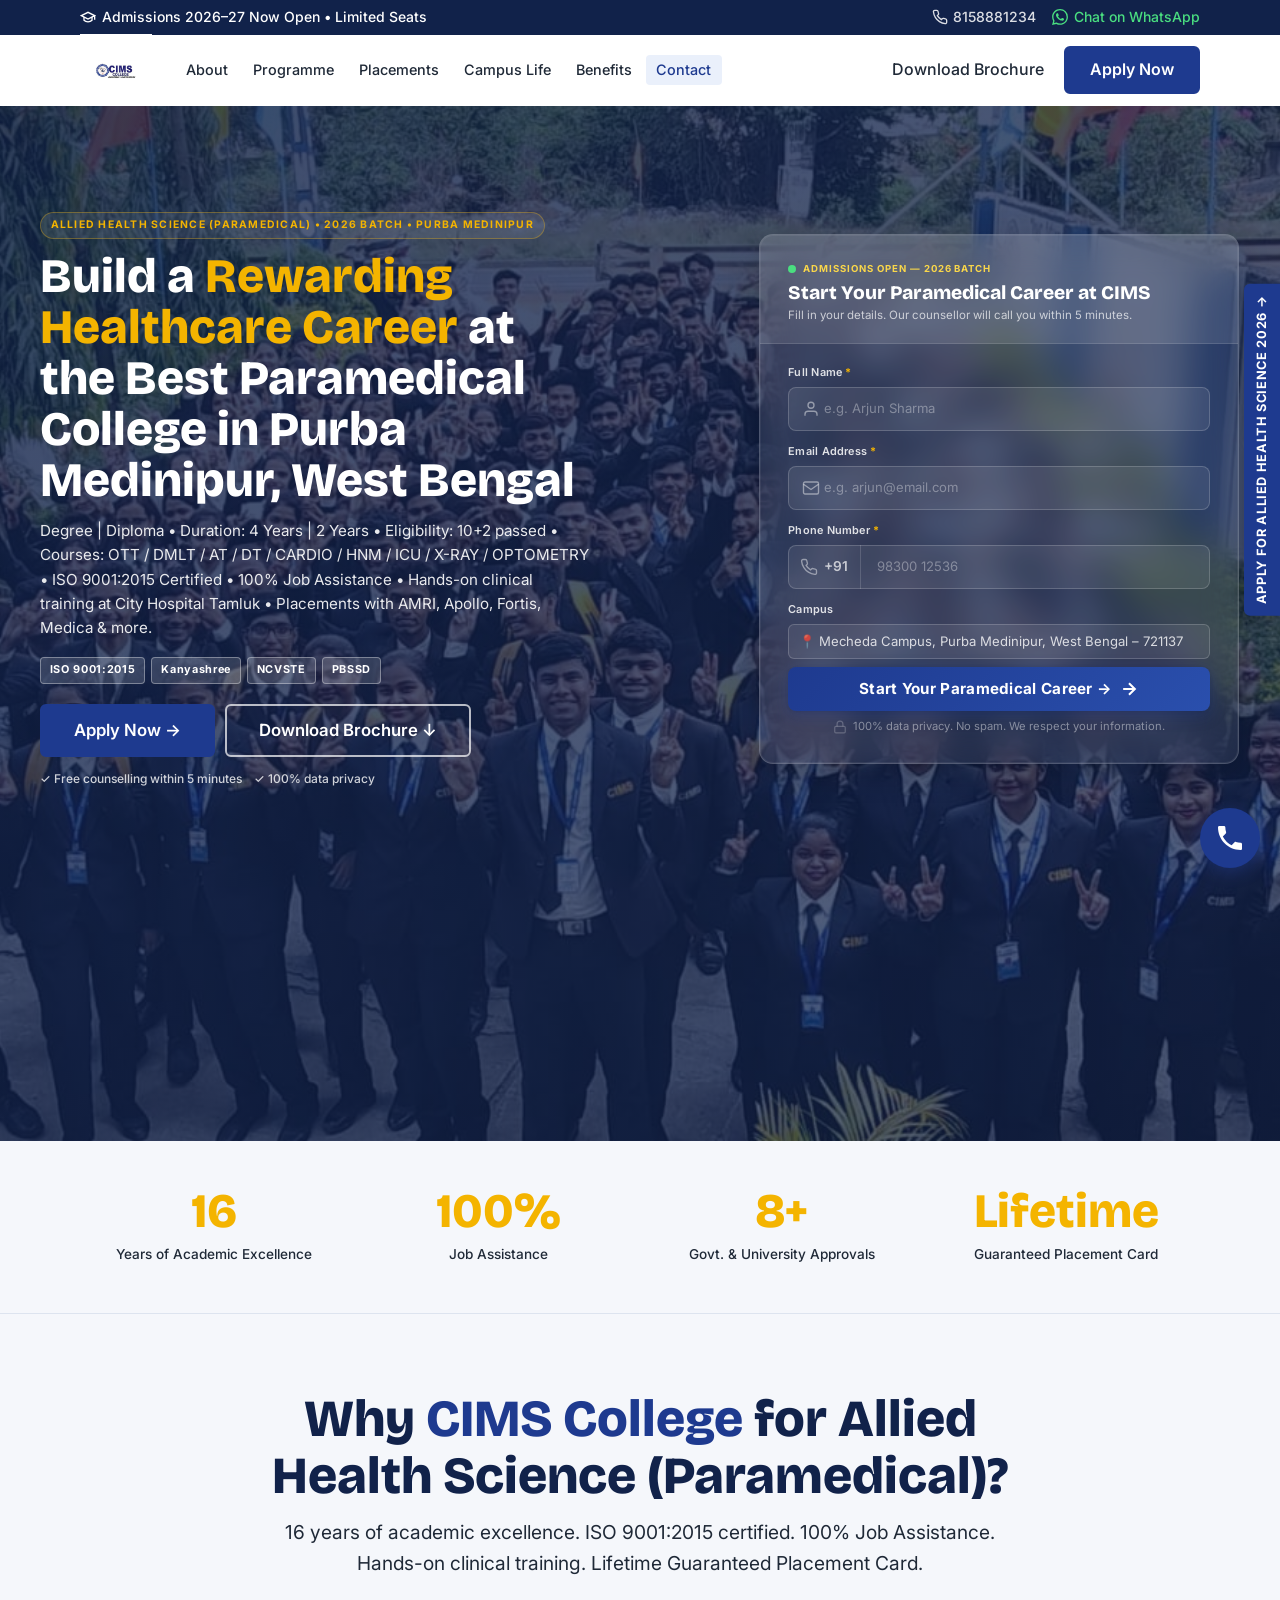
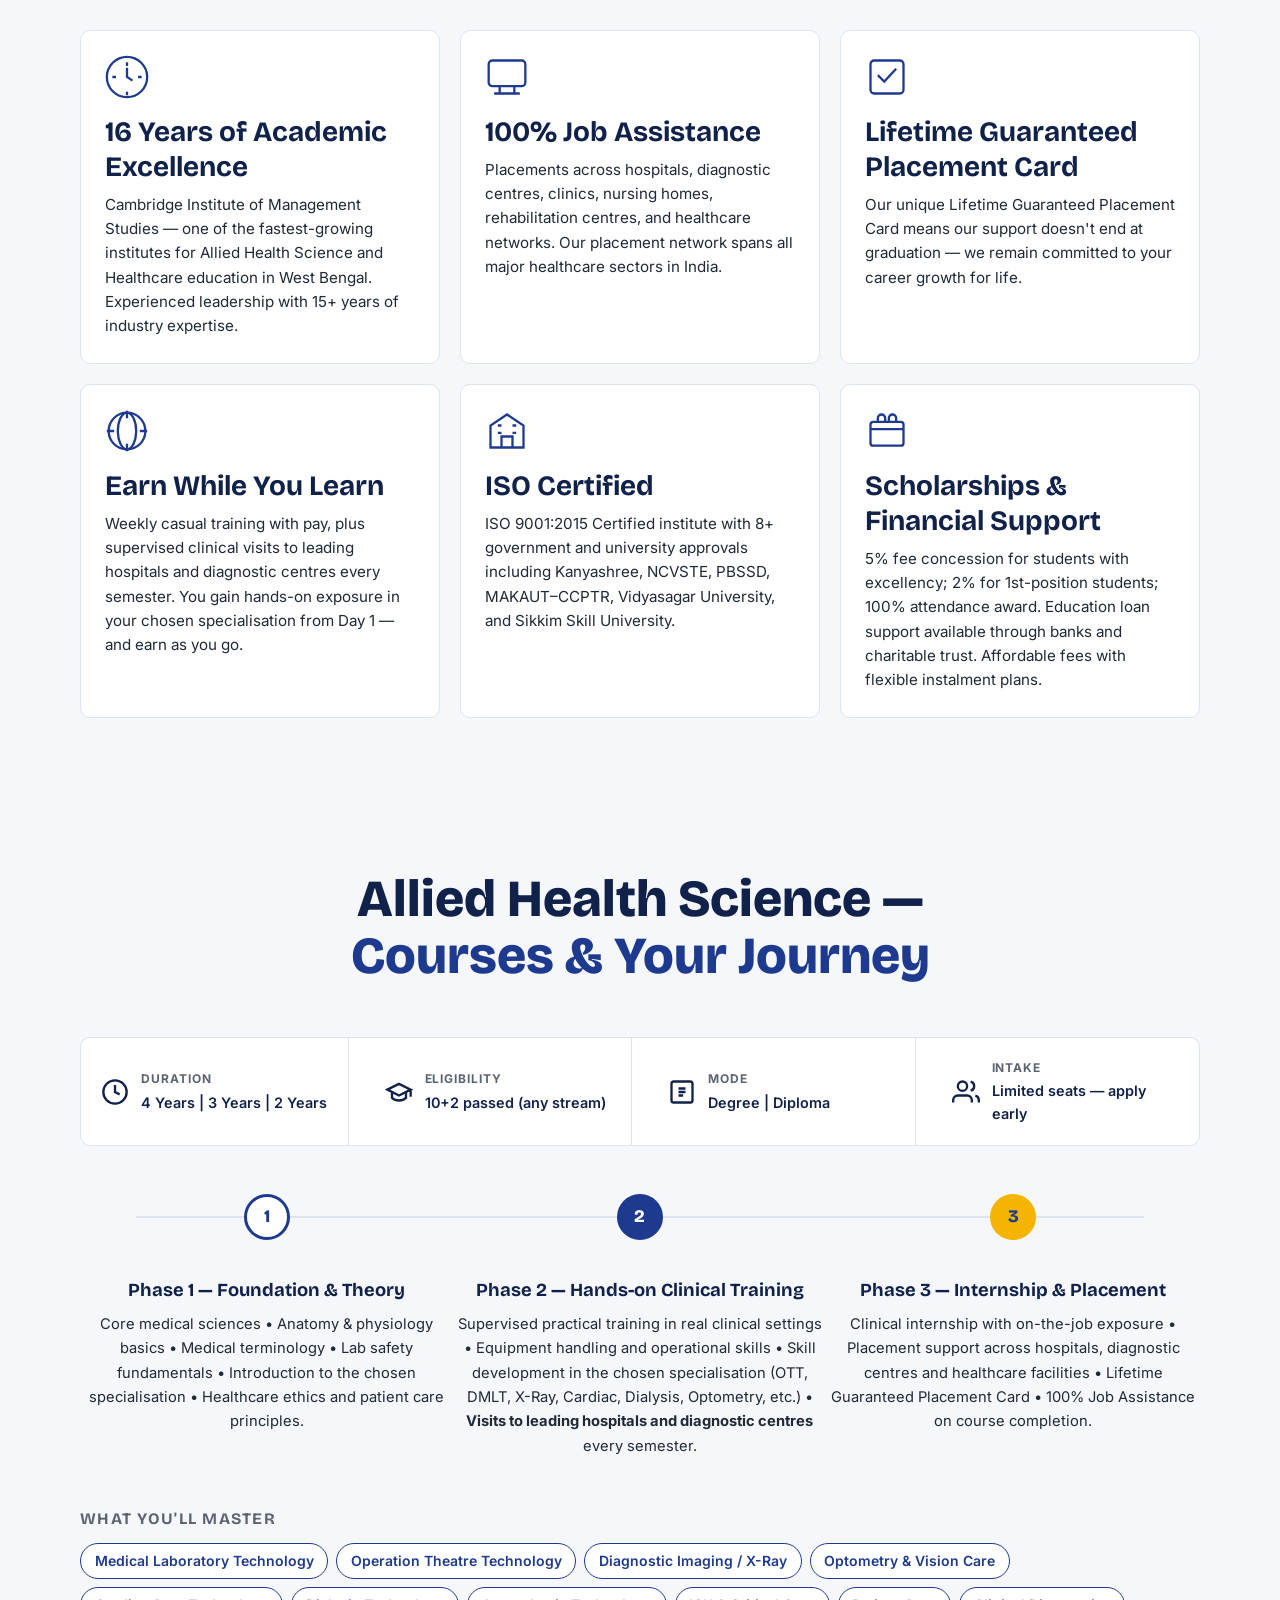
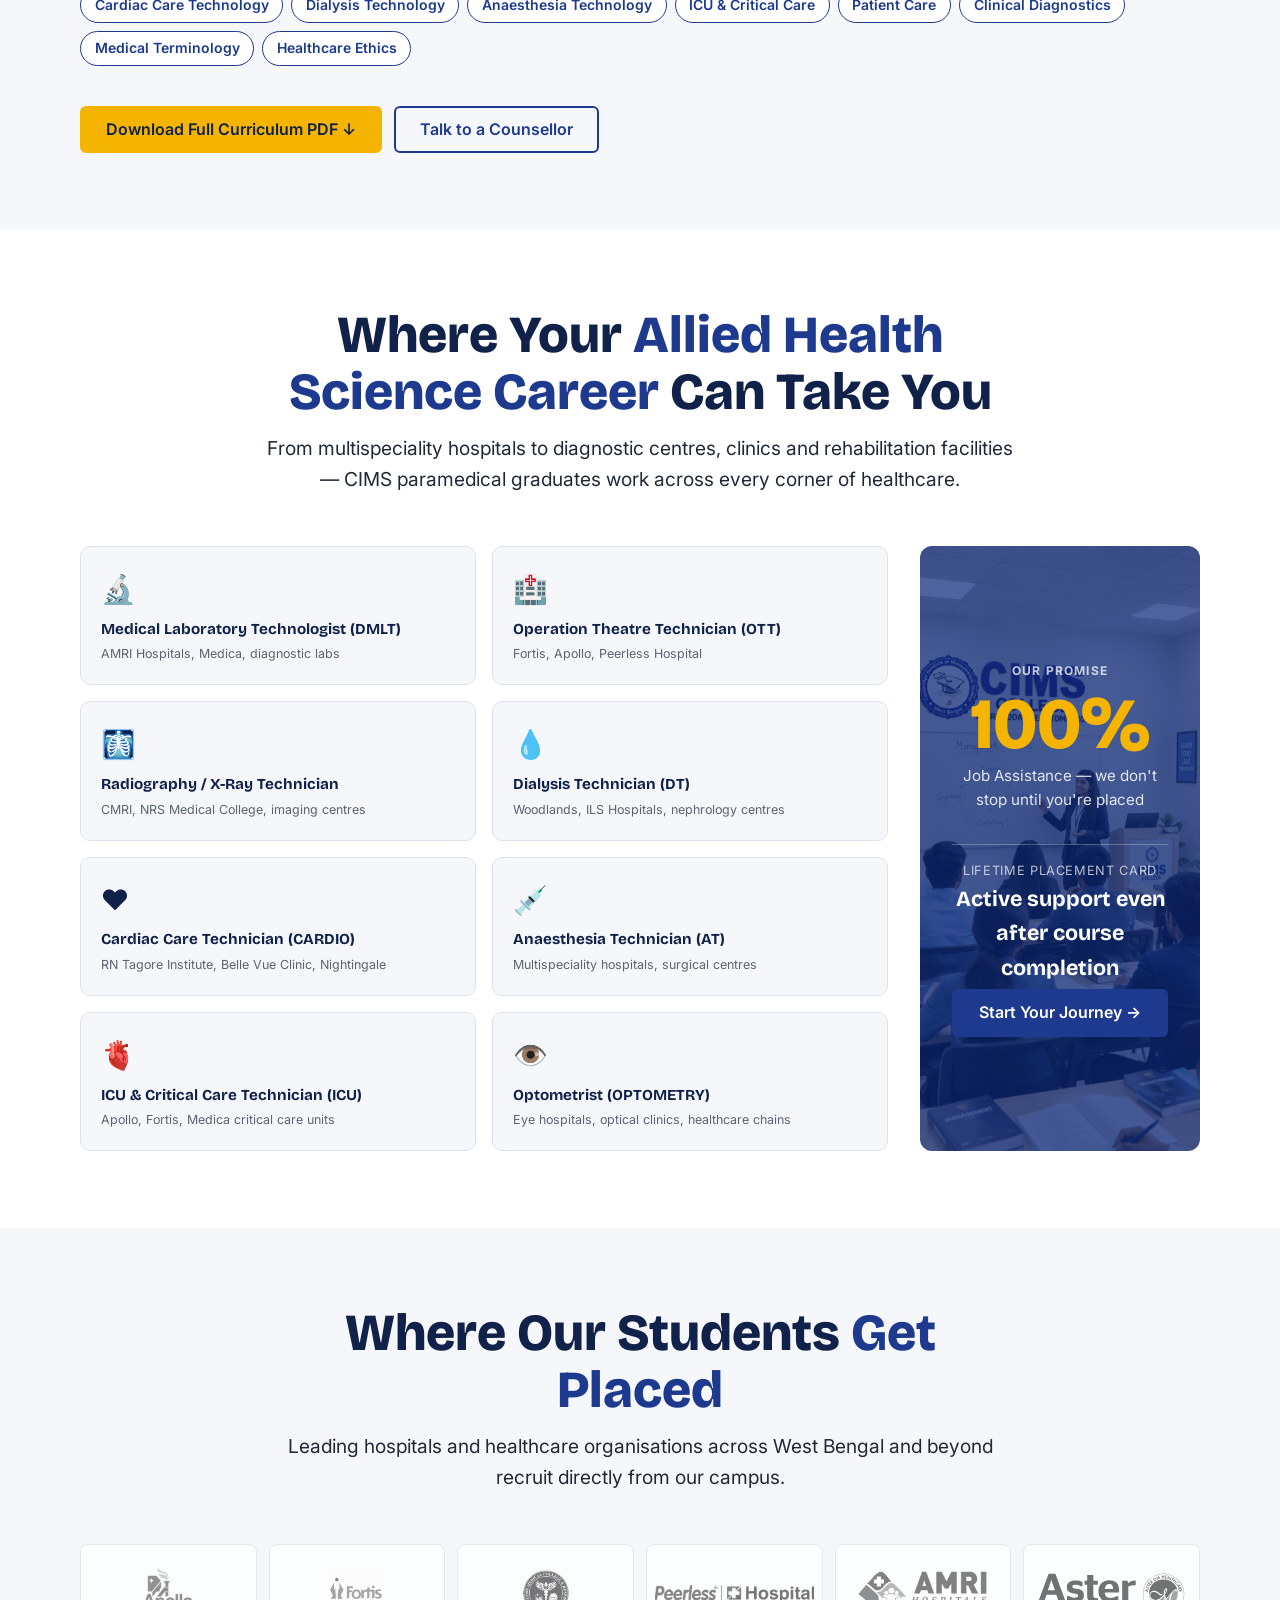
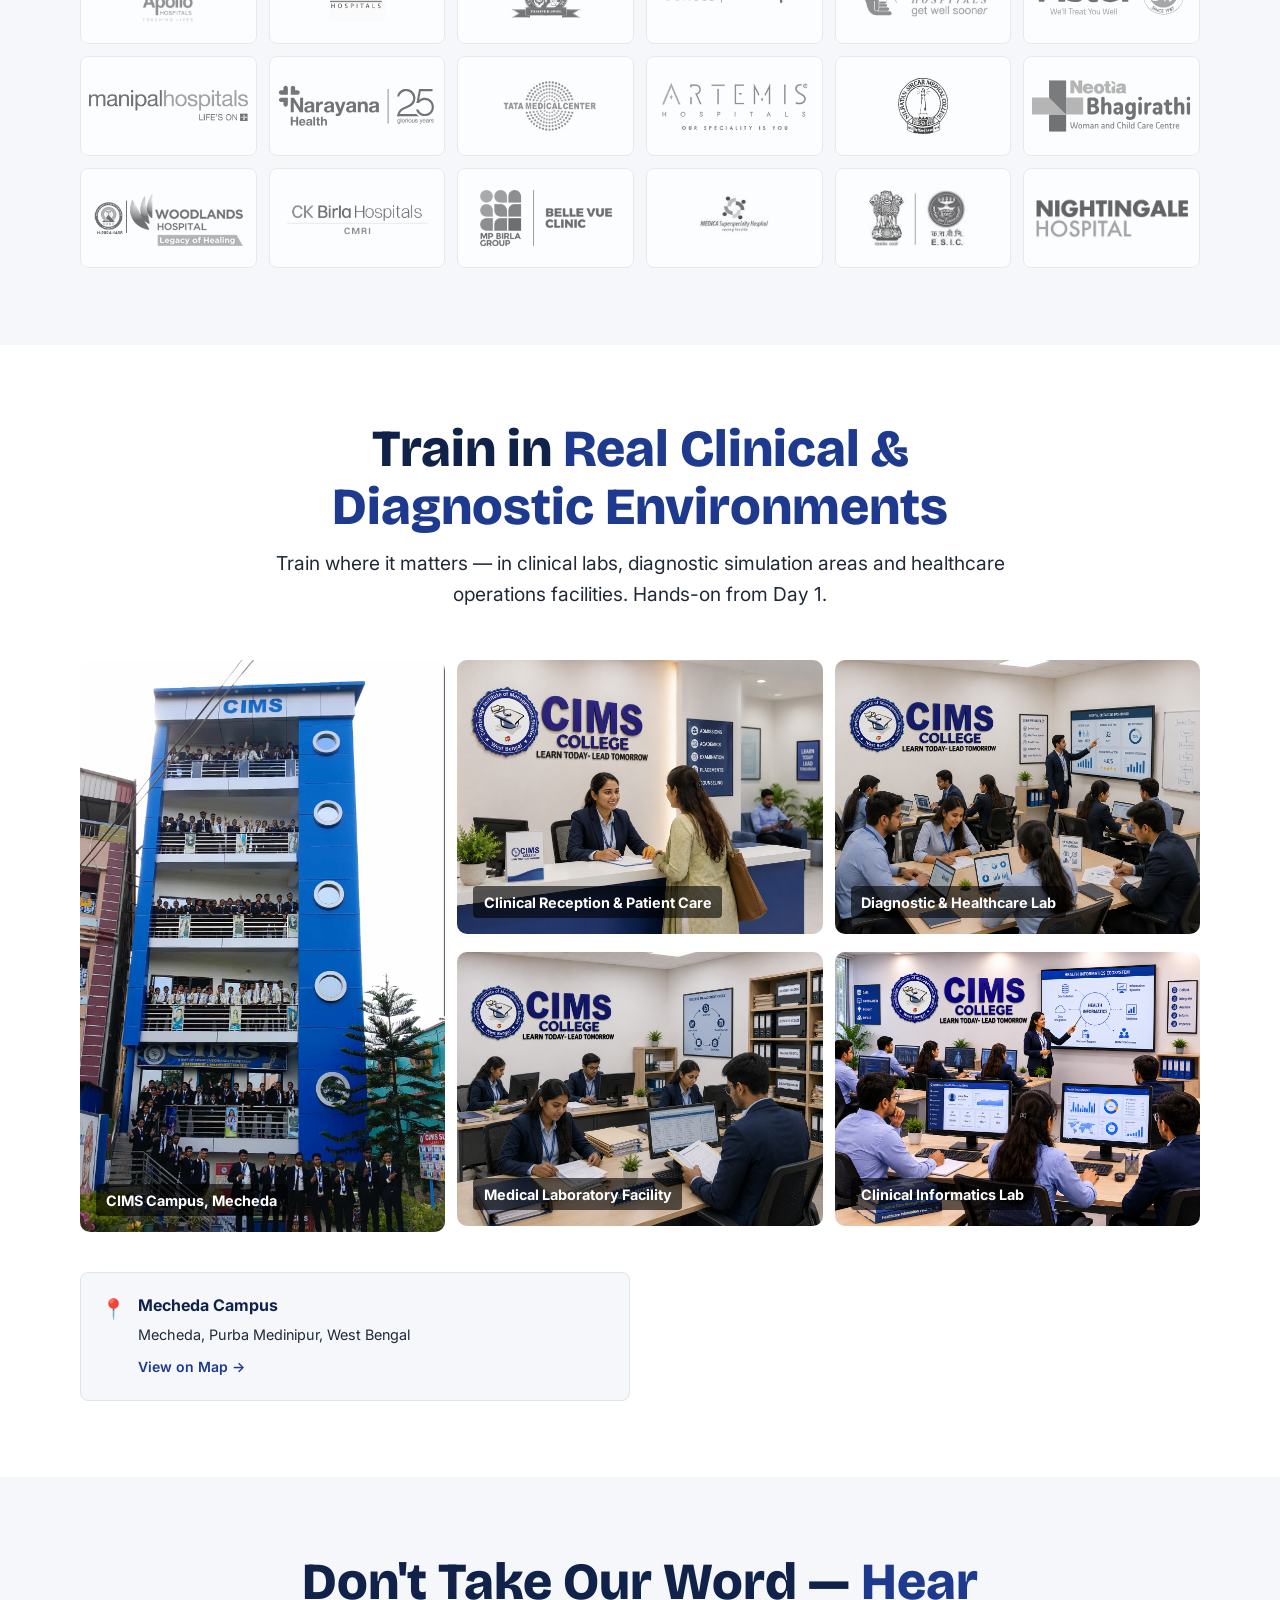
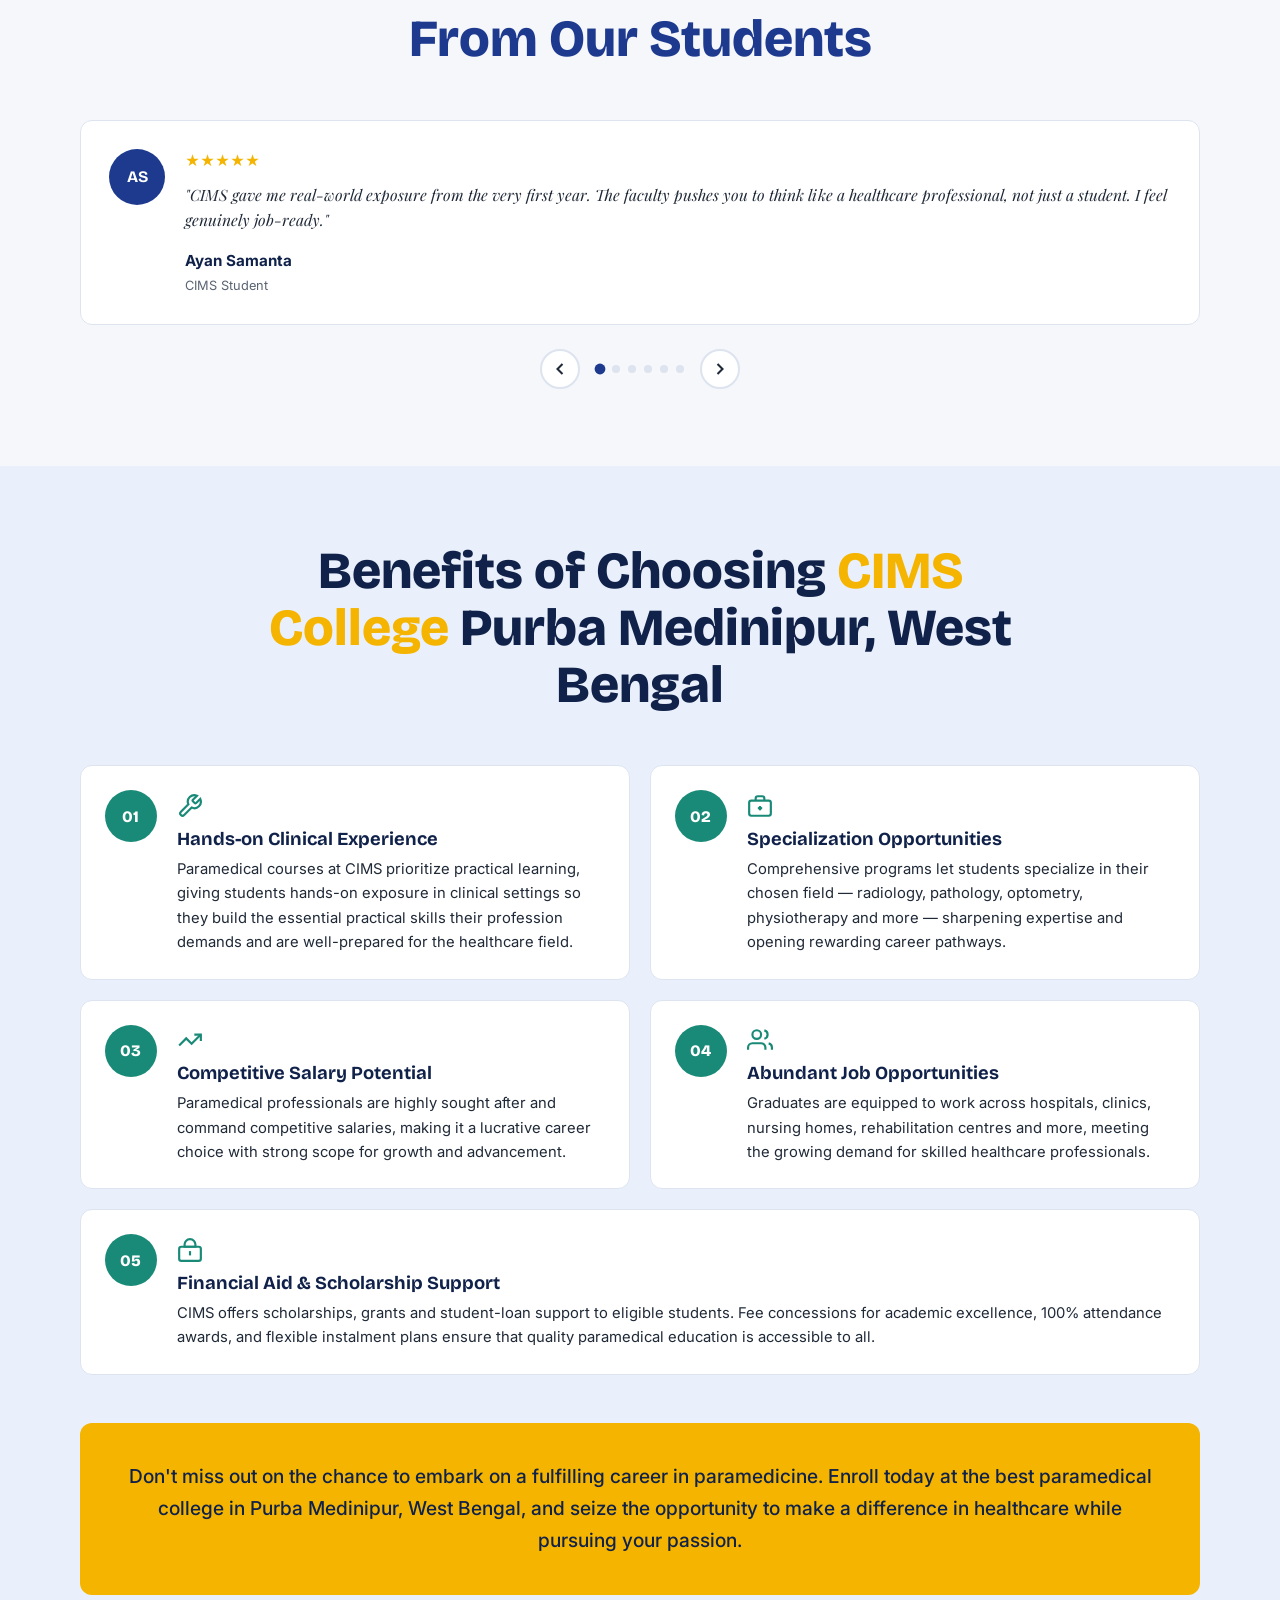
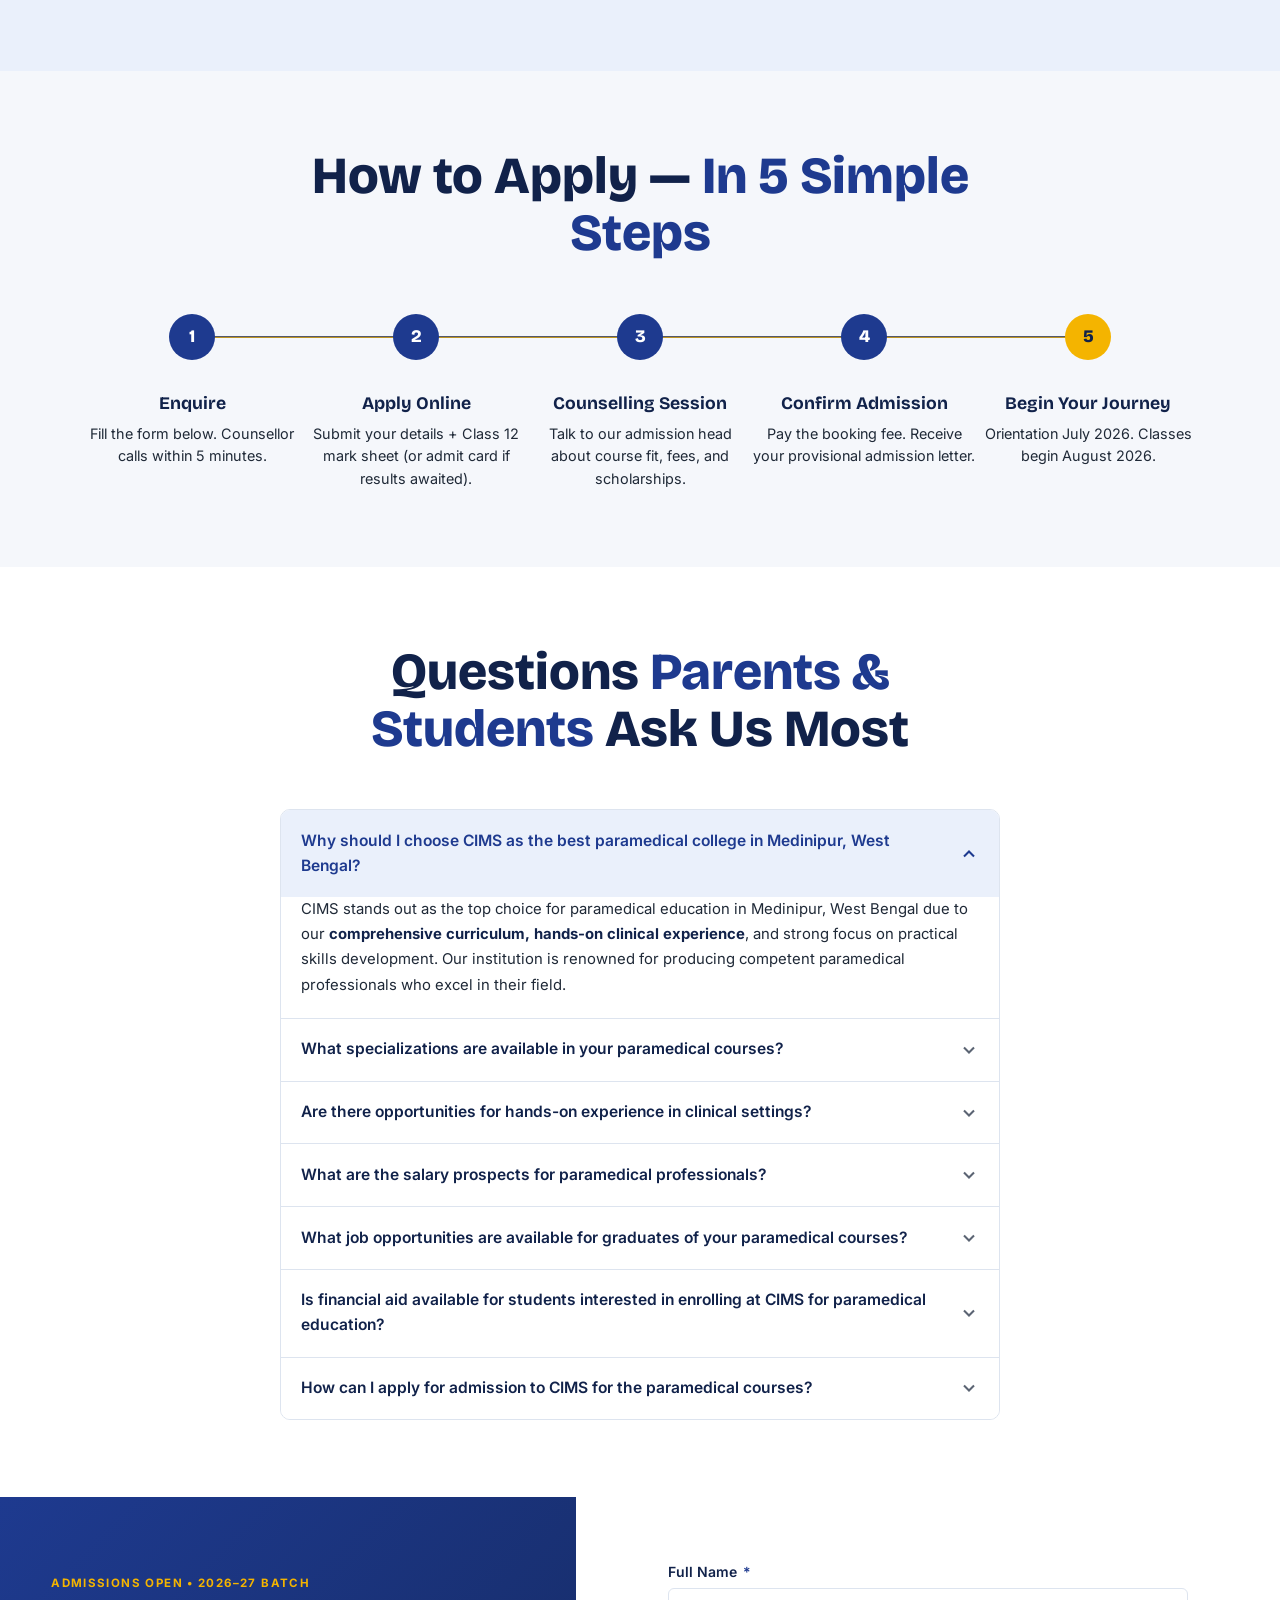
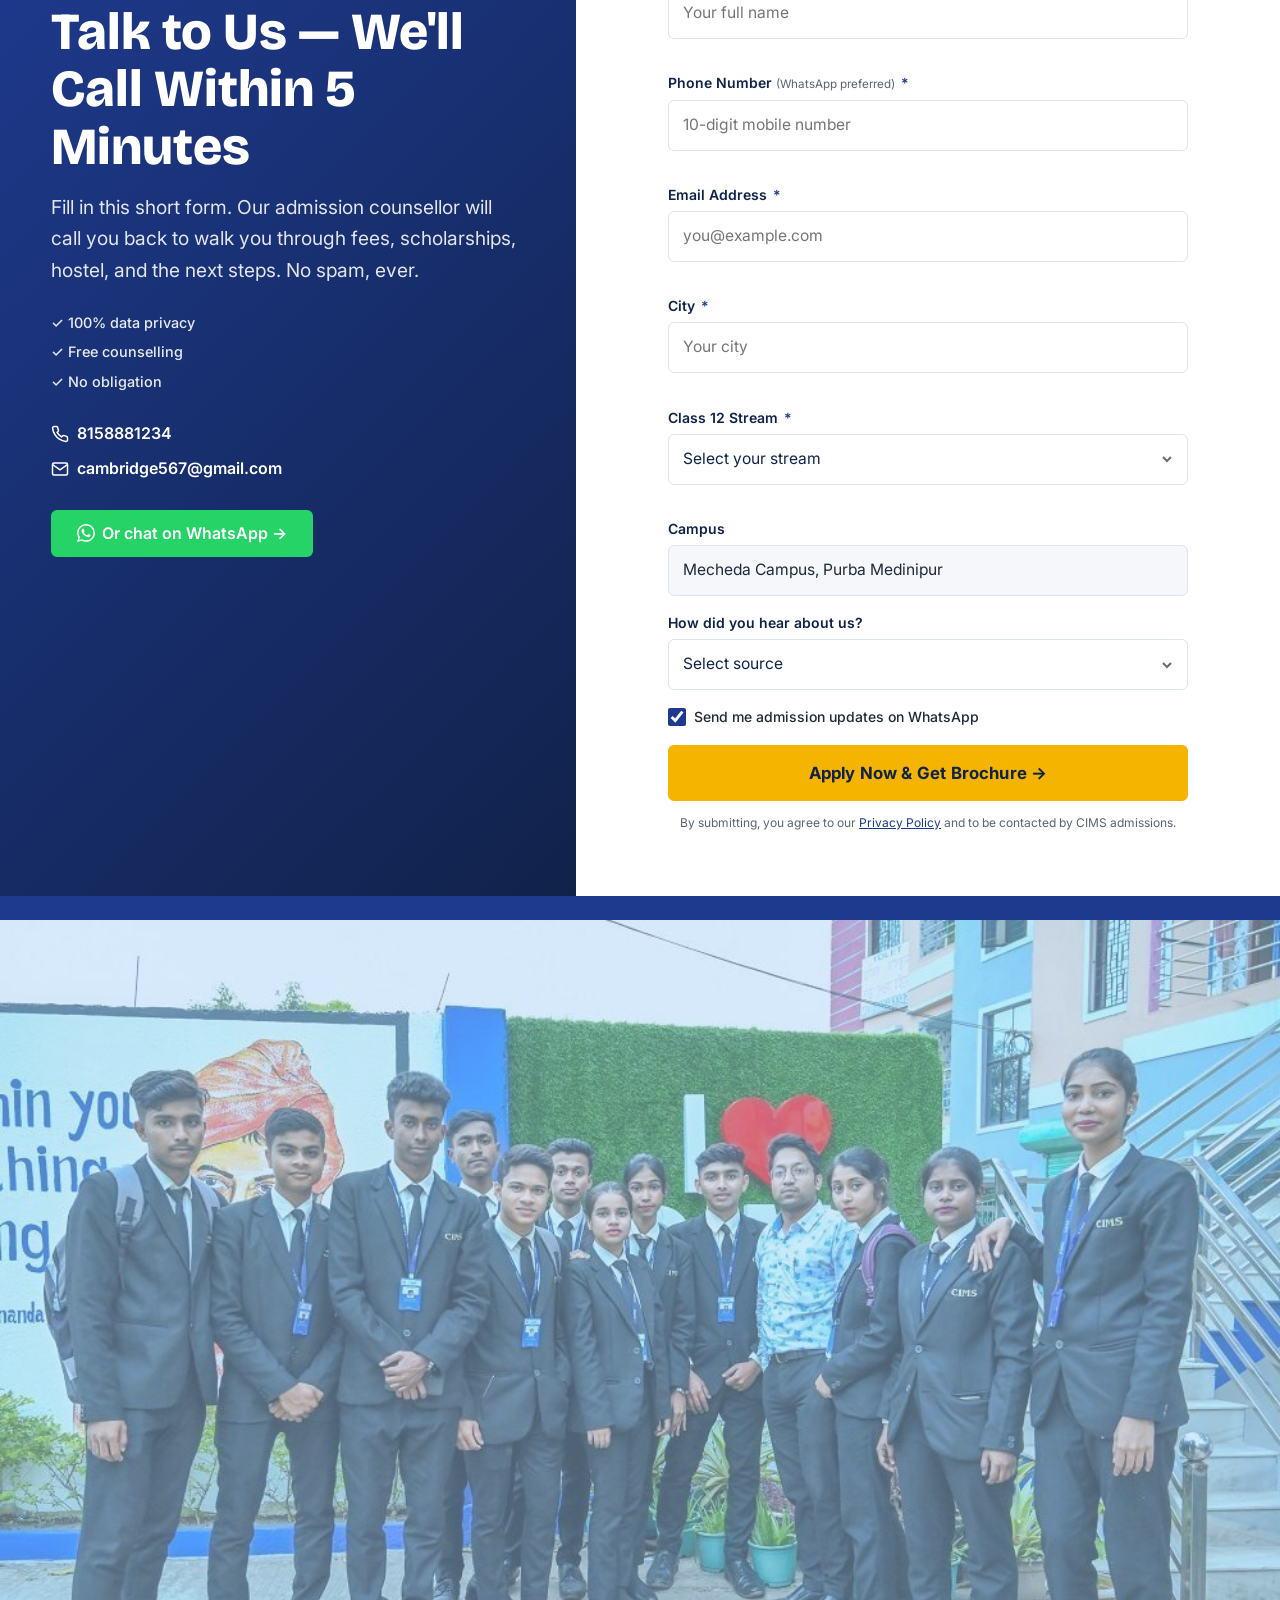
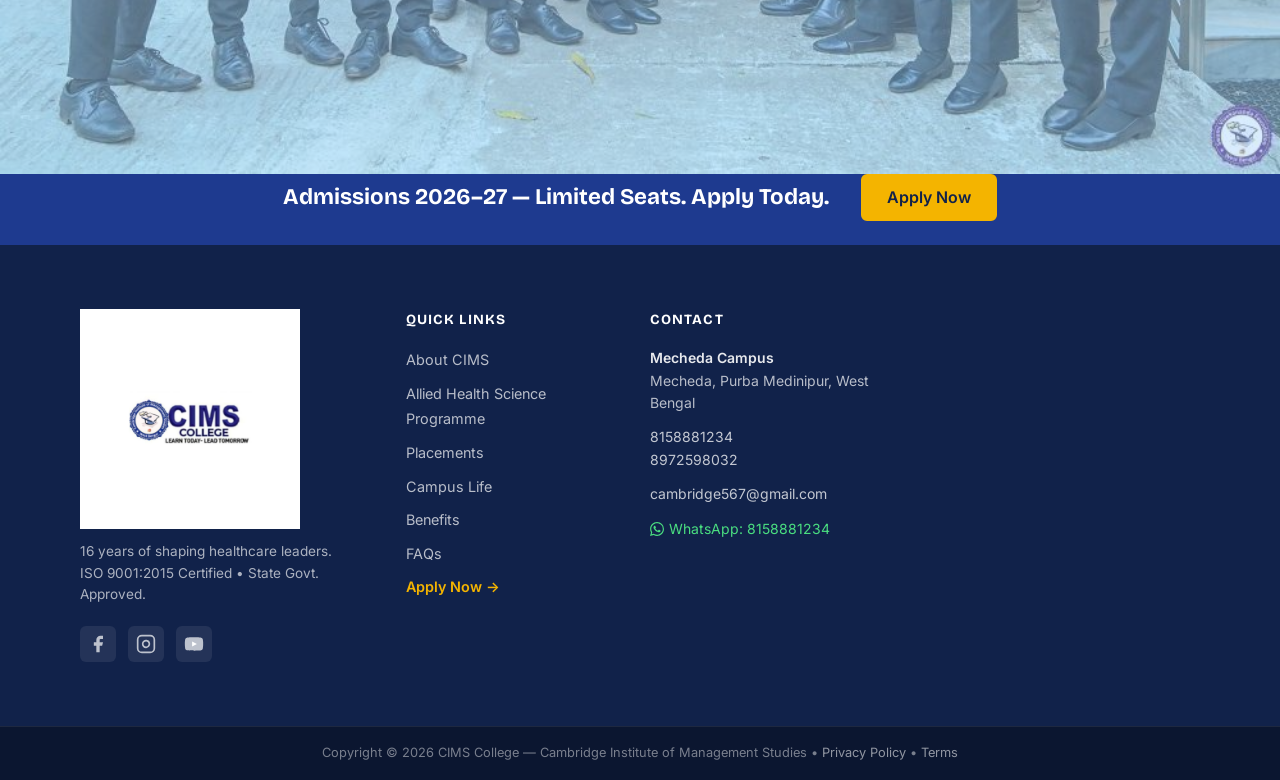
==== commit 4c728231: "U2" ====
--- a/index.html
+++ b/index.html
@@ -130,6 +130,58 @@
       </svg>
     </button>
     <div class="success-toast__progress" aria-hidden="true"></div>
+  </div>
+
+  <!-- Brochure Gate Modal -->
+  <div class="modal" id="brochure-modal" hidden role="dialog" aria-modal="true" aria-labelledby="brochure-modal-title">
+    <div class="modal__backdrop" id="brochure-modal-backdrop"></div>
+    <div class="modal__panel">
+      <button class="modal__close" id="brochure-modal-close" aria-label="Close brochure form">
+        <svg viewBox="0 0 24 24" fill="none" stroke="currentColor" stroke-width="2" width="18" height="18" aria-hidden="true">
+          <line x1="18" y1="6" x2="6" y2="18" />
+          <line x1="6" y1="6" x2="18" y2="18" />
+        </svg>
+      </button>
+      <div class="brochure-modal__icon" aria-hidden="true">📄</div>
+      <h2 class="modal__title" id="brochure-modal-title">Get Your Free Brochure</h2>
+      <p class="modal__sub">Enter your details and instantly download the CIMS Allied Health Science Prospectus 2026.</p>
+
+      <form id="brochure-form" class="modal__form" novalidate>
+        <input type="hidden" name="landing_course" value="Allied Health Science (Paramedical)">
+        <input type="hidden" name="campus" value="Mecheda Campus, Purba Medinipur">
+        <input type="hidden" name="form_location" value="Brochure Download Modal">
+
+        <div class="form-field">
+          <label class="form-label" for="brochure-name">Full Name <span class="form-label__req" aria-hidden="true">*</span></label>
+          <input class="form-input" type="text" id="brochure-name" name="name" required autocomplete="name" placeholder="Your full name">
+          <span class="form-error" id="brochure-error-name" role="alert" aria-live="polite"></span>
+        </div>
+
+        <div class="form-field">
+          <label class="form-label" for="brochure-phone">Phone Number <span class="form-label__req" aria-hidden="true">*</span></label>
+          <input class="form-input" type="tel" id="brochure-phone" name="phone" required autocomplete="tel" placeholder="10-digit mobile number" inputmode="numeric" maxlength="10">
+          <span class="form-error" id="brochure-error-phone" role="alert" aria-live="polite"></span>
+        </div>
+
+        <div class="form-field">
+          <label class="form-label" for="brochure-email">Email Address <span class="form-label__req" aria-hidden="true">*</span></label>
+          <input class="form-input" type="email" id="brochure-email" name="email" required autocomplete="email" placeholder="you@example.com">
+          <span class="form-error" id="brochure-error-email" role="alert" aria-live="polite"></span>
+        </div>
+
+        <button type="submit" class="btn btn--gold btn--full" id="brochure-submit-btn">
+          Download Brochure →
+        </button>
+
+        <p class="brochure-modal__privacy">
+          <svg viewBox="0 0 24 24" fill="none" stroke="currentColor" stroke-width="2" width="14" height="14" aria-hidden="true">
+            <rect x="3" y="11" width="18" height="11" rx="2" ry="2" />
+            <path d="M7 11V7a5 5 0 0110 0v4" />
+          </svg>
+          100% data privacy. No spam. We respect your information.
+        </p>
+      </form>
+    </div>
   </div>
 
   <!-- ===== SECTION 1: Top Utility Bar ===== -->
@@ -185,8 +237,7 @@
         </ul>
       </nav>
       <div class="site-header__actions">
-        <a href="assets/campus/Prospectus%20CIMS%202026.pdf" download="CIMS-Allied-Health-Science-Prospectus-2026.pdf"
-          class="btn btn--text">Download Brochure</a>
+        <button class="btn btn--text" data-brochure-trigger>Download Brochure</button>
         <a href="#apply" class="btn btn--primary" data-track="apply_cta_click" data-cta-location="header">Apply Now</a>
       </div>
       <button class="hamburger" id="hamburger" aria-expanded="false" aria-controls="mobile-drawer"
@@ -220,8 +271,7 @@
         </ul>
       </nav>
       <div class="mobile-drawer__ctas">
-        <a href="assets/campus/Prospectus%20CIMS%202026.pdf" download="CIMS-Allied-Health-Science-Prospectus-2026.pdf"
-          class="btn btn--gold btn--full">Download Brochure</a>
+        <button class="btn btn--gold btn--full" data-brochure-trigger>Download Brochure</button>
         <a href="#apply" class="btn btn--primary btn--full" data-track="apply_cta_click"
           data-cta-location="mobile-drawer">Apply Now — 2026 Batch</a>
       </div>
@@ -281,10 +331,9 @@
               data-cta-location="hero-primary">
               Apply Now →
             </a>
-            <a href="assets/campus/Prospectus%20CIMS%202026.pdf" download="CIMS-Allied-Health-Science-Prospectus-2026.pdf"
-              class="btn btn--outline-white btn--large">
+            <button class="btn btn--outline-white btn--large" data-brochure-trigger>
               Download Brochure ↓
-            </a>
+            </button>
           </div>
           <p class="hero__trust-micro">
             <span>&#10003; Free counselling within 5 minutes</span>
@@ -304,10 +353,12 @@
                 <p class="hero-form__subtitle">Fill in your details. Our counsellor will call you within 5 minutes.</p>
               </div>
 
-              <form class="hero-form__body" id="hero-enquiry-form" method="POST" action="#" data-cims-lead novalidate>
+              <form class="hero-form__body" id="hero-enquiry-form" method="POST" data-cims-lead novalidate>
                 <input type="hidden" name="landing_course" value="Allied Health Science (Paramedical)">
                 <input type="hidden" name="campus" value="Mecheda Campus, Purba Medinipur">
                 <input type="hidden" name="form_location" value="Hero Form">
+                <input type="hidden" name="page_url" value="https://cimsgroup.org/allied-health-science/">
+                <input type="text" name="_honey" tabindex="-1" autocomplete="off" aria-hidden="true" style="display:none!important">
                 <!-- Full Name -->
                 <div class="hero-form__group" id="field-fullname">
                   <label for="hf-fullname" class="hero-form__label">Full Name <span
@@ -535,7 +586,7 @@
             </span>
             <div>
               <strong>Duration</strong>
-              <span>4 Years | 2 Years</span>
+              <span>4 Years | 3 Years | 2 Years</span>
             </div>
           </div>
           <div class="programme-info-item">
@@ -640,8 +691,7 @@
         </div>
 
         <div class="programme-ctas">
-          <a href="assets/campus/Prospectus%20CIMS%202026.pdf" download="CIMS-Allied-Health-Science-Prospectus-2026.pdf"
-            class="btn btn--gold">Download Full Curriculum PDF ↓</a>
+          <button class="btn btn--gold" data-brochure-trigger>Download Full Curriculum PDF ↓</button>
           <a href="#apply" class="btn btn--outline-red" data-track="apply_cta_click"
             data-cta-location="programme-section">Talk to a Counsellor</a>
         </div>
@@ -1343,15 +1393,16 @@
 
         <div class="apply-right">
           <div class="apply-form-wrap" id="apply-form-wrap">
-            <form class="apply-form" id="apply-form" method="POST" action="#" data-cims-lead data-download-brochure
+            <form class="apply-form" id="apply-form" method="POST" data-cims-lead data-download-brochure
               novalidate aria-label="Allied Health Science (Paramedical) admission enquiry form">
               <input type="hidden" name="landing_course" value="Allied Health Science (Paramedical)">
               <input type="hidden" name="form_location" value="Main Enquiry Form">
+              <input type="hidden" name="page_url" value="https://cimsgroup.org/allied-health-science/">
 
               <!-- Honeypot — hidden from humans, catches bots -->
-              <div class="apply-form__honeypot" aria-hidden="true">
-                <label for="hp-website">Website</label>
-                <input type="text" id="hp-website" name="website" tabindex="-1" autocomplete="off">
+              <div class="apply-form__honeypot" aria-hidden="true" style="display:none!important">
+                <label for="hp-honey">Website</label>
+                <input type="text" id="hp-honey" name="_honey" tabindex="-1" autocomplete="off" aria-hidden="true" style="display:none!important">
               </div>
 
               <div id="form-error-message" class="form-error-banner" role="alert" aria-live="assertive" hidden></div>
@@ -1424,7 +1475,7 @@
               </div>
 
               <label class="form-checkbox-label">
-                <input type="checkbox" id="field-whatsapp-optin" name="whatsapp_optin" value="Yes" checked>
+                <input type="checkbox" id="field-whatsapp-optin" name="wa_optin" value="Yes" checked>
                 <span>Send me admission updates on WhatsApp</span>
               </label>
 
--- a/styles.css
+++ b/styles.css
@@ -3630,6 +3630,21 @@
   display: block;
 }
 
+.brochure-modal__icon {
+  font-size: 2.25rem;
+  display: block;
+  margin-bottom: 0.75rem;
+}
+
+.brochure-modal__privacy {
+  display: flex;
+  align-items: center;
+  gap: 0.4rem;
+  font-size: 0.8rem;
+  color: var(--sbihm-mute);
+  margin-top: 0.75rem;
+}
+
 /* ─── 26. Scroll-to-top ───────────────────────────────────────────────────── */
 
 .scroll-to-top {
